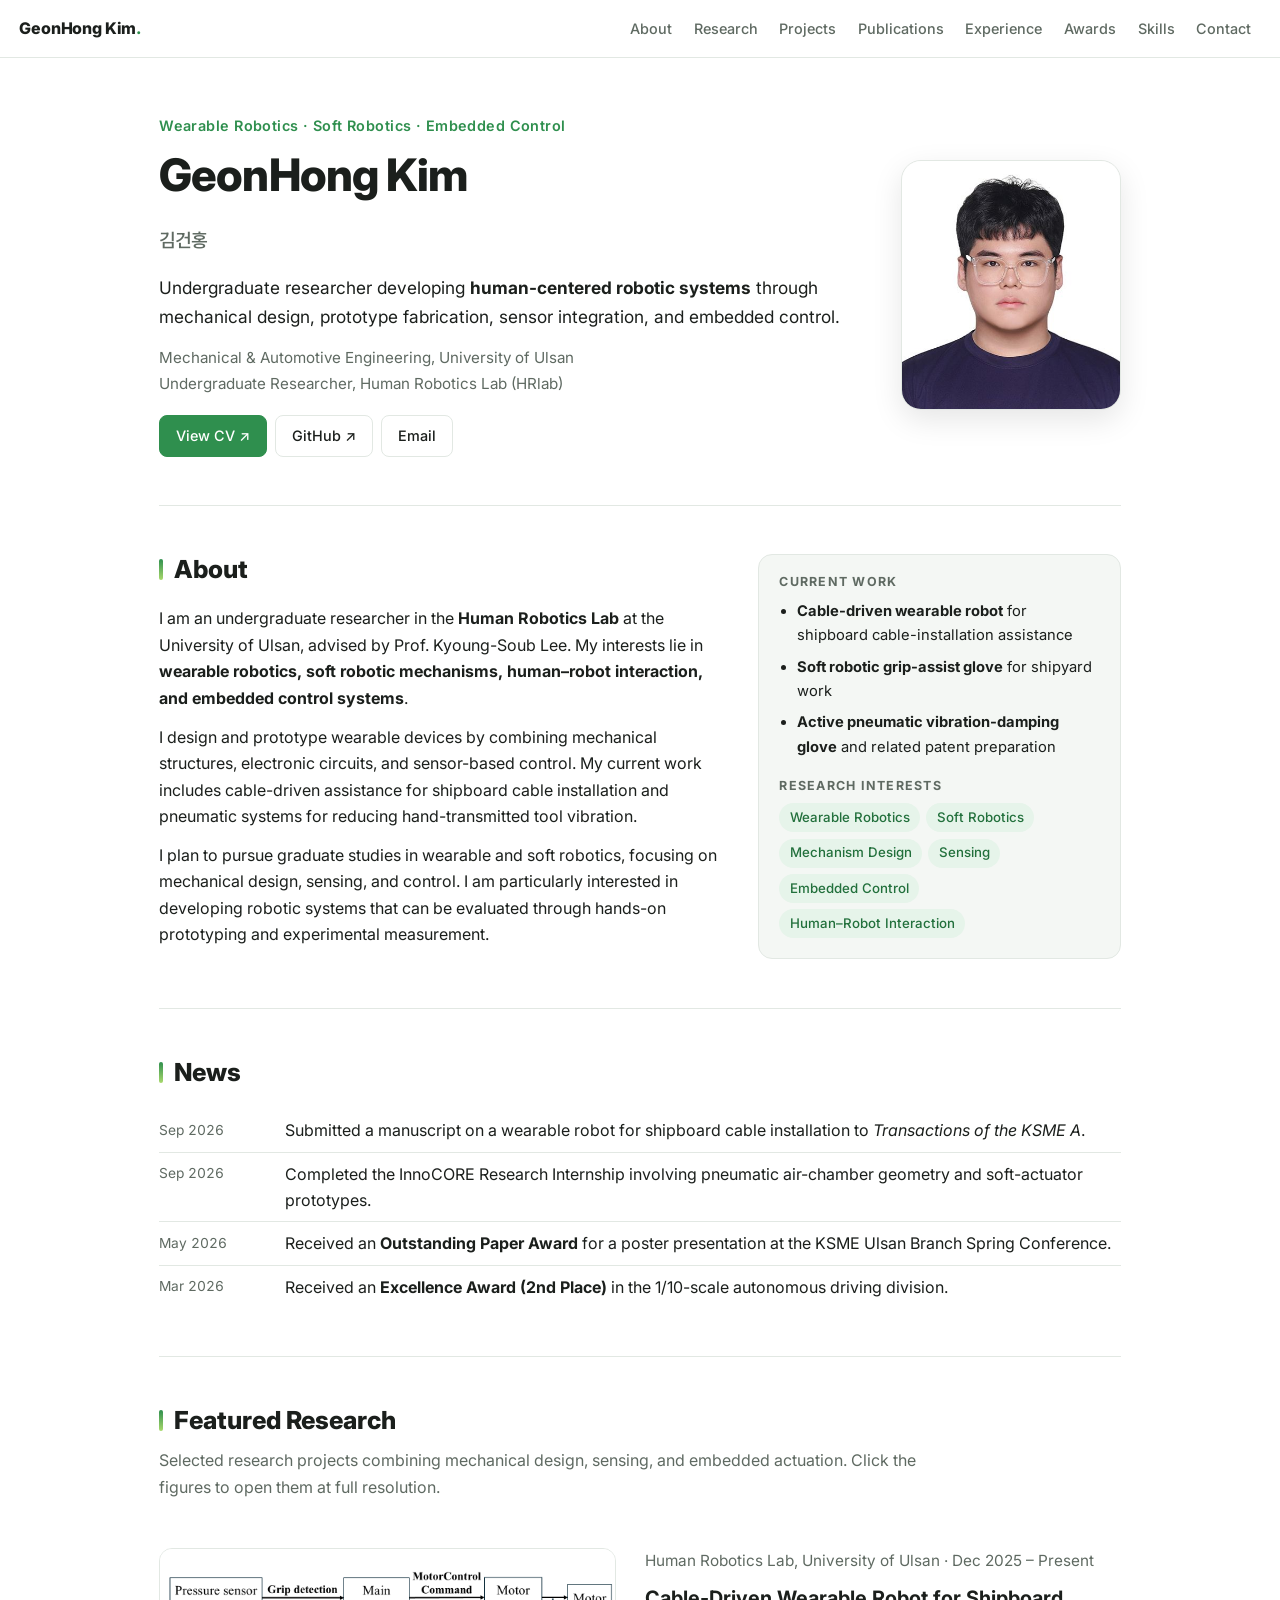
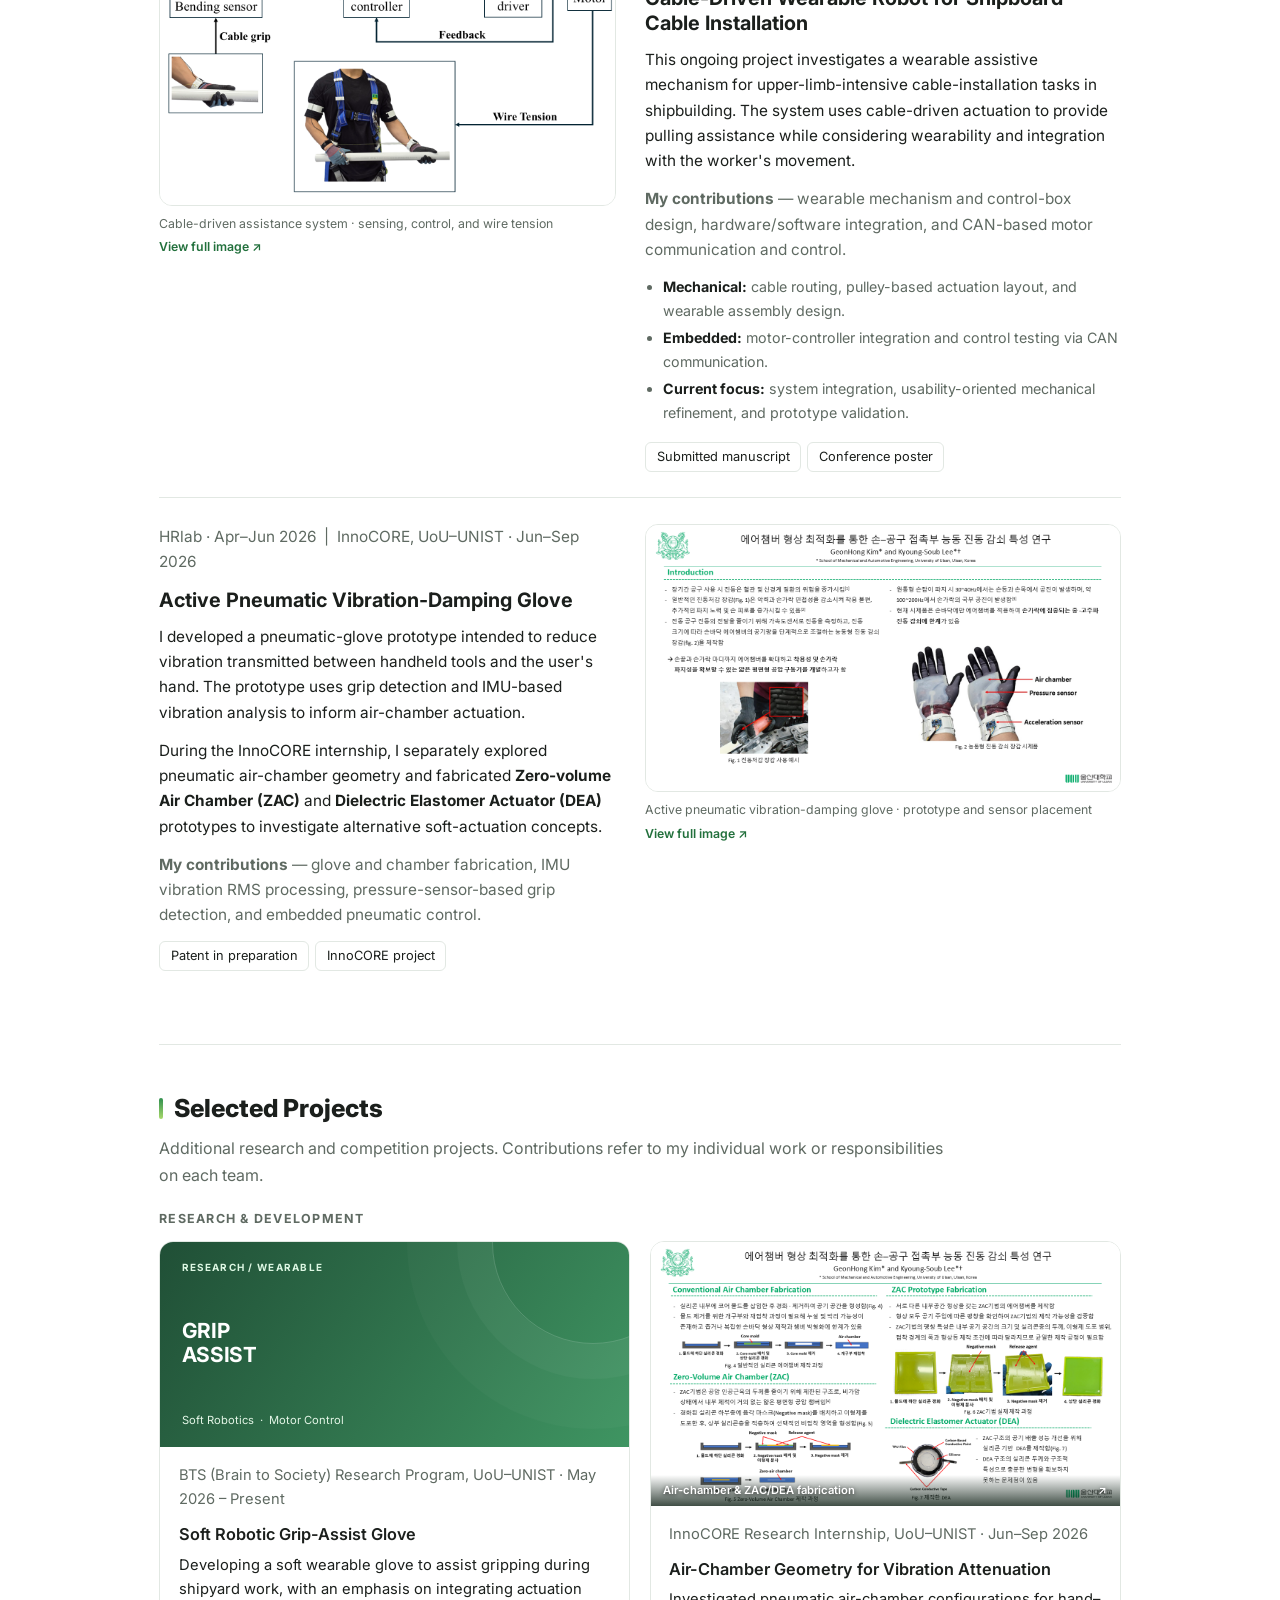
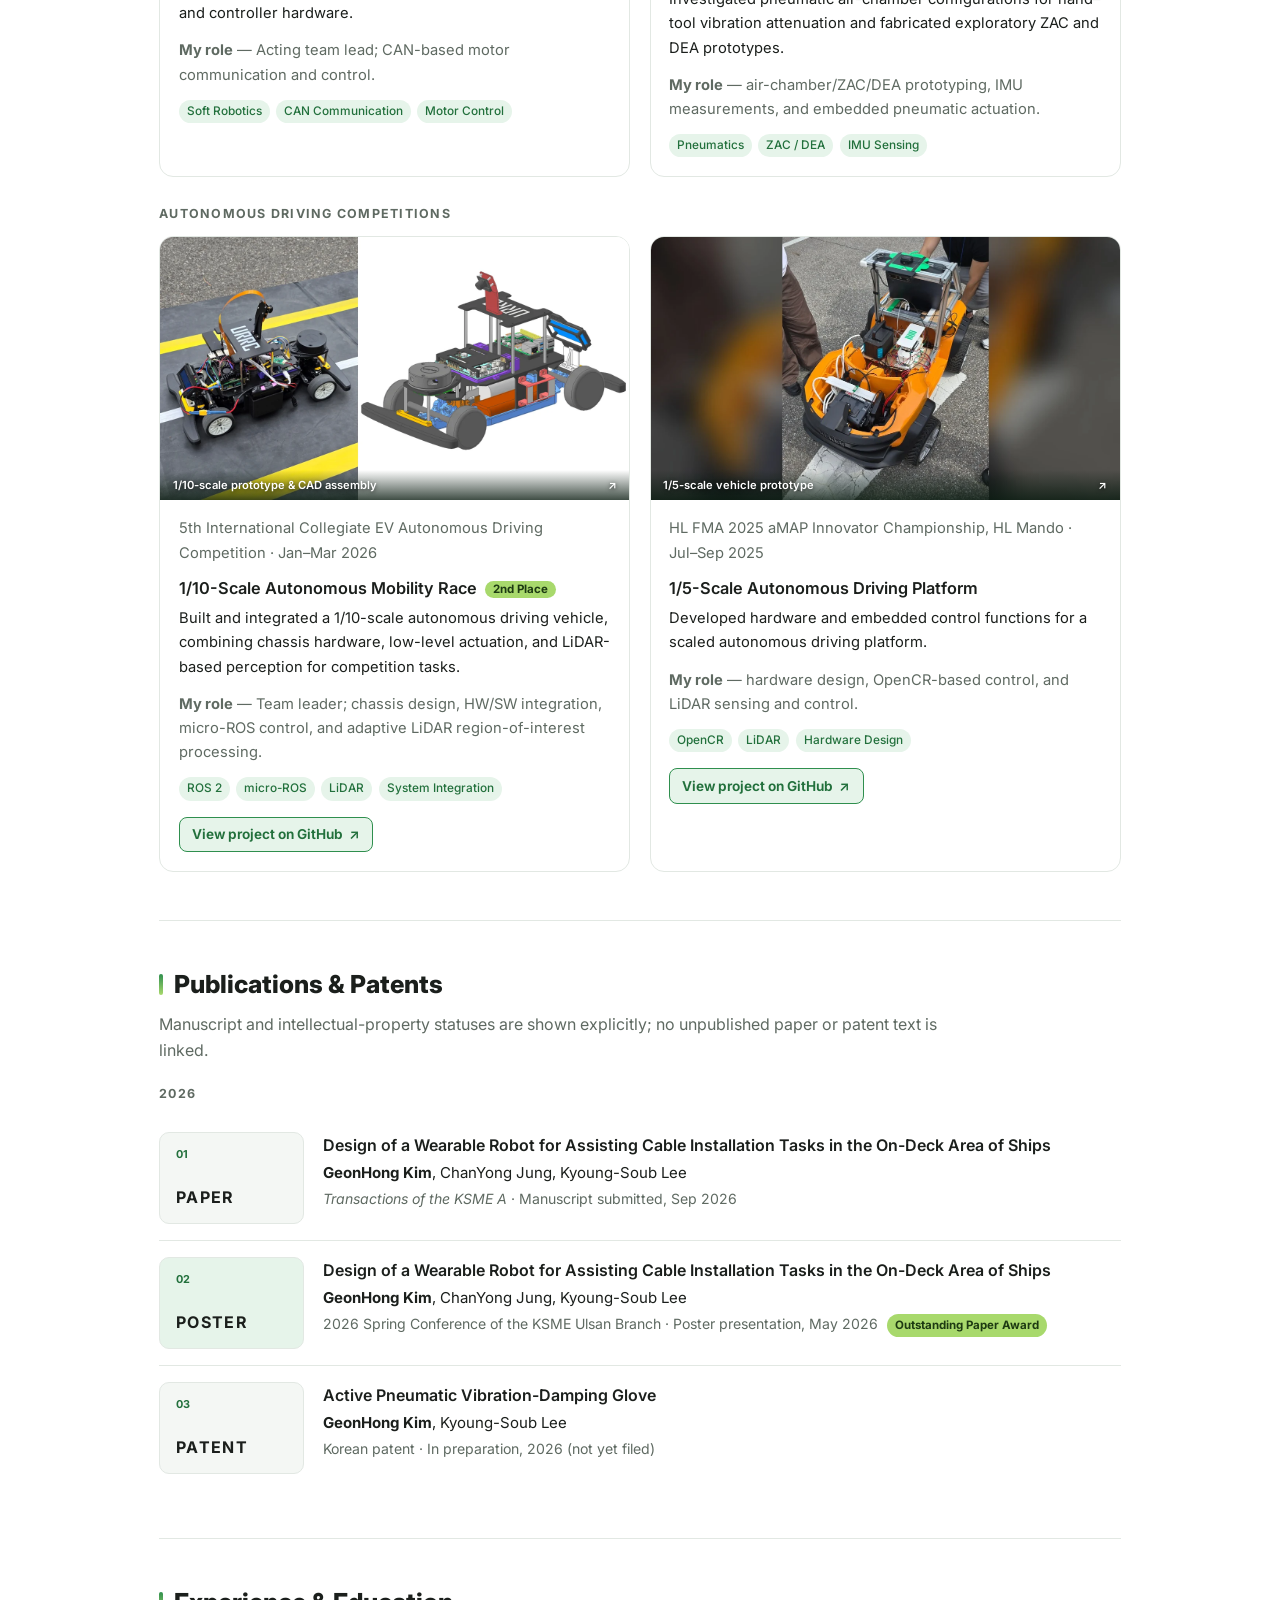
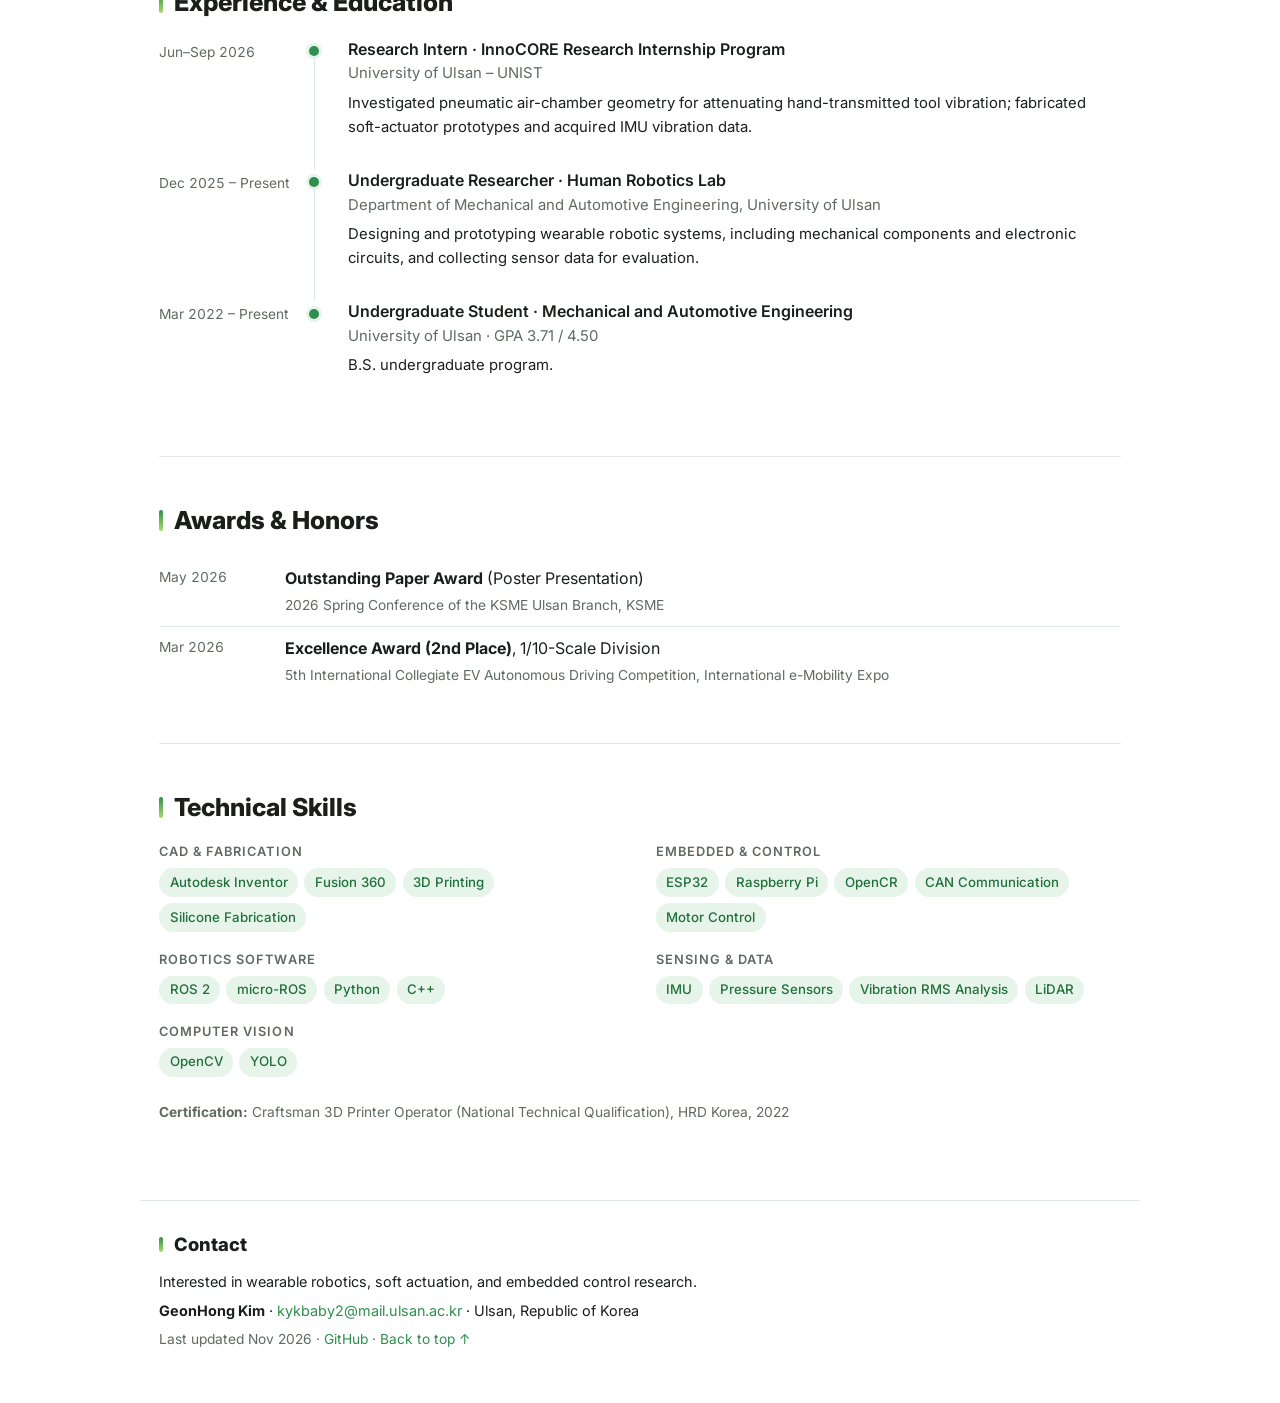
==== index.html @ 42e21122 "Add files via upload" ====
<!DOCTYPE html>
<html lang="en">
<head>
  <meta charset="UTF-8">
  <meta name="viewport" content="width=device-width, initial-scale=1.0">
  <meta name="description" content="GeonHong Kim is an undergraduate researcher at the University of Ulsan working on wearable robotics, soft robotics, mechanical design, sensing, and embedded control.">
  <meta name="theme-color" content="#2f8f4e">
  <meta property="og:type" content="website">
  <meta property="og:title" content="GeonHong Kim | Undergraduate Researcher">
  <meta property="og:description" content="Wearable robotics, soft actuation, sensing, and embedded control — selected research and projects.">
  <title>GeonHong Kim | Wearable &amp; Soft Robotics</title>
  <link rel="preconnect" href="https://fonts.googleapis.com">
  <link rel="preconnect" href="https://fonts.gstatic.com" crossorigin>
  <link href="https://fonts.googleapis.com/css2?family=Inter:wght@400;500;600;700;800&family=Noto+Sans+KR:wght@400;500;700&display=swap" rel="stylesheet">
  <style>
/* ============================================================
   GeonHong Kim — personal site
   색상/폰트는 :root 변수만 바꾸면 전체에 반영됩니다.
   ============================================================ */
:root {
  --bg: #ffffff;
  --bg-soft: #f4f7f4;
  --text: #1b1f1c;
  --muted: #5f6a62;
  --line: #e2e8e3;
  --accent: #2f8f4e;        /* 포인트 녹색 */
  --accent-dark: #22703c;
  --accent-soft: #e6f4ea;
  --lime: #a8d96c;          /* 연두 포인트 (배지·강조선) */
  --ph-bg: #f6f8f6;         /* 이미지 placeholder 배경 */
  --ph-line: #cfd8d1;
  --max: 900px;
  --font: "Inter", "Noto Sans KR", -apple-system, BlinkMacSystemFont, "Segoe UI", sans-serif;
}
@media (prefers-color-scheme: dark) {
  :root {
    --bg: #0f1411; --bg-soft: #161c18; --text: #e7ece8; --muted: #9aa69e;
    --line: #27312a; --accent: #6fcf8e; --accent-dark: #8fdca6; --accent-soft: #16301f;
    --lime: #b7e07f; --ph-bg: #151b17; --ph-line: #2e3a31;
  }
}

* { box-sizing: border-box; }
html { scroll-behavior: smooth; scroll-padding-top: 72px; }
body { margin: 0; font-family: var(--font); color: var(--text); background: var(--bg); line-height: 1.65; font-size: 16px; -webkit-font-smoothing: antialiased; }
a { color: var(--accent); text-decoration: none; }
a:hover { text-decoration: underline; }
h1, h2, h3, h4 { line-height: 1.25; margin: 0; }
h2 { font-size: 1.55rem; font-weight: 800; margin-bottom: 1.3rem; position: relative; padding-left: .9rem; }
h2::before { content: ""; position: absolute; left: 0; top: .2em; bottom: .2em; width: 4px; border-radius: 2px; background: linear-gradient(var(--accent), var(--lime)); }
h3 { font-size: 1.1rem; font-weight: 700; }
h4 { font-size: 1rem; font-weight: 600; }
h3.group { margin: 1.8rem 0 .9rem; color: var(--muted); font-size: .78rem; letter-spacing: .1em; text-transform: uppercase; }
h3.group:first-of-type { margin-top: 0; }
p { margin: 0 0 .8rem; }
.meta { color: var(--muted); font-size: .86rem; }
.section-intro { color: var(--muted); margin-top: -.6rem; margin-bottom: 1.4rem; }
.skip { position: absolute; left: -999px; }
.skip:focus { left: 8px; top: 8px; background: var(--accent); color: #fff; padding: 6px 10px; z-index: 100; }

/* ---------- top bar ---------- */
.topbar {
  position: sticky; top: 0; z-index: 50; background: color-mix(in srgb, var(--bg) 90%, transparent);
  backdrop-filter: blur(10px); border-bottom: 1px solid var(--line);
  display: flex; align-items: center; justify-content: space-between; padding: .75rem 1.2rem; gap: 1rem;
}
.brand { font-weight: 800; color: var(--text); white-space: nowrap; letter-spacing: -.01em; }
.brand .dot { color: var(--accent); }
.topbar nav { display: flex; gap: .15rem; overflow-x: auto; scrollbar-width: none; }
.topbar nav::-webkit-scrollbar { display: none; }
.topbar nav a { color: var(--muted); font-size: .9rem; font-weight: 500; padding: .3rem .6rem; border-radius: 6px; white-space: nowrap; }
.topbar nav a:hover { background: var(--accent-soft); color: var(--accent-dark); text-decoration: none; }

/* ---------- layout ---------- */
main { max-width: var(--max); margin: 0 auto; padding: 0 1.2rem; }
section { padding: 3rem 0; border-bottom: 1px solid var(--line); }
section:last-of-type { border-bottom: 0; }

/* ---------- hero ---------- */
.hero { display: flex; gap: 2.5rem; align-items: center; padding-top: 3.5rem; }
.hero-text { flex: 1; }
.hero-photo { flex: 0 0 220px; }
.hero-photo img, .ph.photo { width: 220px; height: 220px; border-radius: 20px; object-fit: cover; }
.hero-photo img { box-shadow: 0 10px 30px rgba(0,0,0,.10); }
.tagline { color: var(--accent); font-weight: 600; font-size: .9rem; letter-spacing: .03em; margin-bottom: .6rem; }
.hero h1 { font-size: 2.6rem; font-weight: 800; letter-spacing: -.02em; margin-bottom: .9rem; }
.hero h1 .kr { display: inline-block; font-size: 1.15rem; font-weight: 500; color: var(--muted); margin-top: .2rem; }
.lead { font-size: 1.08rem; margin-bottom: .9rem; }
.affil { color: var(--muted); font-size: .95rem; margin-bottom: 1.2rem; }
.actions { display: flex; flex-wrap: wrap; gap: .5rem; }
.btn { display: inline-block; padding: .5rem 1rem; border: 1px solid var(--line); border-radius: 8px; font-size: .9rem; font-weight: 500; color: var(--text); background: var(--bg); }
.btn:hover { border-color: var(--accent); color: var(--accent-dark); text-decoration: none; }
.btn.primary { background: var(--accent); border-color: var(--accent); color: #fff; }
.btn.primary:hover { background: var(--accent-dark); color: #fff; }

/* ---------- about ---------- */
.two-col { display: grid; grid-template-columns: 1.6fr 1fr; gap: 2.2rem; align-items: start; }
.side-card { background: var(--bg-soft); border: 1px solid var(--line); border-radius: 14px; padding: 1.2rem 1.3rem; }
.side-card h3 { font-size: .78rem; letter-spacing: .1em; text-transform: uppercase; color: var(--muted); margin-bottom: .6rem; }
.side-card h3 + ul + h3 { margin-top: 1.2rem; }
.side-card ul:not(.tags) { margin: 0; padding-left: 1.1rem; font-size: .92rem; }
.side-card ul:not(.tags) li { margin-bottom: .45rem; }

/* ---------- tags / chips / badges ---------- */
.tags { list-style: none; padding: 0; margin: 0; display: flex; flex-wrap: wrap; gap: .4rem; }
.tags li { background: var(--accent-soft); color: var(--accent-dark); font-size: .83rem; font-weight: 500; padding: .22rem .65rem; border-radius: 999px; }
.tags.small li { font-size: .74rem; padding: .12rem .5rem; }
.links { display: flex; flex-wrap: wrap; gap: .4rem; }
.chip { font-size: .8rem; padding: .22rem .65rem; border: 1px solid var(--line); border-radius: 6px; color: var(--text); background: var(--bg); }
.chip:hover { border-color: var(--accent); color: var(--accent-dark); text-decoration: none; }
.badge { display: inline-block; background: var(--lime); color: #1d3a12; font-size: .72rem; font-weight: 700; padding: .1rem .5rem; border-radius: 999px; vertical-align: middle; margin-left: .3rem; }
@media (prefers-color-scheme: dark) { .badge { color: #0f1a0a; } }

/* ---------- news / lists ---------- */
.news, .list { list-style: none; padding: 0; margin: 0; }
.news li, .list li { display: grid; grid-template-columns: 110px 1fr; gap: 1rem; padding: .5rem 0; border-bottom: 1px solid var(--line); }
.news li:last-child, .list li:last-child { border-bottom: 0; }
.news time, .list time { color: var(--muted); font-size: .86rem; font-variant-numeric: tabular-nums; padding-top: .1rem; }

/* ---------- featured research ---------- */
.feature { display: grid; grid-template-columns: 1.05fr 1fr; gap: 2rem; align-items: center; padding: 1.6rem 0; }
.feature + .feature { border-top: 1px solid var(--line); }
.feature.reverse .feature-media { order: 2; }
.feature h3 { font-size: 1.25rem; margin: .3rem 0 .7rem; }
.feature p { font-size: .96rem; }
.role { font-size: .9rem; color: var(--muted); }

/* ---------- project cards ---------- */
.grid { display: grid; grid-template-columns: repeat(2, 1fr); gap: 1.2rem; }
.card { border: 1px solid var(--line); border-radius: 14px; overflow: hidden; background: var(--bg); display: flex; flex-direction: column; transition: box-shadow .2s, transform .2s; }
.card:hover { box-shadow: 0 8px 28px rgba(0,0,0,.08); transform: translateY(-2px); }
.card-body { padding: 1rem 1.15rem 1.15rem; }
.card h4 { font-size: 1.02rem; margin: .3rem 0 .5rem; }
.card p { font-size: .92rem; }

/* ---------- publications ---------- */
.pub { display: flex; gap: 1.2rem; padding: 1rem 0; border-bottom: 1px solid var(--line); }
.pub:last-child { border-bottom: 0; }
.pub-body { flex: 1; }
.pub-title { font-weight: 600; margin-bottom: .15rem; }
.pub-authors { font-size: .94rem; margin-bottom: .1rem; }
.pub-venue { color: var(--muted); font-size: .88rem; margin-bottom: .5rem; }

/* ---------- timeline ---------- */
.timeline { list-style: none; margin: 0; padding: 0; }
.timeline li { display: grid; grid-template-columns: 170px 1fr; gap: 1.2rem; position: relative; padding: 0 0 1.6rem 0; }
.timeline li::before { content: ""; position: absolute; left: 150px; top: .45rem; width: 10px; height: 10px; border-radius: 50%; background: var(--accent); box-shadow: 0 0 0 3px var(--accent-soft); }
.timeline li::after { content: ""; position: absolute; left: 154.5px; top: 1.2rem; bottom: 0; width: 1px; background: var(--line); }
.timeline li:last-child::after { display: none; }
.timeline time { color: var(--muted); font-size: .86rem; font-variant-numeric: tabular-nums; padding-top: .1rem; padding-right: 1.8rem; }
.timeline h4 { margin-bottom: .15rem; }
.timeline p { font-size: .93rem; margin-bottom: .3rem; }

/* ---------- skills ---------- */
.skills { display: grid; grid-template-columns: repeat(2, 1fr); gap: 1.2rem 2rem; }
.skills h4 { font-size: .8rem; letter-spacing: .08em; text-transform: uppercase; color: var(--muted); margin-bottom: .5rem; }
.cert { margin-top: 1.5rem; }

/* ---------- gallery ---------- */
.gallery { display: grid; grid-template-columns: repeat(4, 1fr); gap: 1rem; }
.gallery figure { margin: 0; }
.gallery .ph, .gallery img { aspect-ratio: 1; width: 100%; border-radius: 10px; object-fit: cover; }
.gallery figcaption { font-size: .8rem; color: var(--muted); margin-top: .35rem; }

/* ---------- image placeholders (얇은 실선 박스) ----------
   이미지를 넣으면 <div class="ph ..."> 를 <img> 로 교체하세요. */
.ph { display: flex; align-items: center; justify-content: center; text-align: center; background: var(--ph-bg); border: 1px solid var(--ph-line); border-radius: 12px; color: var(--muted); font-size: .8rem; line-height: 1.5; }
.ph code { font-size: .72rem; color: var(--muted); }
.ph.wide { aspect-ratio: 4 / 3; width: 100%; }
.ph.card-img { aspect-ratio: 16 / 9; width: 100%; border-radius: 0; border-width: 0 0 1px 0; }
.card > img { aspect-ratio: 16 / 9; width: 100%; object-fit: cover; display: block; }
.feature-media img { width: 100%; aspect-ratio: 4 / 3; object-fit: cover; border-radius: 12px; display: block; }
.ph.thumb, .pub > img { flex: 0 0 150px; height: 100px; object-fit: cover; border-radius: 10px; }

/* ---------- text TODO (채운 뒤 class="todo" 지우기) ---------- */
.todo { color: #9a6b00; font-size: .85rem; }
@media (prefers-color-scheme: dark) { .todo { color: #d9b25a; } }

/* ---------- footer ---------- */
footer { max-width: var(--max); margin: 0 auto; padding: 2rem 1.2rem 3rem; border-top: 1px solid var(--line); font-size: .9rem; }
footer p { margin: 0 0 .3rem; }

/* ---------- responsive ---------- */
@media (max-width: 760px) {
  .hero { flex-direction: column-reverse; align-items: flex-start; gap: 1.4rem; padding-top: 2.2rem; }
  .hero-photo { flex-basis: auto; }
  .hero-photo img, .ph.photo { width: 150px; height: 150px; }
  .hero h1 { font-size: 2rem; }
  .two-col, .grid, .skills, .feature { grid-template-columns: 1fr; }
  .feature.reverse .feature-media { order: 0; }
  .gallery { grid-template-columns: repeat(2, 1fr); }
  .pub { flex-direction: column; }
  .ph.thumb, .pub > img { flex-basis: auto; width: 100%; height: 150px; }
  .news li, .list li { grid-template-columns: 1fr; gap: .1rem; }
  .timeline li { grid-template-columns: 1fr; gap: .2rem; padding-left: 1.4rem; }
  .timeline li::before { left: 0; top: .4rem; }
  .timeline li::after { left: 4.5px; top: 1.1rem; }
  .timeline time { padding-right: 0; }
}

/* ==================================================================
   2026-11 content revision: asset-free technical visuals and polish
   Original colors, type scale, and responsive layout are preserved.
   ================================================================== */
:root { --max: 1000px; }
.hero { gap: 3rem; }
.hero-photo { flex: 0 0 220px; }
.profile-monogram { width: 220px; height: 220px; border-radius: 24px; background: linear-gradient(145deg, var(--accent-dark), #163f29); display: flex; flex-direction: column; align-items: center; justify-content: center; box-shadow: 0 14px 38px rgba(22,63,41,.13); color: #fff; position: relative; overflow: hidden; }
.profile-monogram::before { content:""; position:absolute; width:160px; height:160px; border:1px solid rgba(255,255,255,.18); transform:rotate(28deg); right:-90px; top:-60px; }
.profile-monogram::after { content:""; position:absolute; width:160px; height:160px; border:1px solid rgba(255,255,255,.13); transform:rotate(28deg); left:-100px; bottom:-95px; }
.profile-initials { font-size: 4rem; line-height:1; font-weight:800; letter-spacing:-.06em; }
.profile-subtitle { font-weight:600; font-size:.65rem; line-height:1.6; letter-spacing:.22em; margin-top:1rem; text-align:center; color:#d8f2dc; }
.hero h1 { font-size: 2.8rem; }
.lead { max-width: 690px; }
.two-col { grid-template-columns: 1.55fr 1fr; }
#featured .feature { align-items: start; grid-template-columns: 1fr 1.04fr; gap: 1.8rem; }
.feature h3 { font-size: 1.24rem; }
.detail-list { color: var(--muted); padding-left: 1.1rem; margin: .15rem 0 1.1rem; font-size: .89rem; }
.detail-list li { margin: .25rem 0; }
.detail-list strong { color: var(--text); }
.research-visual { min-height: 310px; aspect-ratio: 4 / 3; border:1px solid var(--line); background: radial-gradient(circle at 90% 5%,rgba(168,217,108,.18),transparent 45%), linear-gradient(145deg,var(--bg-soft),var(--bg)); border-radius: 14px; padding:1.2rem; display:flex; flex-direction:column; justify-content:space-between; overflow:hidden; }
.visual-pneumatic { background: radial-gradient(circle at 80% 5%,rgba(47,143,78,.20),transparent 47%), linear-gradient(145deg,var(--bg-soft),var(--bg)); }
.visual-top { display:flex; gap:.6rem; align-items:center; justify-content:space-between; flex-wrap:wrap; }
.visual-index { font-size:.65rem; letter-spacing:.11em; color:var(--accent-dark); font-weight:800; }
.visual-mark { border:1px solid var(--line); background:var(--bg); border-radius:999px; font-size:.64rem; color:var(--muted); padding:.18rem .6rem; }
.visual-name { font-size: clamp(1.4rem, 2.7vw, 2.1rem); font-weight:800; line-height:1.18; letter-spacing:-.04em; color:var(--text); margin:1rem 0 .5rem; }
.visual-name span { color:var(--accent); }
.system-flow { display:flex; align-items:stretch; justify-content:space-between; gap:.3rem; }
.flow-node { min-width:0; flex:1; padding:.7rem .48rem; border:1px solid var(--line); border-radius:9px; background:color-mix(in srgb,var(--bg) 92%,transparent); }
.flow-node small { font-size:.57rem; font-weight:700; letter-spacing:.04em; color:var(--accent-dark); display:block; margin-bottom:.35rem; }
.flow-node strong { font-weight:600; font-size:.7rem; line-height:1.5; display:block; }
.flow-arrow { display:flex; align-items:center; color:var(--accent); font-weight:800; }
.visual-foot { font-size:.68rem; color:var(--muted); border-top:1px solid var(--line); padding-top:.55rem; margin-top:.9rem; }
.card-art { min-height:164px; aspect-ratio:16/7; padding:1.1rem 1.35rem; color:#fff; display:flex; flex-direction:column; align-items:flex-start; justify-content:space-between; background:linear-gradient(125deg,#204f36,#3f9562); overflow:hidden; position:relative; }
.card-art::after { content:""; position:absolute; width:200px; height:200px; border:1px solid rgba(255,255,255,.17); border-radius:50%; top:-100px; right:-65px; box-shadow:0 0 0 35px rgba(255,255,255,.035),0 0 0 85px rgba(255,255,255,.025); pointer-events:none; }
.card-art strong { font-size:1.3rem; letter-spacing:-.02em; line-height:1.17; position:relative; z-index:1; }
.art-kicker { font-size:.62rem; font-weight:700; letter-spacing:.13em; color:#ddf7e3; }
.art-foot { font-size:.7rem; color:#e4f6e7; }
.art-chamber { background:linear-gradient(115deg,#2b6659,#468f79); }
.art-vehicle { background:linear-gradient(115deg,#26495b,#497d81); }
.art-driving { background:linear-gradient(115deg,#394e64,#698b92); }
.pub-marker { width:145px; height:92px; flex:0 0 145px; border-radius:10px; border:1px solid var(--line); background:var(--bg-soft); display:flex; flex-direction:column; justify-content:space-between; padding: .8rem 1rem; }
.pub-marker span { color:var(--accent-dark); font-size:.68rem; font-weight:700; }
.pub-marker strong { color:var(--text); font-size:1rem; letter-spacing:.08em; }
.marker-poster { background:var(--accent-soft); }
.marker-patent { background:var(--bg-soft); }
footer h2 { font-size:1.15rem; margin-bottom:.9rem; }
footer { margin-top:1rem; }
.section-intro { max-width:790px; }
.pub { align-items:flex-start; }
@media (max-width:760px) {
  :root { --max: 900px; }
  .hero { flex-direction:column-reverse; align-items:flex-start; gap:1.4rem; }
  .hero-photo { flex:initial; }
  .profile-monogram { width:150px; height:150px; border-radius:18px; }
  .profile-initials { font-size:2.8rem; }
  .profile-subtitle { font-size:.52rem; margin-top:.7rem; }
  .hero h1 { font-size:2.1rem; }
  .two-col, #featured .feature { grid-template-columns:1fr; }
  .feature.reverse .feature-media { order:0; }
  .research-visual { min-height:270px; aspect-ratio:auto; }
  .visual-name { font-size:1.8rem; }
  .card-art { aspect-ratio:16/7; }
  .pub { flex-direction:row; }
  .pub-marker { width:90px; flex-basis:90px; height:84px; padding:.7rem .6rem; }
  .pub-marker strong { font-size:.68rem; }
  .pub-title { font-size:.93rem; }
  .pub-authors, .pub-venue { font-size:.82rem; }
}
@media (max-width:400px) {
  .system-flow { gap:.15rem; }
  .flow-node { padding:.5rem .28rem; }
  .flow-node small { font-size:.48rem; }
  .flow-node strong { font-size:.61rem; }
  .visual-name { font-size:1.48rem; }
}
@media (prefers-reduced-motion: reduce) {
  *, *::before, *::after { scroll-behavior:auto !important; transition:none !important; }
}


/* ============================================================
   Project images (Nov 2026)
   Each image opens the original full-size file when clicked.
   ============================================================ */
.hero-photo img {
  display: block;
  width: 220px;
  height: 250px;
  border-radius: 20px;
  object-fit: cover;
  object-position: center 25%;
  background: #f4f4f4;
  border: 1px solid var(--line);
}
.research-figure { margin: 0; }
.media-link { display:block; position:relative; text-decoration: none; }
.research-figure .media-link {
  border: 1px solid var(--line);
  overflow: hidden;
  border-radius: 13px;
  background: #fff;
}
.feature-media .research-figure img {
  width: 100%;
  height: auto;
  aspect-ratio: 16 / 9;
  object-fit: contain;
  border-radius: 0;
  display: block;
  transition: transform .2s ease;
}
.research-figure .media-link:hover img { transform: scale(1.025); }
.research-figure figcaption {
  display:flex;
  flex-wrap:wrap;
  justify-content:space-between;
  gap:.3rem .7rem;
  margin-top: .55rem;
  font-size: .77rem;
  line-height: 1.5;
  color: var(--muted);
}
.view-full { color:var(--accent-dark); font-weight:600; white-space:nowrap; }
.card-media { height:auto; width:100%; aspect-ratio:16 / 9; overflow:hidden; background:#edf2ee; }
.card-media img {
  display:block;
  width:100%;
  height:100%;
  object-fit:contain;
  background: #fff;
  transition: transform .24s ease;
}
.card-media:hover img { transform:scale(1.025); }
.card-media-caption {
  position:absolute;
  left:0;right:0;bottom:0;
  padding: .5rem .8rem;
  display:flex;justify-content:space-between;align-items:center;gap:.7rem;
  color:#fff;
  background:linear-gradient(transparent,rgba(10,28,17,.78));
  font-size:.7rem;
  font-weight:600;
  line-height:1.3;
  text-shadow: 0 1px 4px rgba(0,0,0,.7);
}
.media-link:focus-visible { outline: 3px solid var(--accent); outline-offset:2px; }
@media(max-width:760px) {
  .hero-photo img { width: 150px; height:180px; }
}
@media(prefers-reduced-motion:reduce) {
  .research-figure .media-link:hover img,.card-media:hover img { transform:none; }
}


/* Standalone image preview */
.image-preview-dialog { max-width: min(97vw, 1550px); max-height: 96vh; padding: 0; border: 1px solid #d9e3db; border-radius: 16px; background: #fff; color: #17251d; box-shadow: 0 24px 80px rgba(0,0,0,.3); }
.image-preview-dialog::backdrop { background: rgba(13,24,17,.82); }
.image-preview-toolbar { padding: 12px 16px; display: flex; align-items: center; justify-content: space-between; gap: 12px; border-bottom: 1px solid #e2e8e3; }
.image-preview-caption { margin: 0; font-size: .87rem; font-weight: 600; overflow-wrap: anywhere; }
.image-preview-close { padding: 7px 12px; background: #f2f6f2; color: #145b32; border-radius: 8px; border: 1px solid #cedcd0; font: inherit; cursor: pointer; }
.image-preview-dialog img { display: block; width: auto; height: auto; max-width: 95vw; max-height: calc(96vh - 62px); object-fit: contain; margin: auto; }
@media(max-width:600px) { .image-preview-dialog { max-width: 98vw; } }

/* Project documentation links */
.project-repo-link {
  display: inline-flex;
  align-items: center;
  gap: .35rem;
  margin-top: 1rem;
  padding: .48rem .78rem;
  border: 1px solid var(--accent, #2f8f4e);
  border-radius: 8px;
  color: var(--accent-dark, #22703c);
  background: var(--accent-soft, #e6f4ea);
  font-size: .85rem;
  font-weight: 650;
  line-height: 1.35;
  text-decoration: none;
  transition: background .18s ease, transform .18s ease;
}
.project-repo-link:hover,
.project-repo-link:focus-visible {
  color: #fff;
  background: var(--accent, #2f8f4e);
  text-decoration: none;
  transform: translateY(-1px);
}
.project-repo-link:focus-visible { outline: 2px solid var(--accent-dark, #22703c); outline-offset: 2px; }

</style>
</head>
<body>
<a class="skip" href="#about">Skip to main content</a>
<header class="topbar">
  <a class="brand" href="#top" aria-label="GeonHong Kim, back to top">GeonHong Kim<span class="dot">.</span></a>
  <nav aria-label="Main navigation">
    <a href="#about">About</a>
    <a href="#featured">Research</a>
    <a href="#projects">Projects</a>
    <a href="#publications">Publications</a>
    <a href="#experience">Experience</a>
    <a href="#awards">Awards</a>
    <a href="#skills">Skills</a>
    <a href="#contact">Contact</a>
  </nav>
</header>

<main id="top">
  <!-- INTRO: Edit this text when your academic status or interests change. -->
  <section class="hero" aria-labelledby="hero-title">
    <div class="hero-text">
      <p class="tagline">Wearable Robotics · Soft Robotics · Embedded Control</p>
      <h1 id="hero-title">GeonHong Kim<br><span class="kr">김건홍</span></h1>
      <p class="lead">Undergraduate researcher developing <strong>human-centered robotic systems</strong> through mechanical design, prototype fabrication, sensor integration, and embedded control.</p>
      <p class="affil">Mechanical &amp; Automotive Engineering, University of Ulsan<br>
        Undergraduate Researcher, Human Robotics Lab (HRlab)</p>
      <div class="actions">
        <a class="btn primary" href="assets/GeonHong_Kim_CV.pdf" target="_blank" rel="noopener">View CV <span aria-hidden="true">↗</span></a>
        <a class="btn" href="https://github.com/GeonHoong" target="_blank" rel="noopener noreferrer">GitHub <span aria-hidden="true">↗</span></a>
        <a class="btn" href="mailto:kykbaby2@mail.ulsan.ac.kr">Email</a>
      </div>
    </div>
    <div class="hero-photo">
      <img src="[data-uri]" alt="Portrait of GeonHong Kim" width="413" height="531" decoding="async">
    </div>
  </section>

  <section id="about">
    <div class="two-col">
      <div>
        <h2>About</h2>
        <p>I am an undergraduate researcher in the <strong>Human Robotics Lab</strong> at the University of Ulsan, advised by Prof. Kyoung-Soub Lee. My interests lie in <strong>wearable robotics, soft robotic mechanisms, human–robot interaction, and embedded control systems</strong>.</p>
        <p>I design and prototype wearable devices by combining mechanical structures, electronic circuits, and sensor-based control. My current work includes cable-driven assistance for shipboard cable installation and pneumatic systems for reducing hand-transmitted tool vibration.</p>
        <p>I plan to pursue graduate studies in wearable and soft robotics, focusing on mechanical design, sensing, and control. I am particularly interested in developing robotic systems that can be evaluated through hands-on prototyping and experimental measurement.</p>
      </div>
      <aside class="side-card" aria-label="Current research and interests">
        <h3>Current Work</h3>
        <ul>
          <li><strong>Cable-driven wearable robot</strong> for shipboard cable-installation assistance</li>
          <li><strong>Soft robotic grip-assist glove</strong> for shipyard work</li>
          <li><strong>Active pneumatic vibration-damping glove</strong> and related patent preparation</li>
        </ul>
        <h3>Research Interests</h3>
        <ul class="tags"><li>Wearable Robotics</li><li>Soft Robotics</li><li>Mechanism Design</li><li>Sensing</li><li>Embedded Control</li><li>Human–Robot Interaction</li></ul>
      </aside>
    </div>
  </section>

  <section id="news">
    <h2>News</h2>
    <ul class="news">
      <li><time datetime="2026-09">Sep 2026</time><div>Submitted a manuscript on a wearable robot for shipboard cable installation to <em>Transactions of the KSME A</em>.</div></li>
      <li><time datetime="2026-09">Sep 2026</time><div>Completed the InnoCORE Research Internship involving pneumatic air-chamber geometry and soft-actuator prototypes.</div></li>
      <li><time datetime="2026-05">May 2026</time><div>Received an <strong>Outstanding Paper Award</strong> for a poster presentation at the KSME Ulsan Branch Spring Conference.</div></li>
      <li><time datetime="2026-03">Mar 2026</time><div>Received an <strong>Excellence Award (2nd Place)</strong> in the 1/10-scale autonomous driving division.</div></li>
    </ul>
  </section>

  <section id="featured">
    <h2>Featured Research</h2>
    <p class="section-intro">Selected research projects combining mechanical design, sensing, and embedded actuation. Click the figures to open them at full resolution.</p>
    <article class="feature" id="research-cable">
      <div class="feature-media">
        <figure class="research-figure">
          <a class="media-link" href="#image-preview" target="_blank" rel="noopener" aria-label="Open full-size image: Cable-installation wearable robot: sensor-based motor-control flow and prototype">
            <img src="[data-uri]" alt="Cable-installation wearable robot: sensor-based motor-control flow and prototype" width="1280" height="720" loading="lazy" decoding="async">
          </a>
          <figcaption>Cable-driven assistance system · sensing, control, and wire tension <span class="view-full">View full image ↗</span></figcaption>
        </figure>
      </div>
      <div class="feature-body">
        <p class="meta">Human Robotics Lab, University of Ulsan · Dec 2025 – Present</p>
        <h3>Cable-Driven Wearable Robot for Shipboard Cable Installation</h3>
        <p>This ongoing project investigates a wearable assistive mechanism for upper-limb-intensive cable-installation tasks in shipbuilding. The system uses cable-driven actuation to provide pulling assistance while considering wearability and integration with the worker's movement.</p>
        <p class="role"><strong>My contributions</strong> — wearable mechanism and control-box design, hardware/software integration, and CAN-based motor communication and control.</p>
        <ul class="detail-list">
          <li><strong>Mechanical:</strong> cable routing, pulley-based actuation layout, and wearable assembly design.</li>
          <li><strong>Embedded:</strong> motor-controller integration and control testing via CAN communication.</li>
          <li><strong>Current focus:</strong> system integration, usability-oriented mechanical refinement, and prototype validation.</li>
        </ul>
        <div class="links"><a class="chip" href="#paper-cable">Submitted manuscript</a><a class="chip" href="#poster-cable">Conference poster</a></div>
      </div>
    </article>

    <article class="feature reverse" id="research-glove">
      <div class="feature-media">
        <figure class="research-figure">
          <a class="media-link" href="#image-preview" target="_blank" rel="noopener" aria-label="Open full-size image: Research slide showing the active pneumatic vibration-damping glove prototype and its sensor placement">
            <img src="[data-uri]" alt="Research slide showing the active pneumatic vibration-damping glove prototype and its sensor placement" width="1280" height="720" loading="lazy" decoding="async">
          </a>
          <figcaption>Active pneumatic vibration-damping glove · prototype and sensor placement <span class="view-full">View full image ↗</span></figcaption>
        </figure>
      </div>
      <div class="feature-body">
        <p class="meta">HRlab · Apr–Jun 2026 &nbsp;|&nbsp; InnoCORE, UoU–UNIST · Jun–Sep 2026</p>
        <h3>Active Pneumatic Vibration-Damping Glove</h3>
        <p>I developed a pneumatic-glove prototype intended to reduce vibration transmitted between handheld tools and the user's hand. The prototype uses grip detection and IMU-based vibration analysis to inform air-chamber actuation.</p>
        <p>During the InnoCORE internship, I separately explored pneumatic air-chamber geometry and fabricated <strong>Zero-volume Air Chamber (ZAC)</strong> and <strong>Dielectric Elastomer Actuator (DEA)</strong> prototypes to investigate alternative soft-actuation concepts.</p>
        <p class="role"><strong>My contributions</strong> — glove and chamber fabrication, IMU vibration RMS processing, pressure-sensor-based grip detection, and embedded pneumatic control.</p>
        <div class="links"><a class="chip" href="#patent-glove">Patent in preparation</a><a class="chip" href="#project-chamber">InnoCORE project</a></div>
      </div>
    </article>
  </section>

  <section id="projects">
    <h2>Selected Projects</h2>
    <p class="section-intro">Additional research and competition projects. Contributions refer to my individual work or responsibilities on each team.</p>
    <h3 class="group">Research &amp; Development</h3>
    <div class="grid">
      <article class="card" id="project-grip">
        <div class="card-art art-grip" aria-hidden="true"><span class="art-kicker">RESEARCH / WEARABLE</span><strong>GRIP<br>ASSIST</strong><span class="art-foot">Soft Robotics &nbsp;·&nbsp; Motor Control</span></div>
        <div class="card-body">
          <p class="meta">BTS (Brain to Society) Research Program, UoU–UNIST · May 2026 – Present</p>
          <h4>Soft Robotic Grip-Assist Glove</h4>
          <p>Developing a soft wearable glove to assist gripping during shipyard work, with an emphasis on integrating actuation and controller hardware.</p>
          <p class="role"><strong>My role</strong> — Acting team lead; CAN-based motor communication and control.</p>
          <ul class="tags small"><li>Soft Robotics</li><li>CAN Communication</li><li>Motor Control</li></ul>
        </div>
      </article>
      <article class="card" id="project-chamber">
        <a class="card-media media-link" href="#image-preview" target="_blank" rel="noopener" aria-label="Open full-size image: InnoCORE research slide showing ZAC and DEA air-chamber fabrication processes"><img src="[data-uri]" alt="InnoCORE research slide showing ZAC and DEA air-chamber fabrication processes" loading="lazy" decoding="async"><span class="card-media-caption">Air-chamber &amp; ZAC/DEA fabrication <span aria-hidden="true">↗</span></span></a>
        <div class="card-body">
          <p class="meta">InnoCORE Research Internship, UoU–UNIST · Jun–Sep 2026</p>
          <h4>Air-Chamber Geometry for Vibration Attenuation</h4>
          <p>Investigated pneumatic air-chamber configurations for hand–tool vibration attenuation and fabricated exploratory ZAC and DEA prototypes.</p>
          <p class="role"><strong>My role</strong> — air-chamber/ZAC/DEA prototyping, IMU measurements, and embedded pneumatic actuation.</p>
          <ul class="tags small"><li>Pneumatics</li><li>ZAC / DEA</li><li>IMU Sensing</li></ul>
        </div>
      </article>
    </div>

    <h3 class="group">Autonomous Driving Competitions</h3>
    <div class="grid">
      <article class="card">
        <a class="card-media media-link" href="#image-preview" target="_blank" rel="noopener" aria-label="Open full-size image: 1/10-scale autonomous driving robot prototype and CAD model"><img src="[data-uri]" alt="1/10-scale autonomous driving robot prototype and CAD model" loading="lazy" decoding="async"><span class="card-media-caption">1/10-scale prototype &amp; CAD assembly <span aria-hidden="true">↗</span></span></a>
        <div class="card-body">
          <p class="meta">5th International Collegiate EV Autonomous Driving Competition · Jan–Mar 2026</p>
          <h4>1/10-Scale Autonomous Mobility Race <span class="badge">2nd Place</span></h4>
          <p>Built and integrated a 1/10-scale autonomous driving vehicle, combining chassis hardware, low-level actuation, and LiDAR-based perception for competition tasks.</p>
          <p class="role"><strong>My role</strong> — Team leader; chassis design, HW/SW integration, micro-ROS control, and adaptive LiDAR region-of-interest processing.</p>
          <ul class="tags small"><li>ROS 2</li><li>micro-ROS</li><li>LiDAR</li><li>System Integration</li></ul>
<a class="project-repo-link" href="https://github.com/GeonHoong/1_10-autonomous-race" target="_blank" rel="noopener noreferrer" aria-label="View 1/10-Scale Autonomous Mobility Race project details on GitHub">View project on GitHub <span aria-hidden="true">↗</span></a>
        </div>
      </article>
      <article class="card">
        <a class="card-media media-link" href="#image-preview" data-full-image="[data-uri]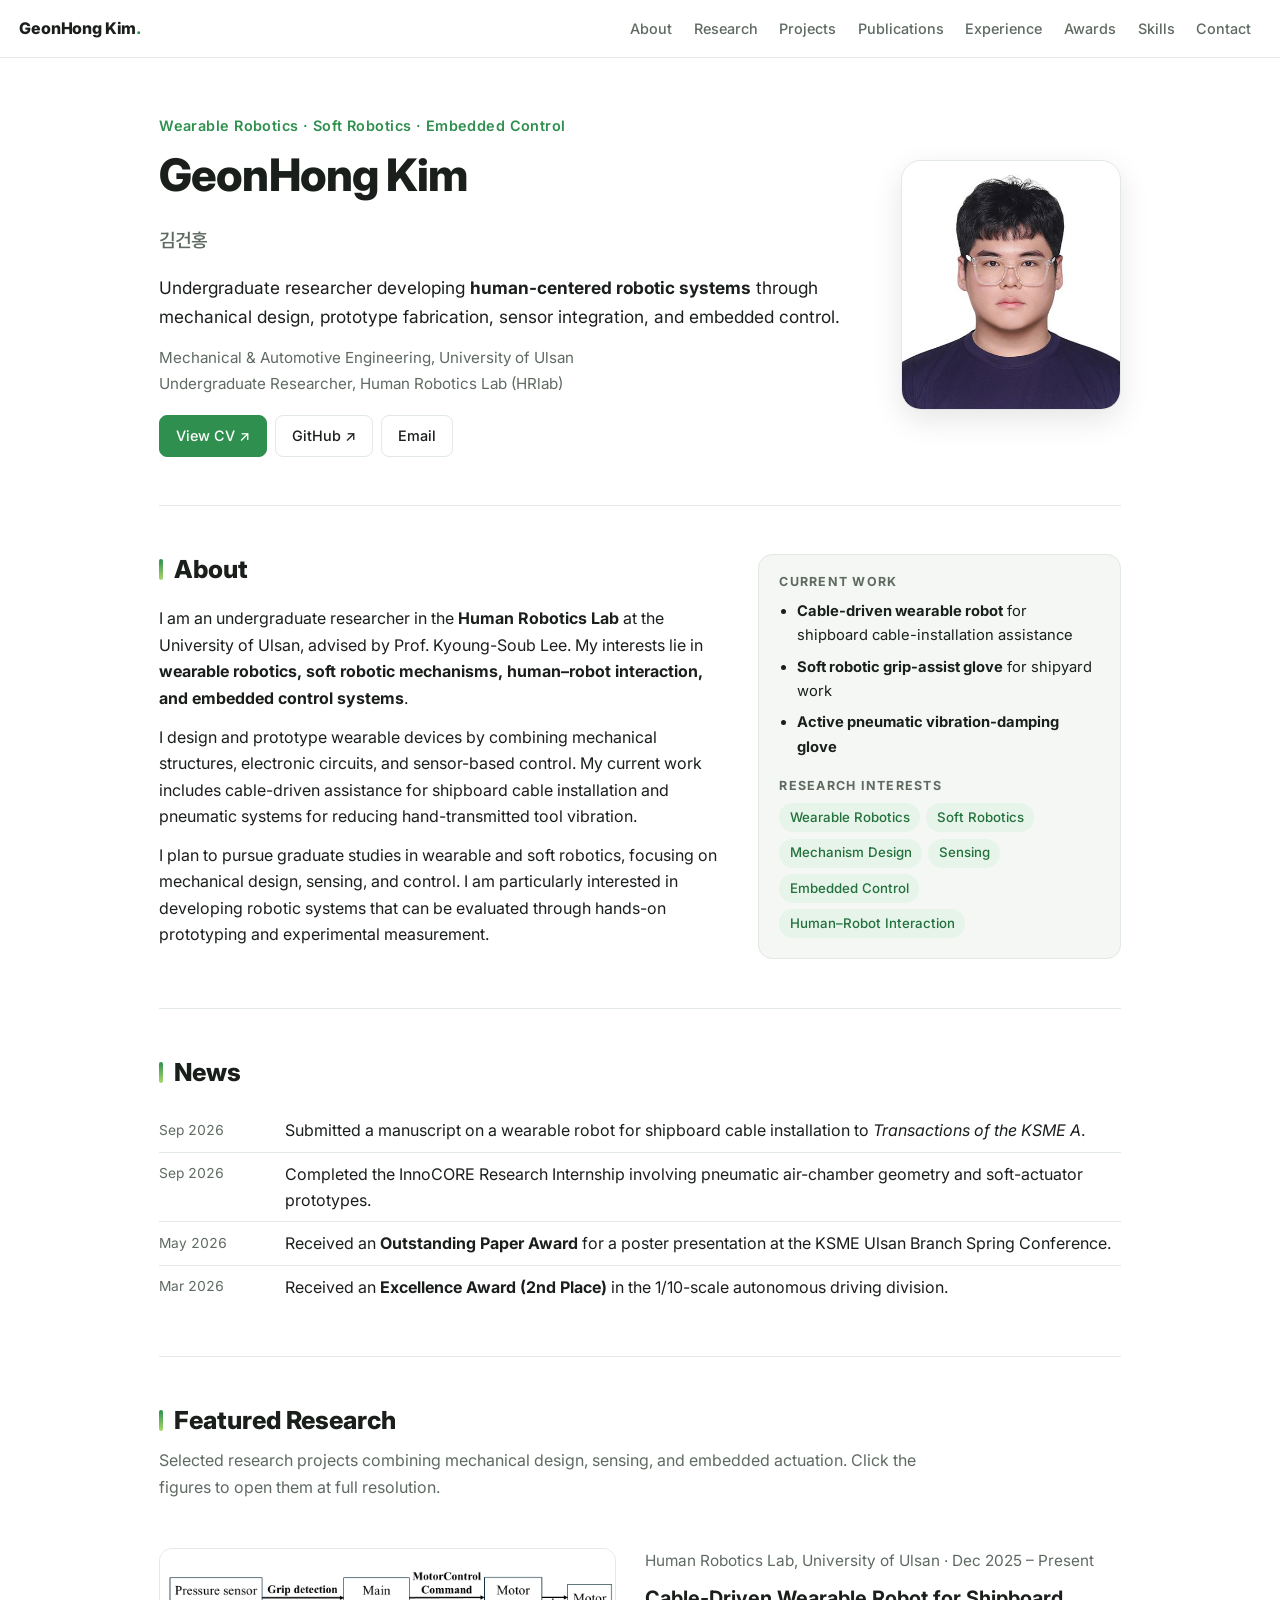
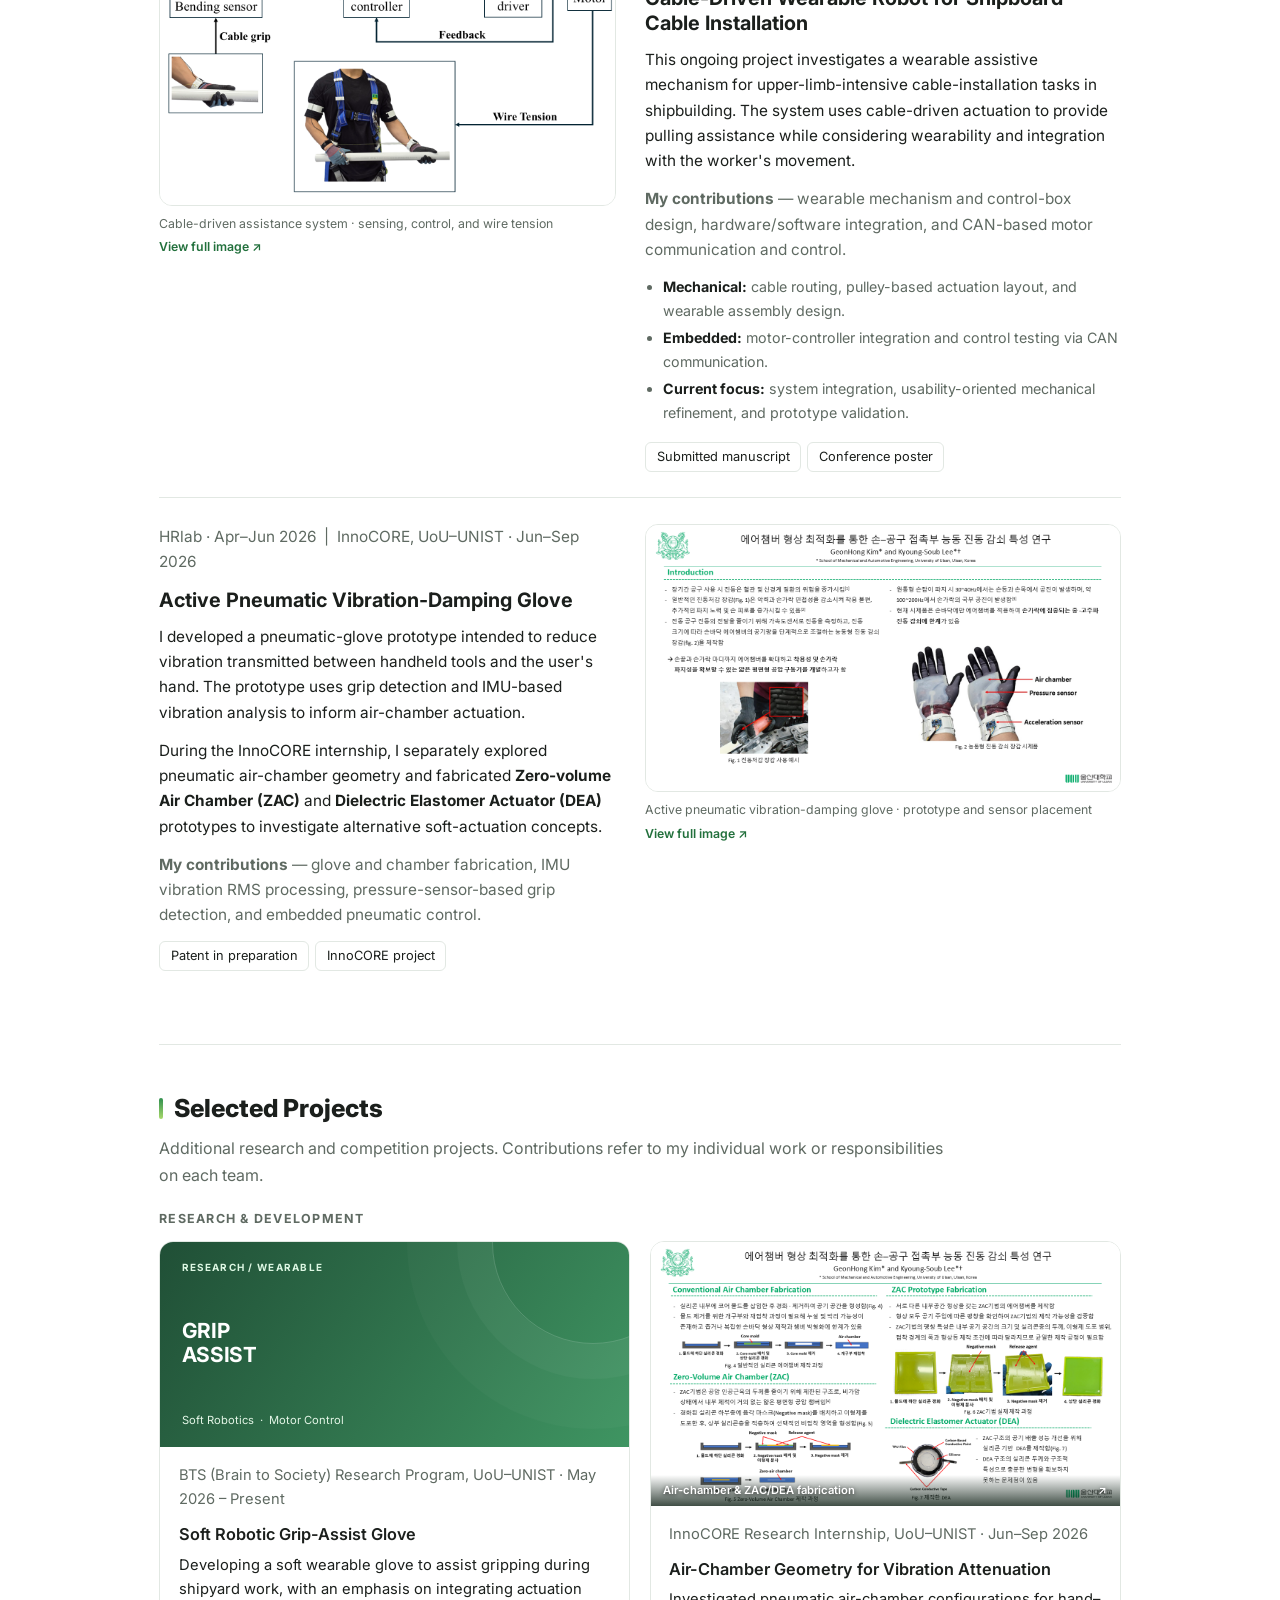
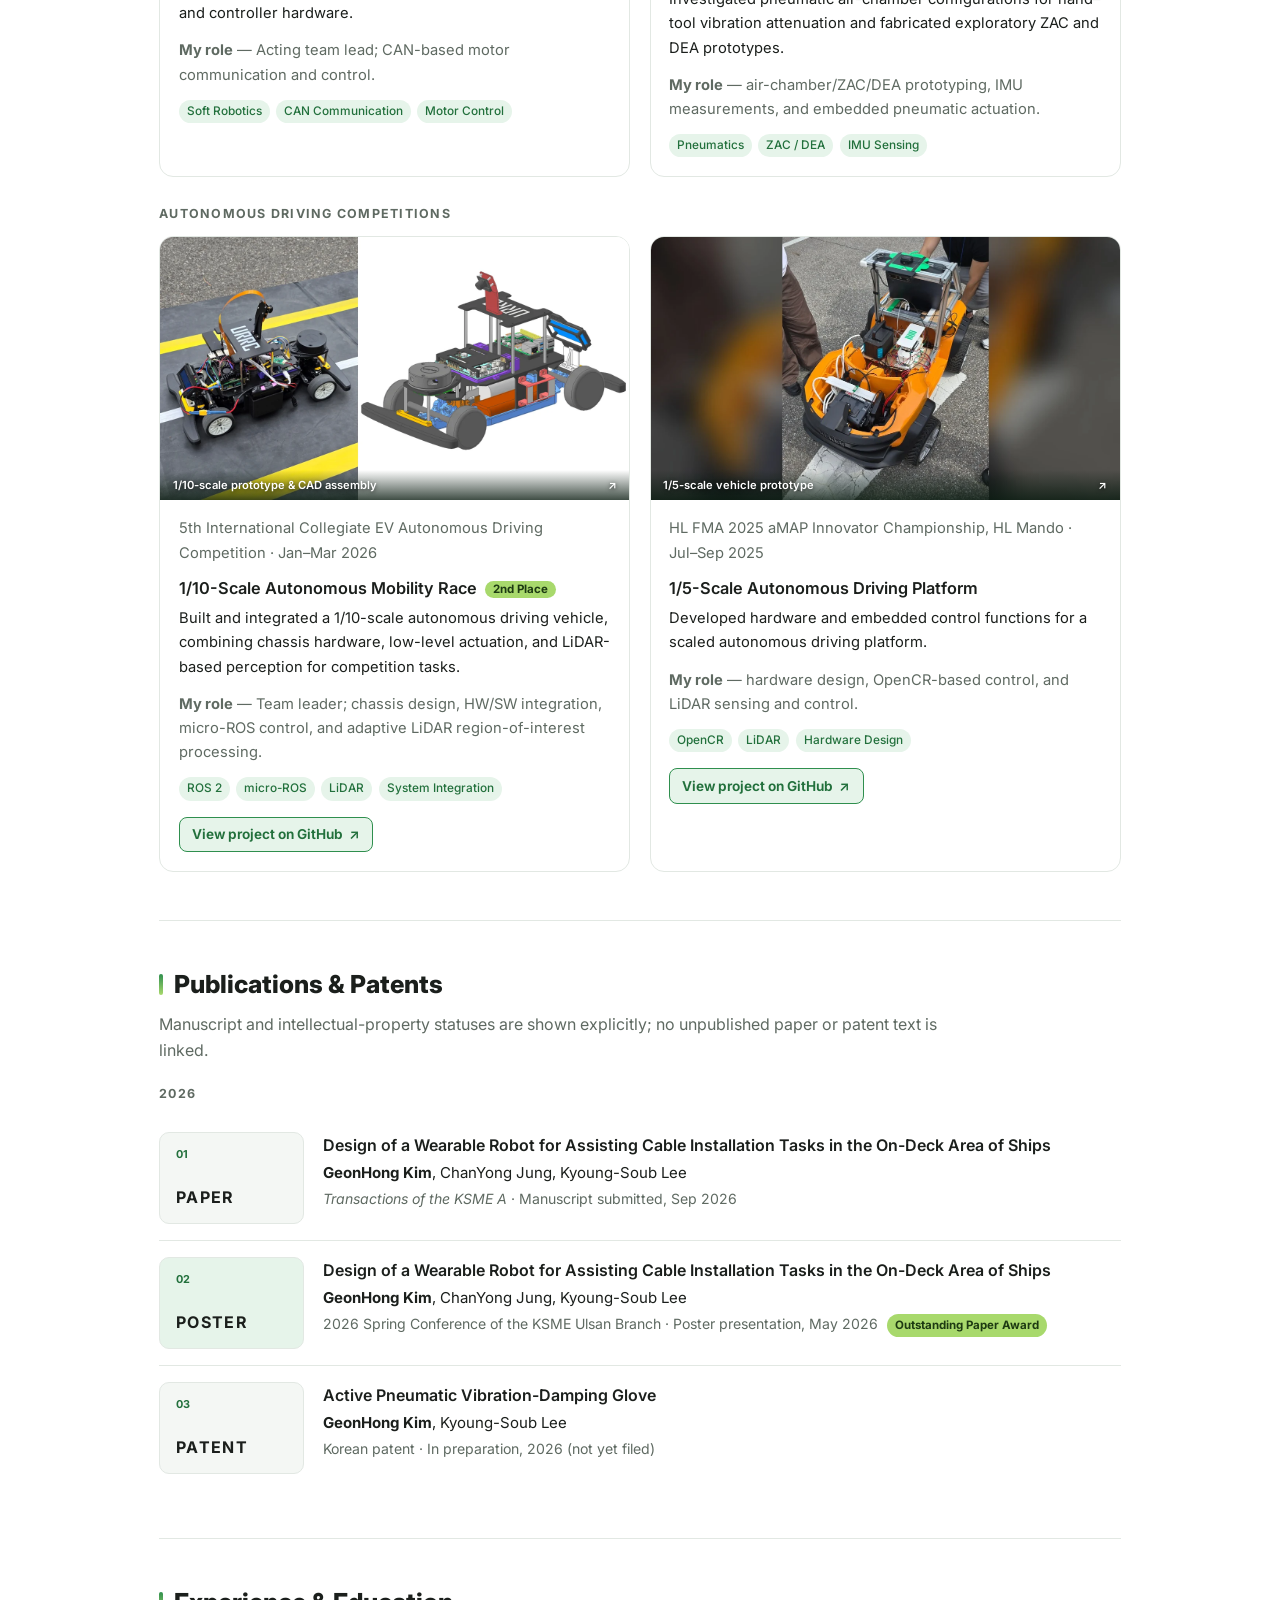
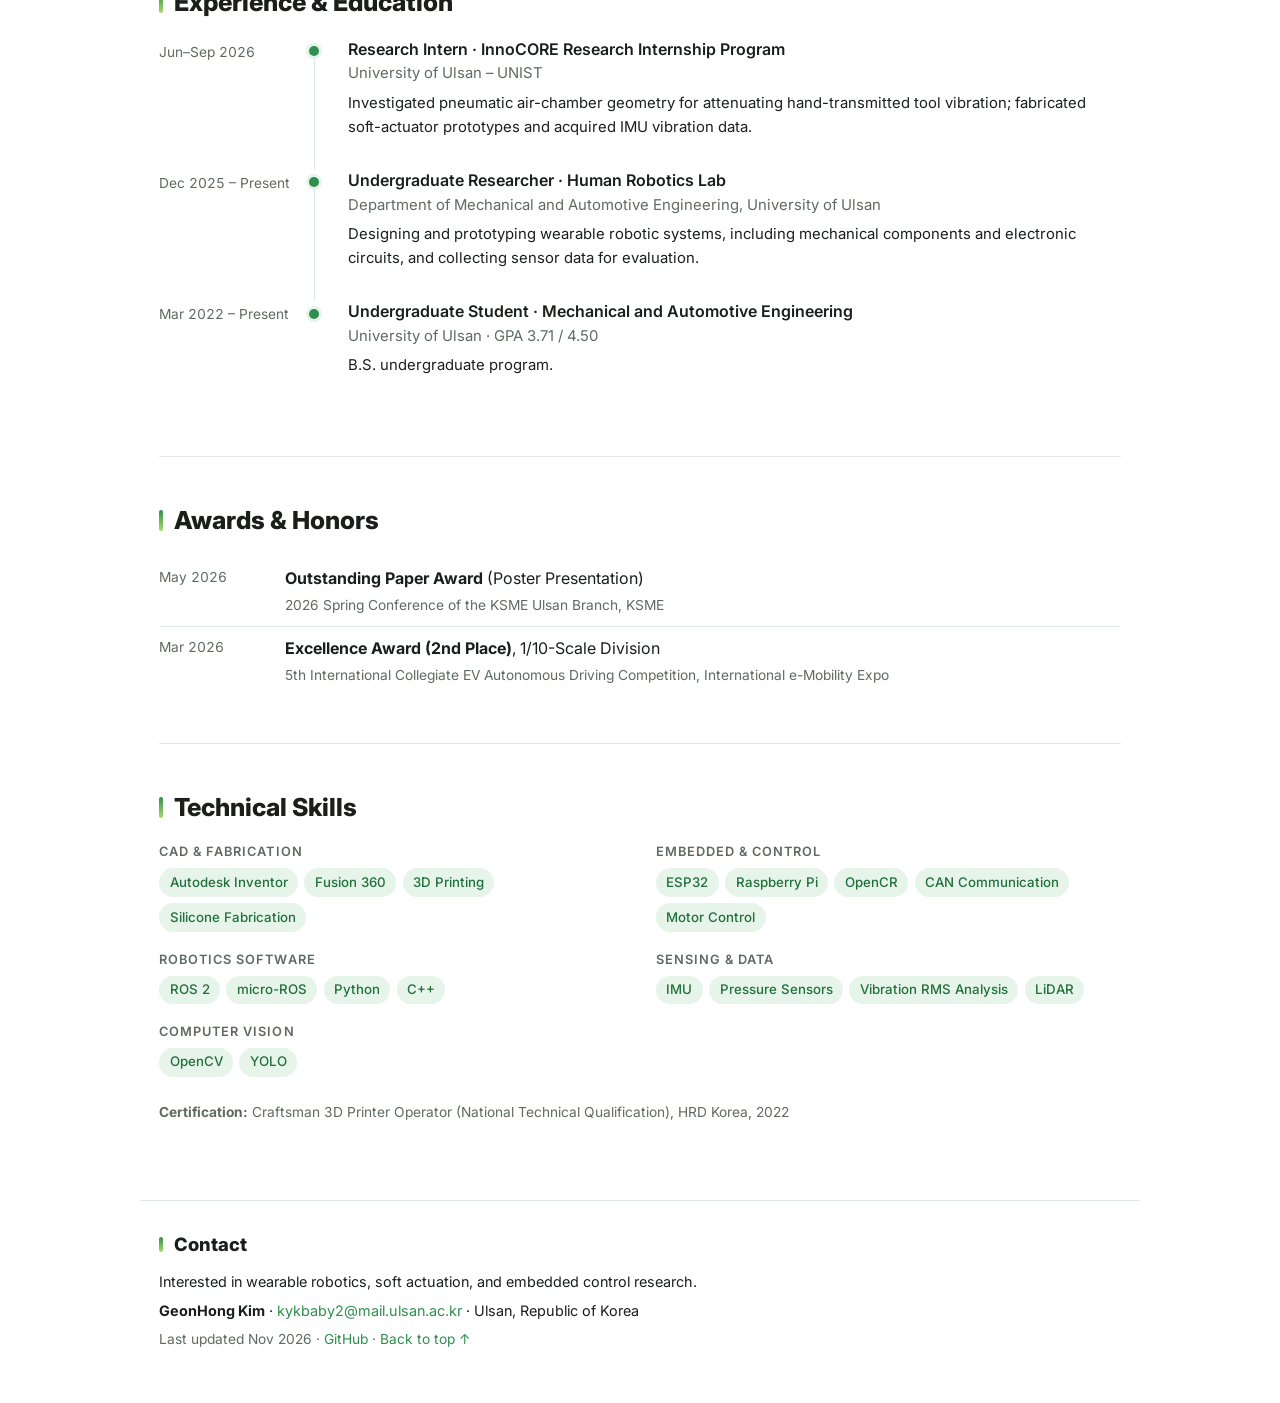
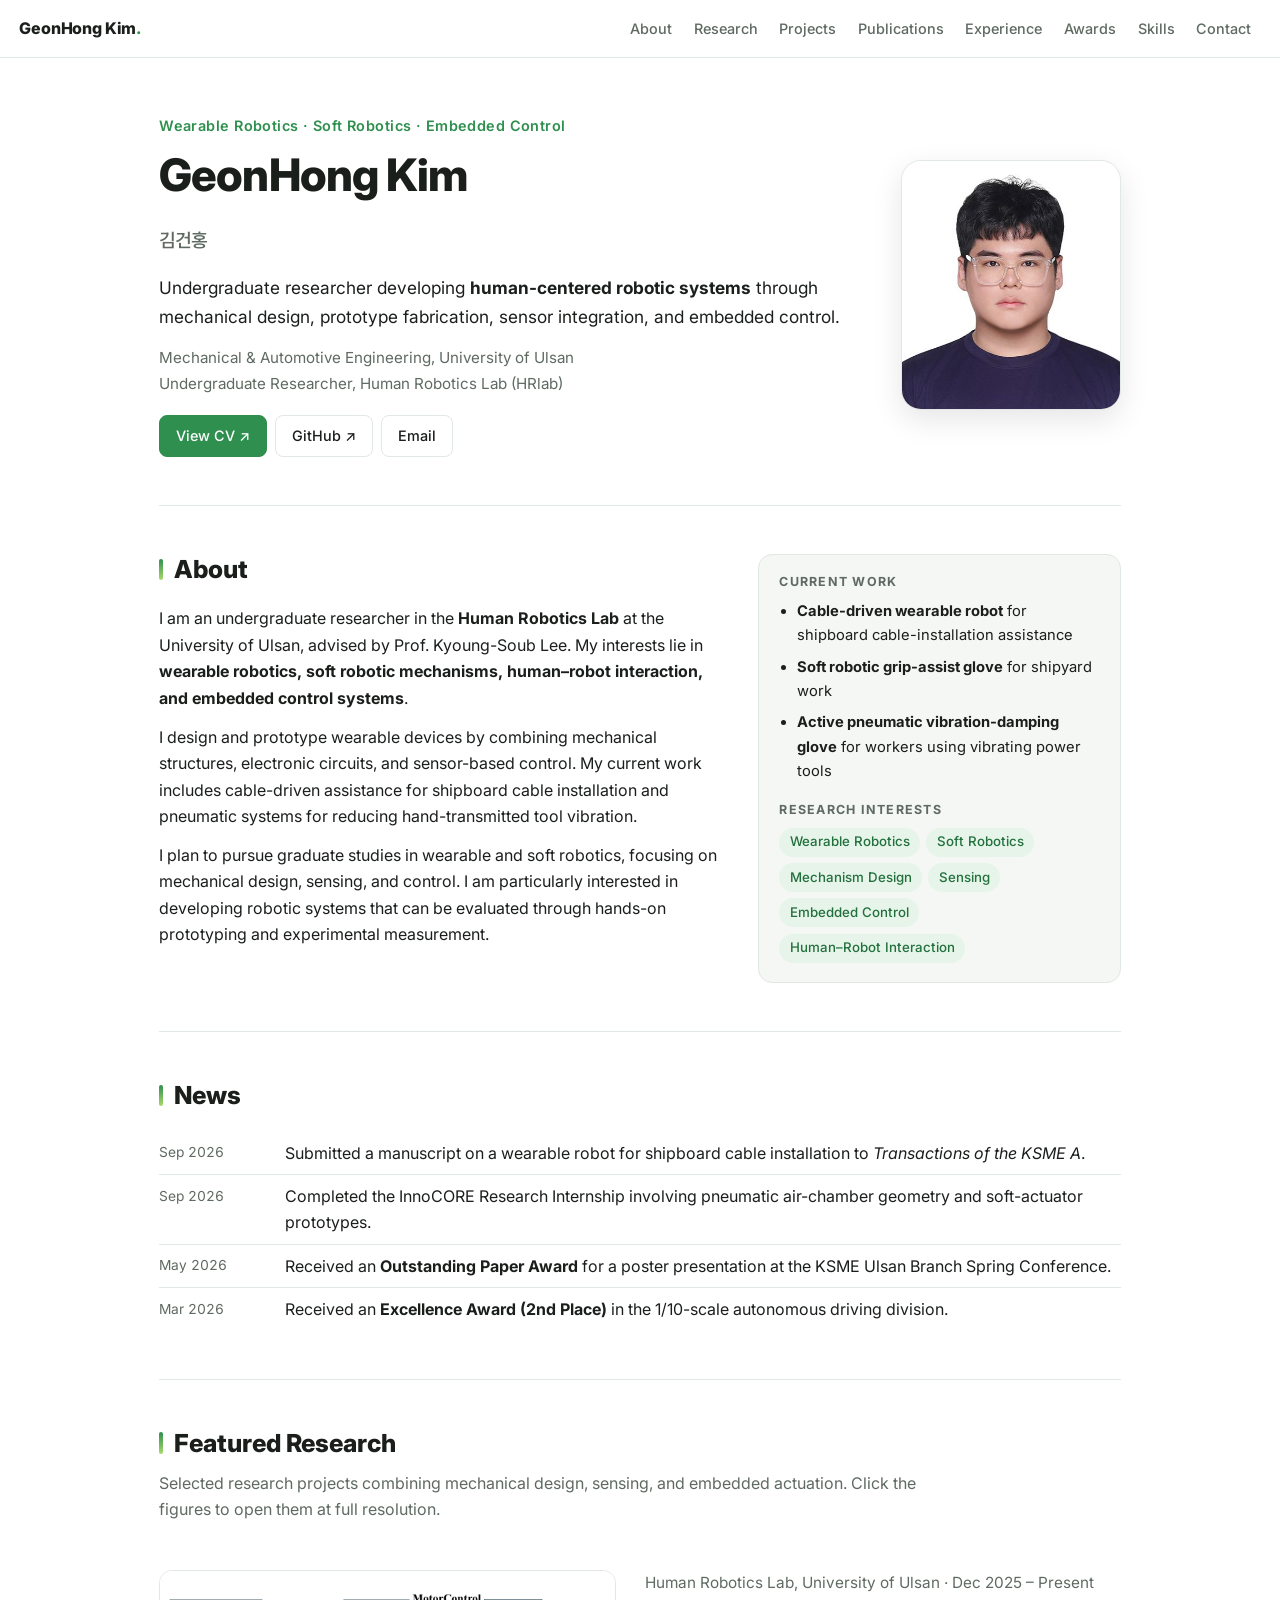
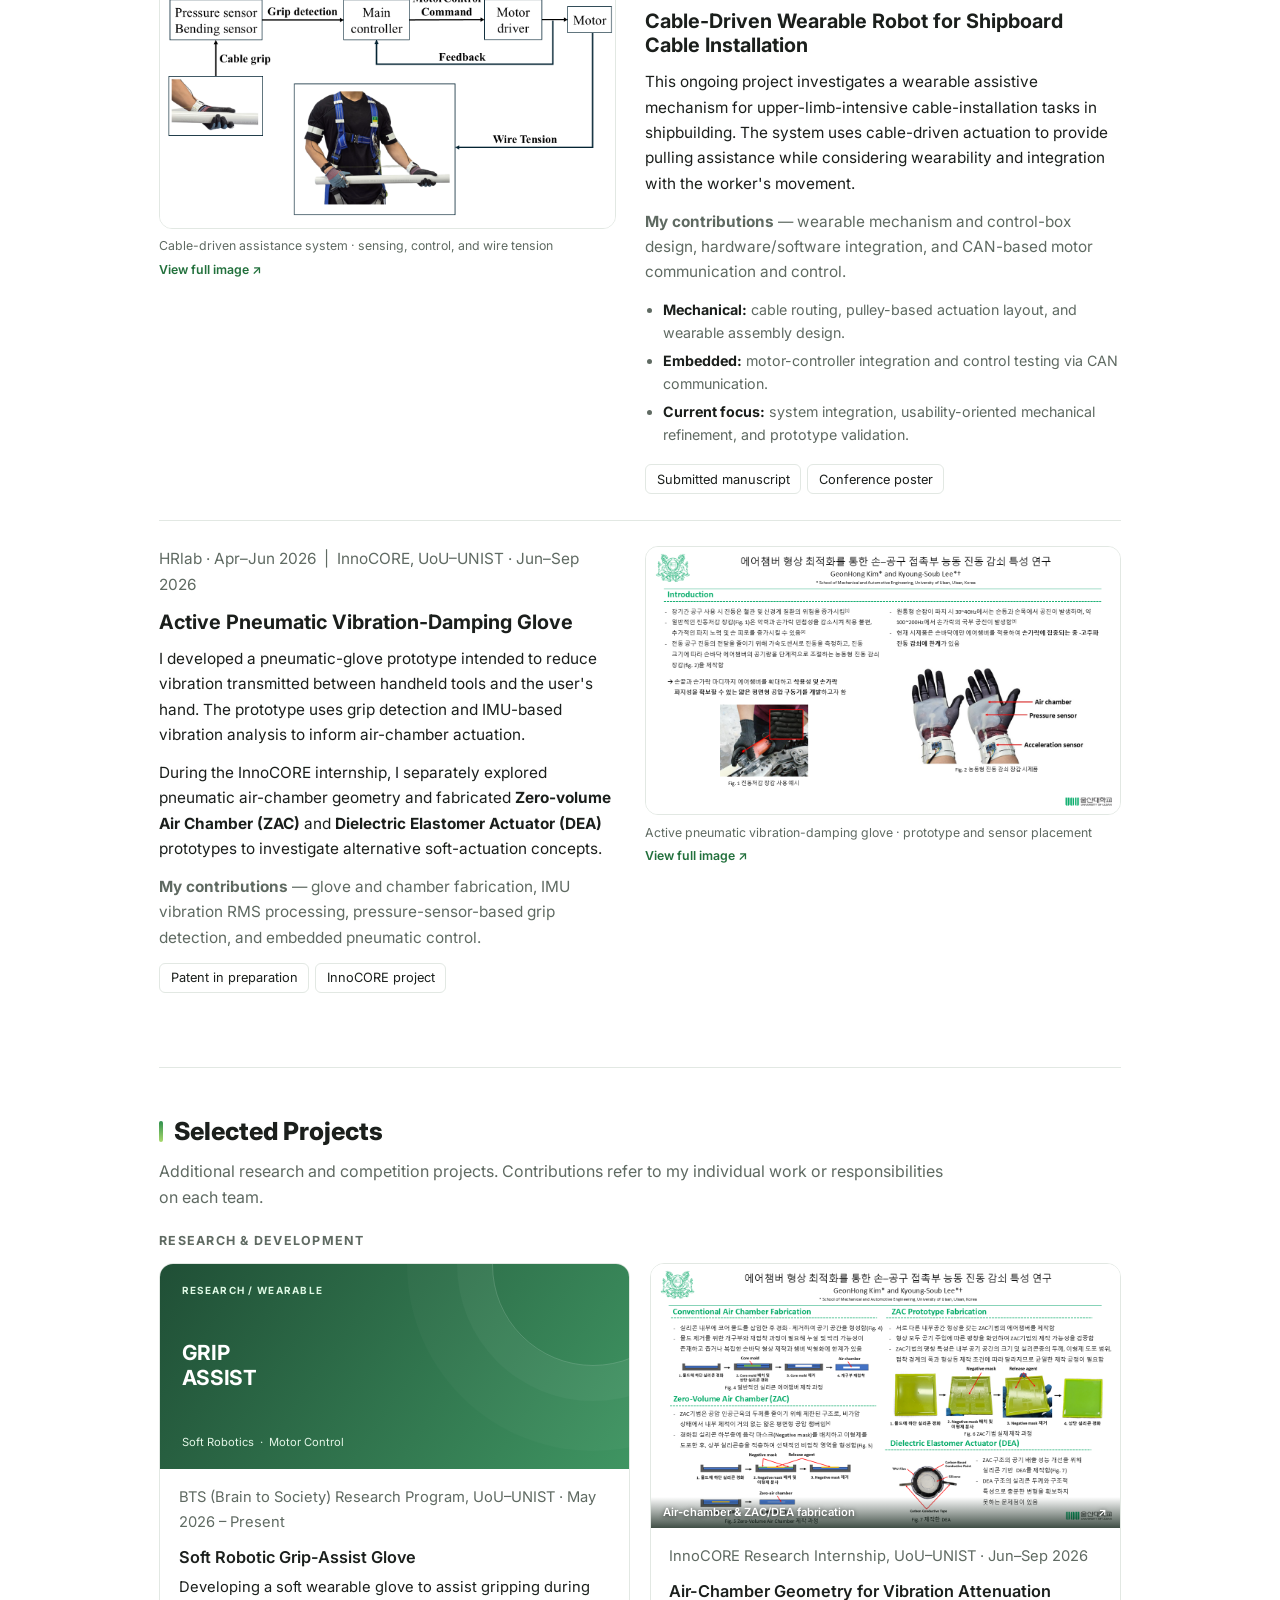
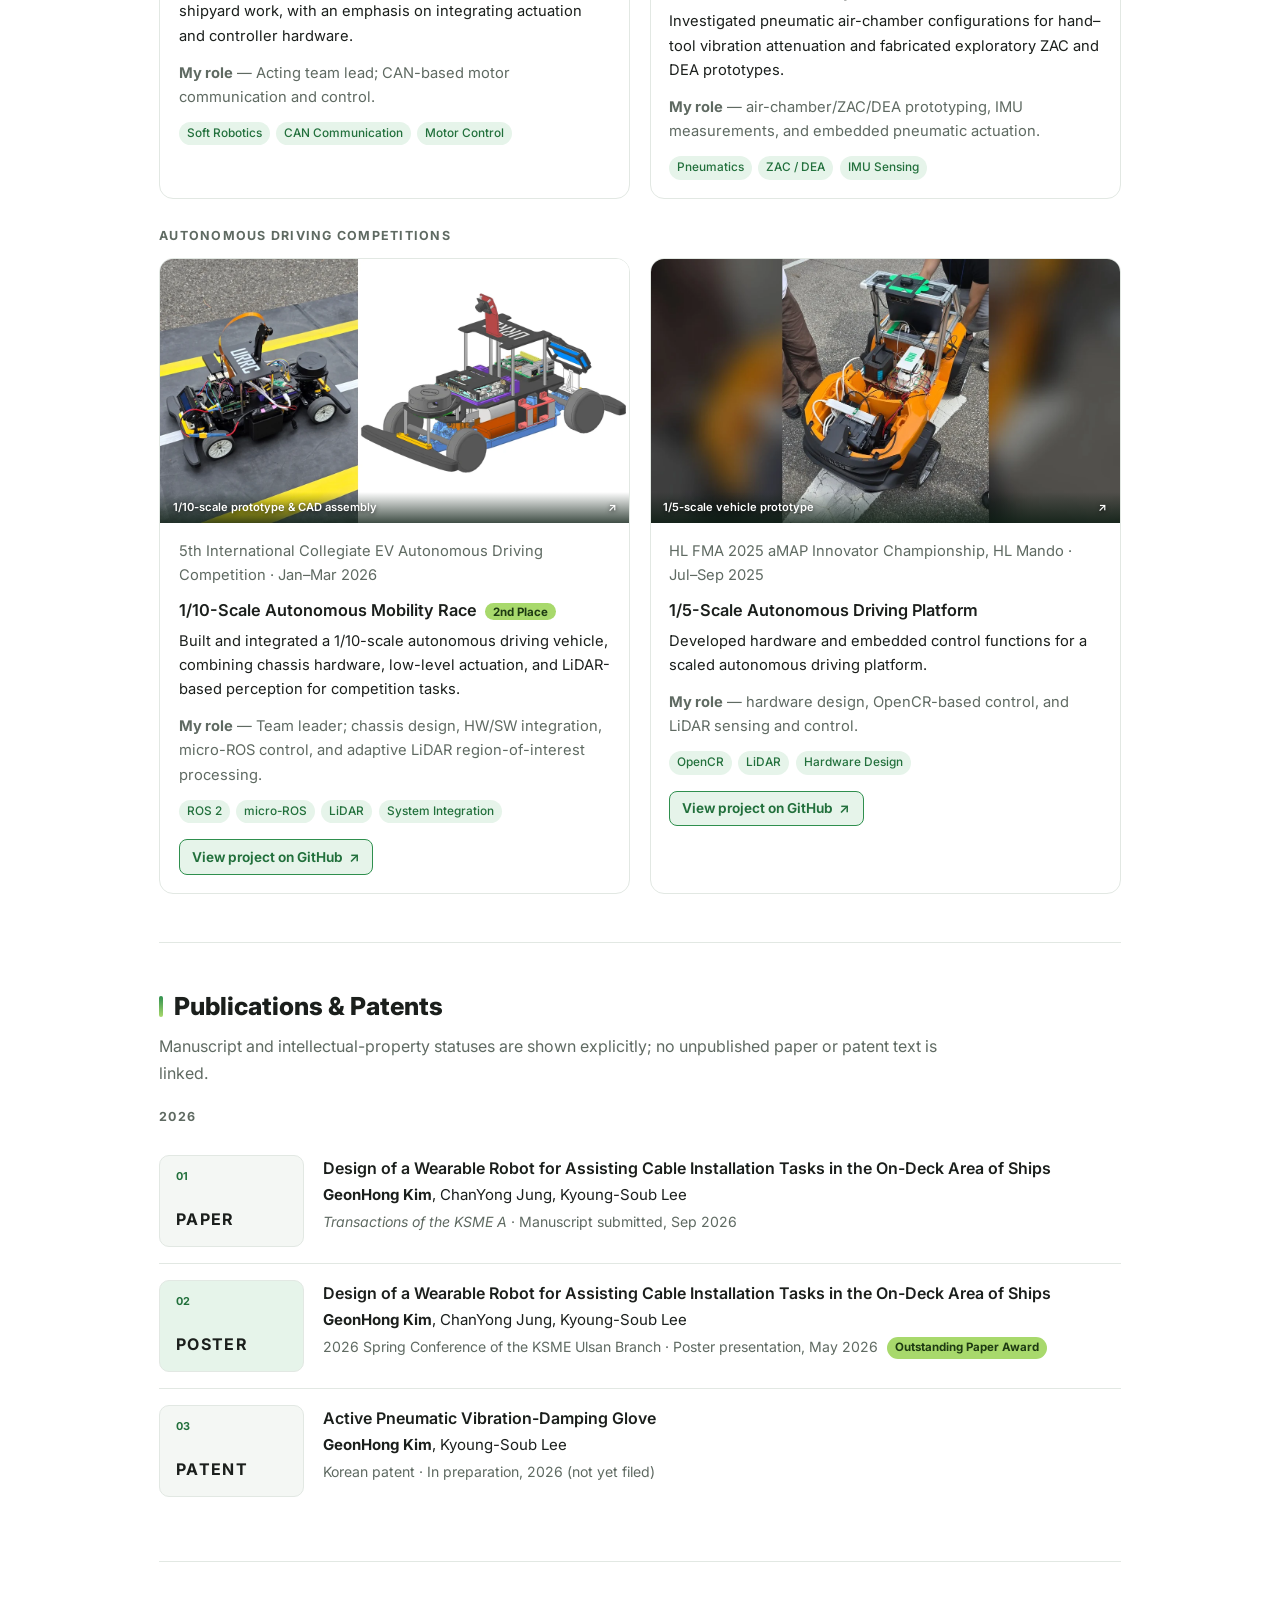
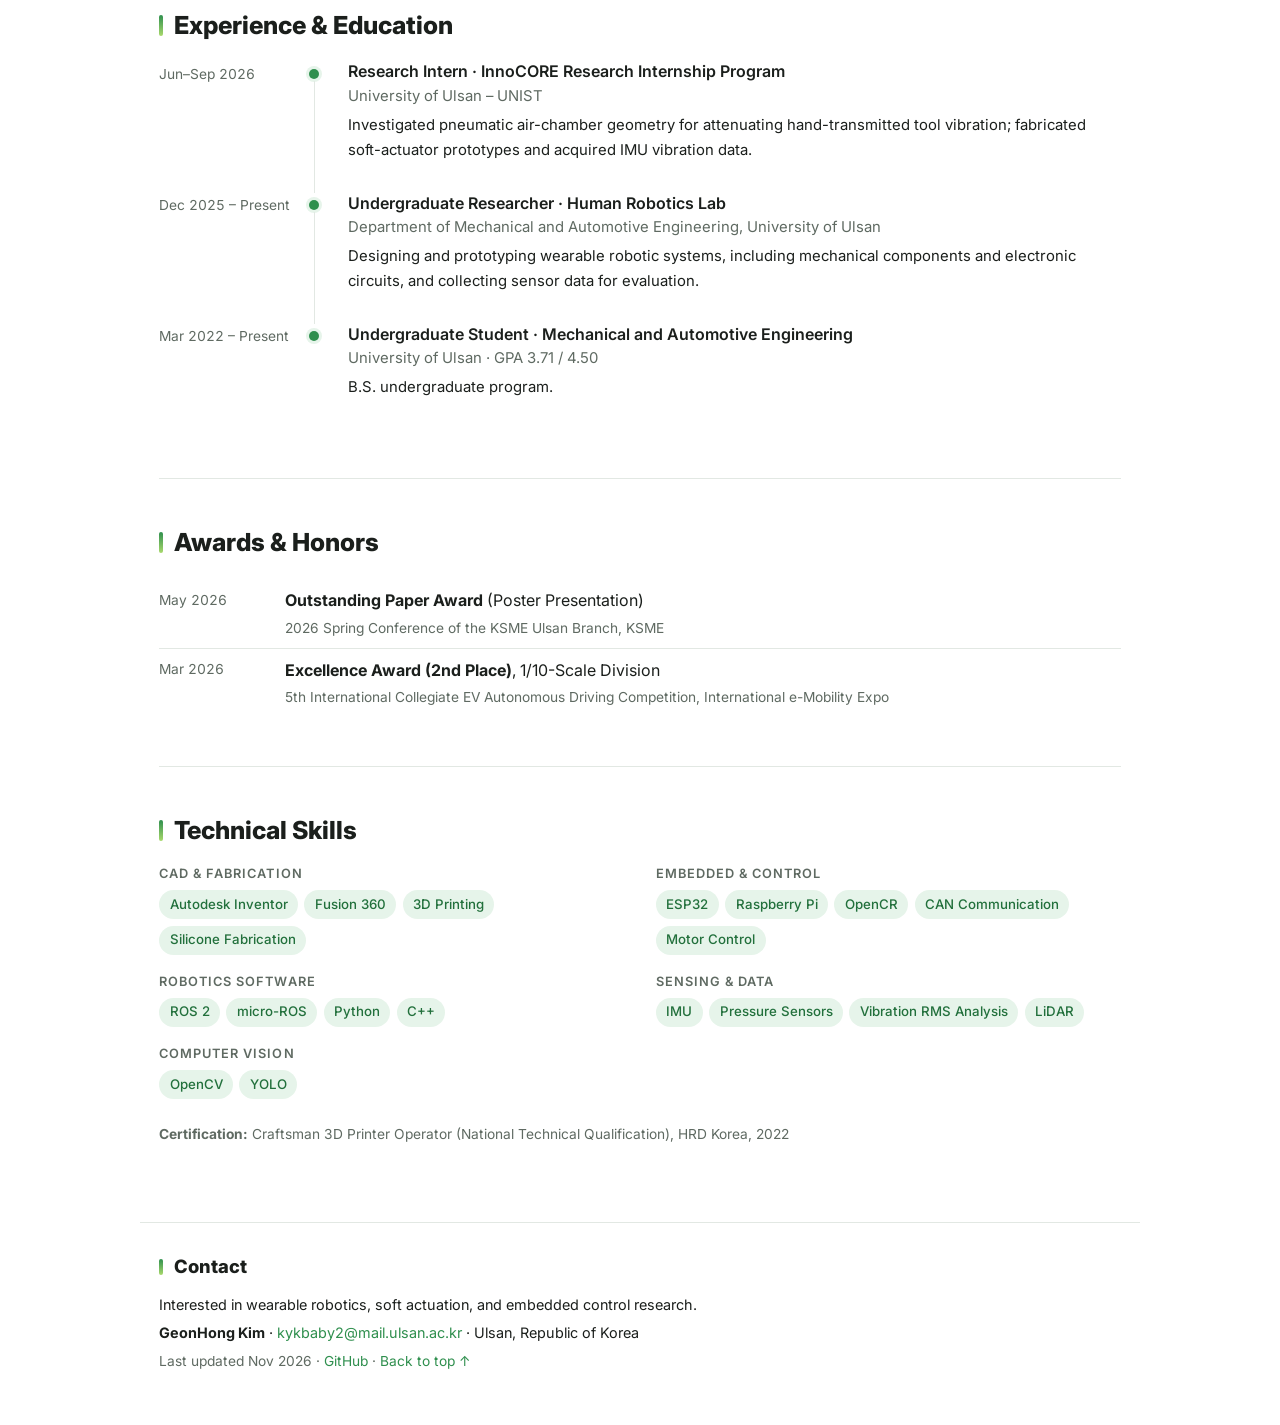
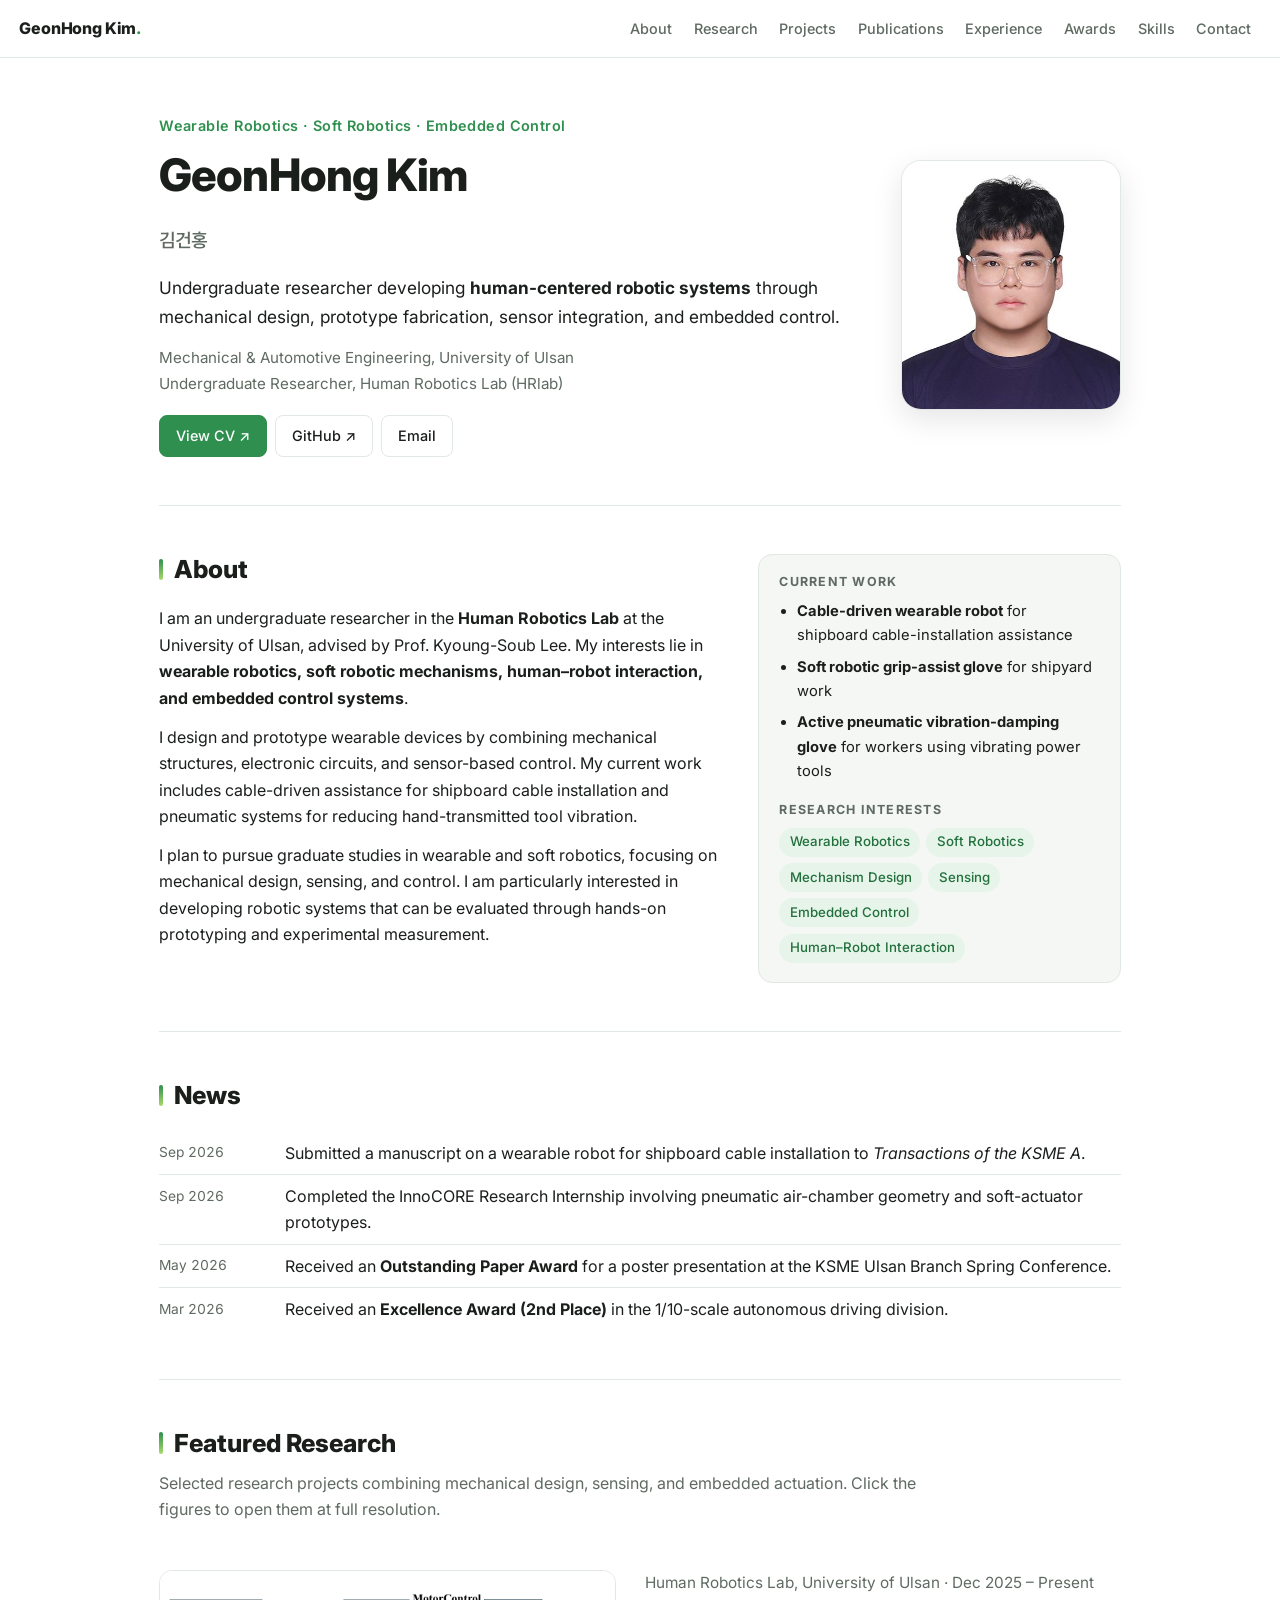
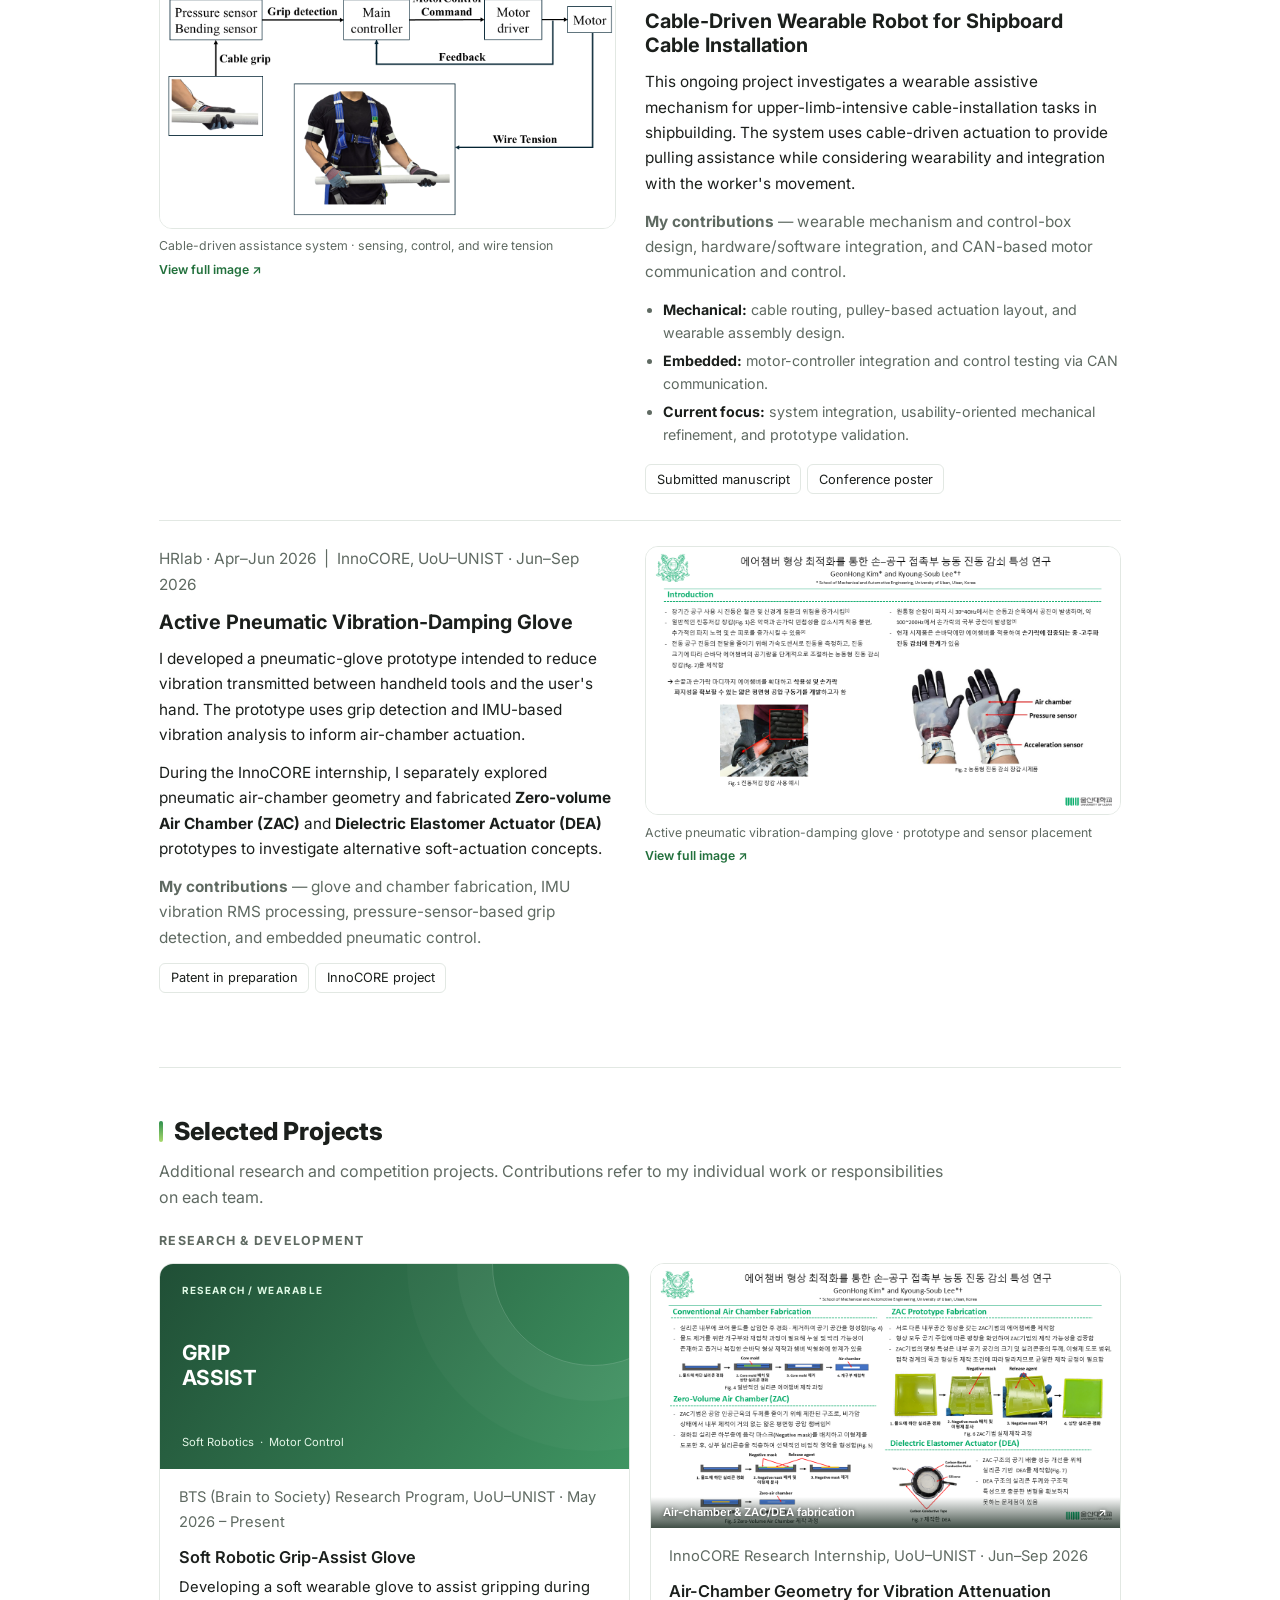
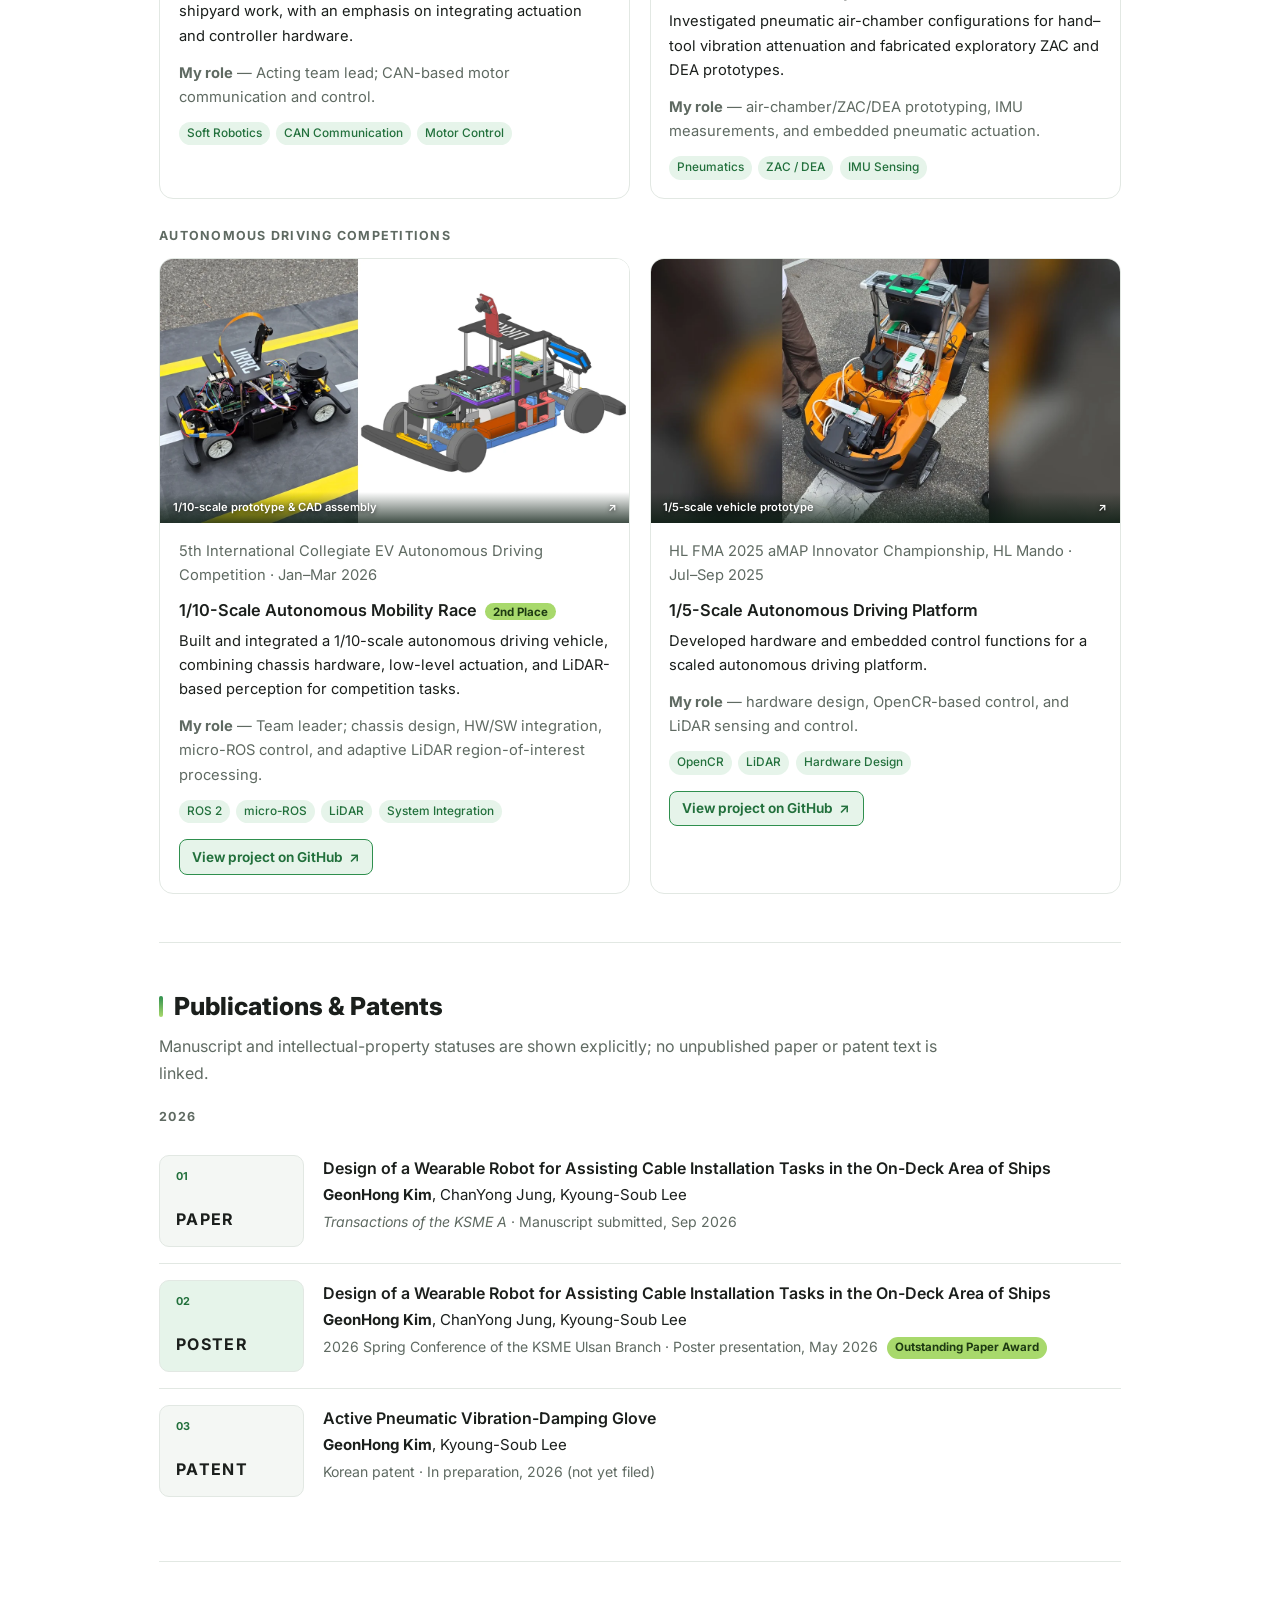
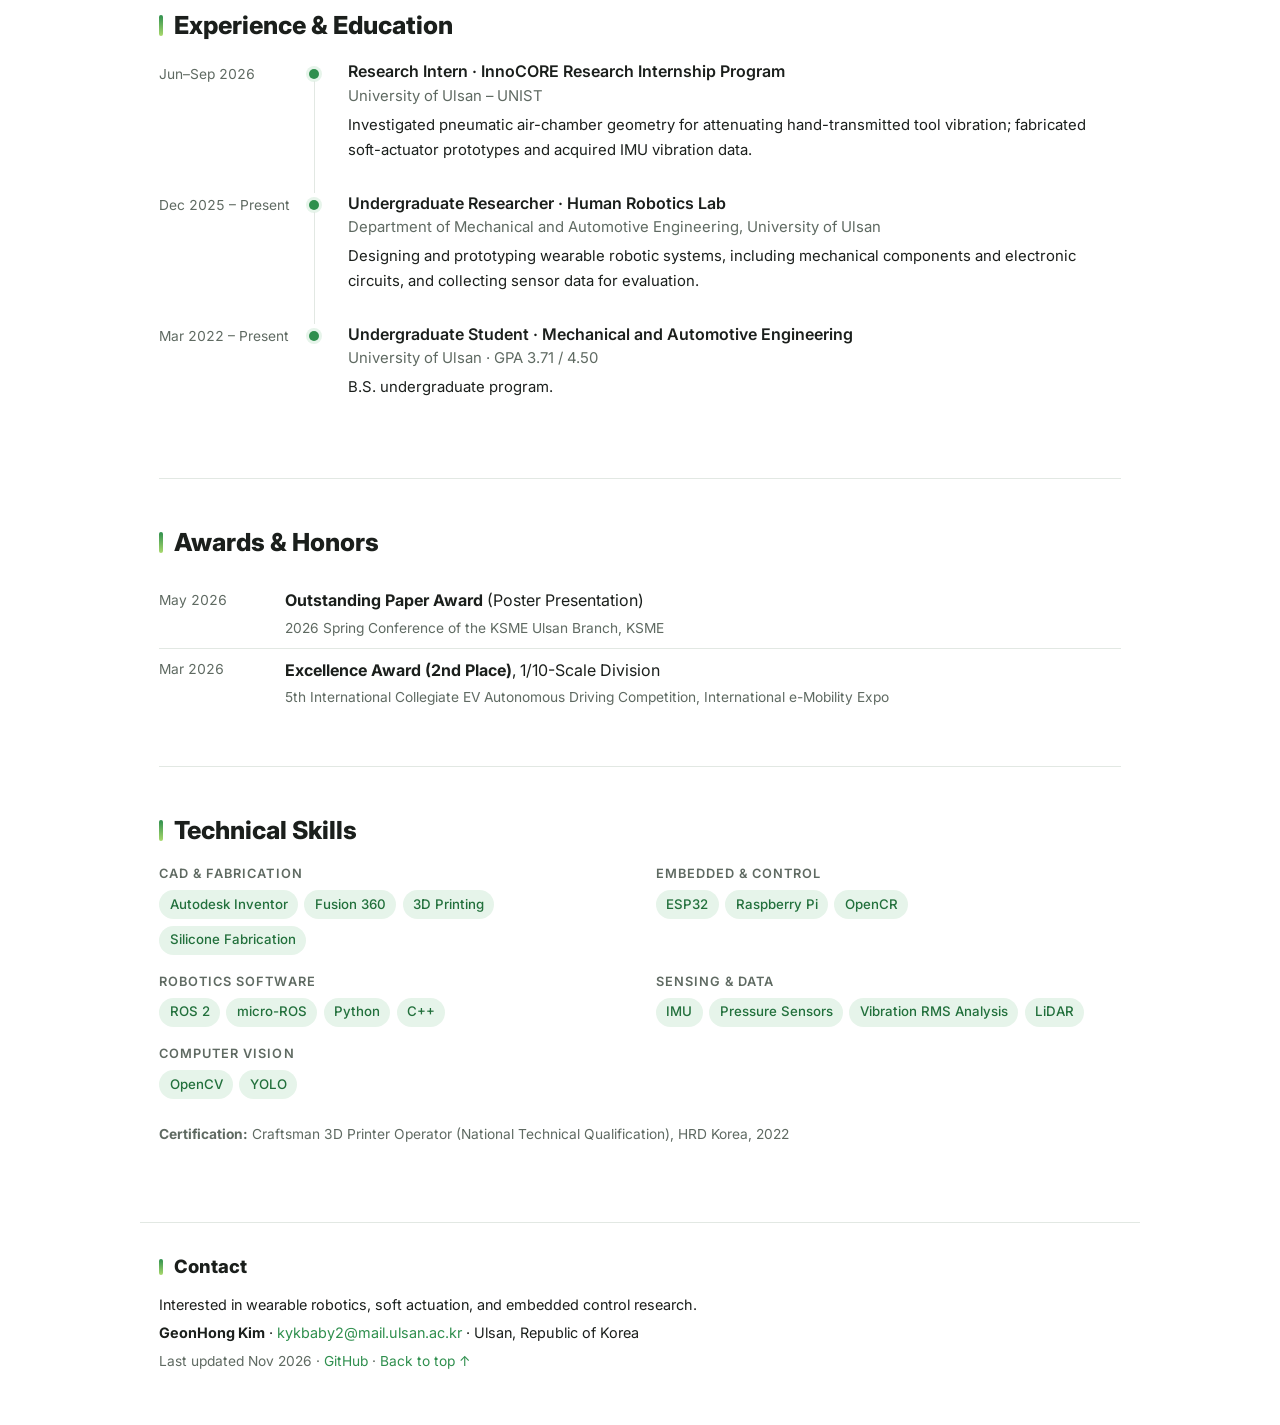
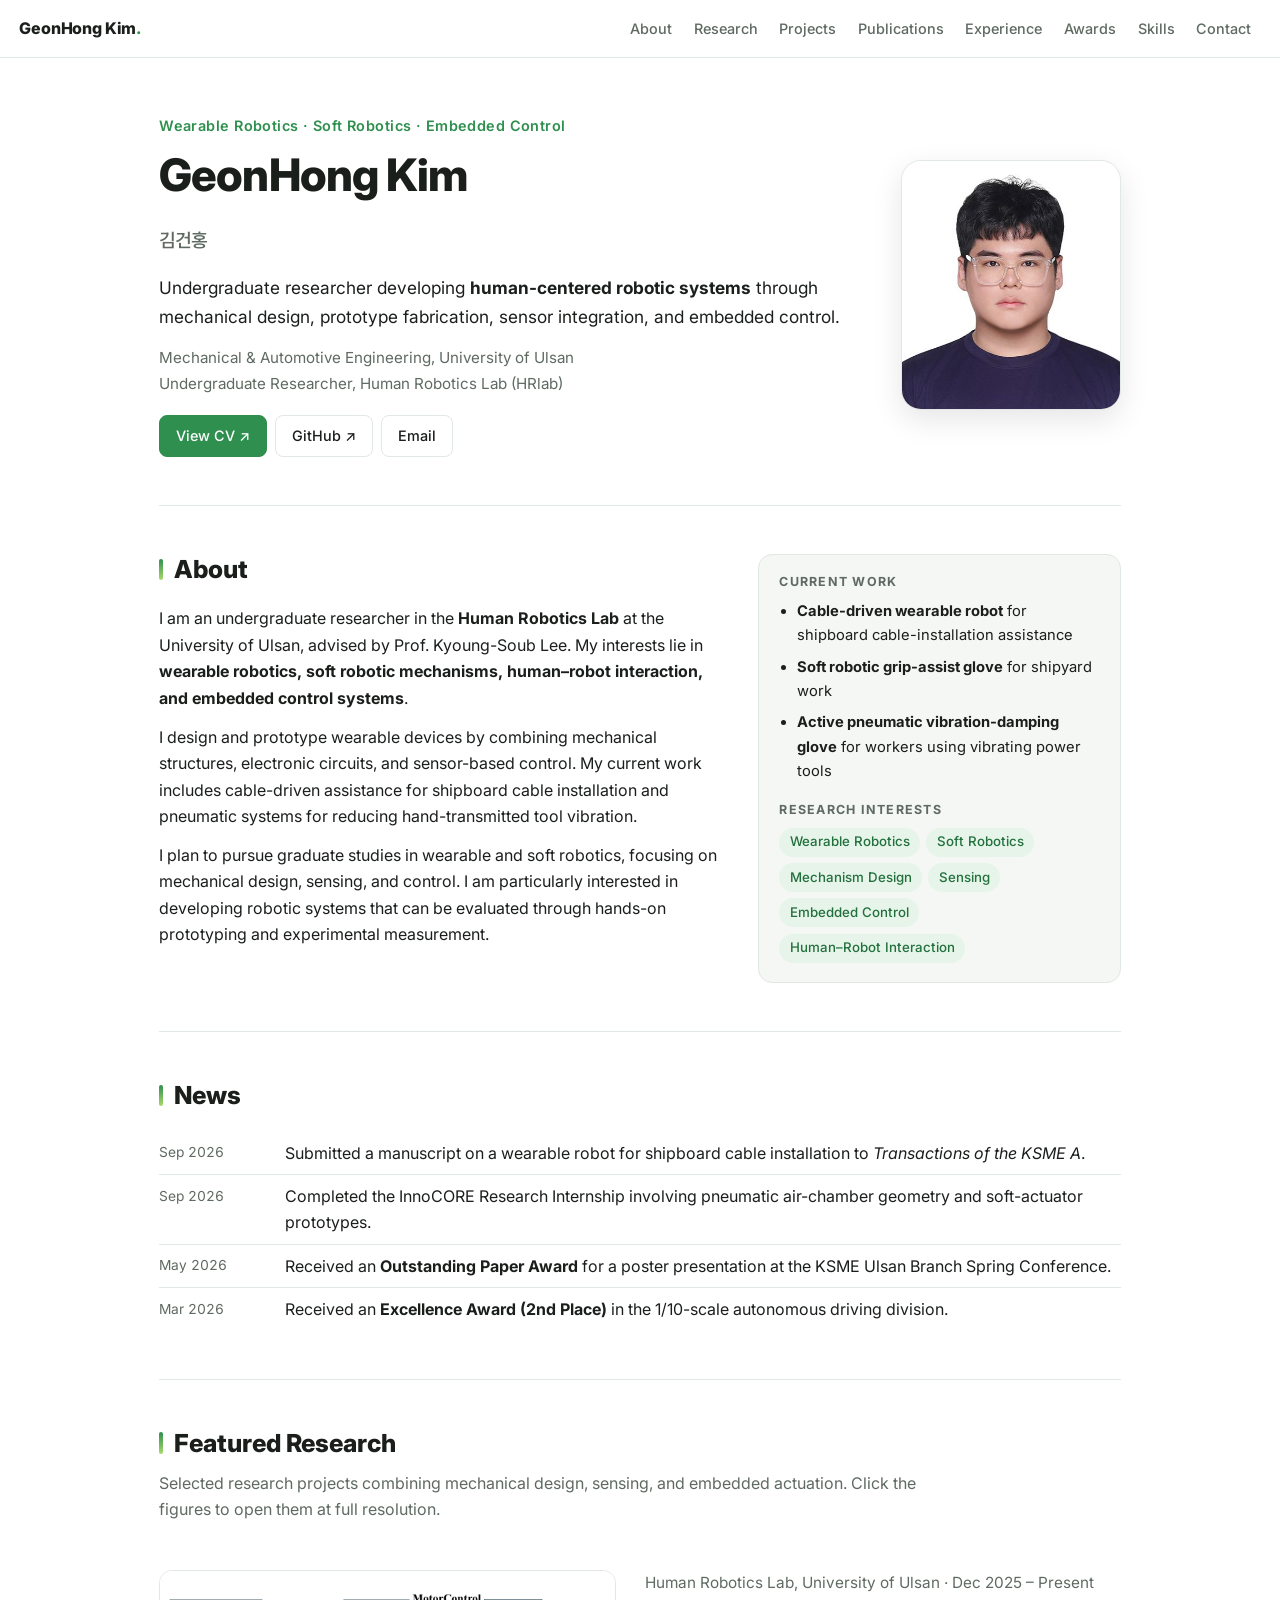
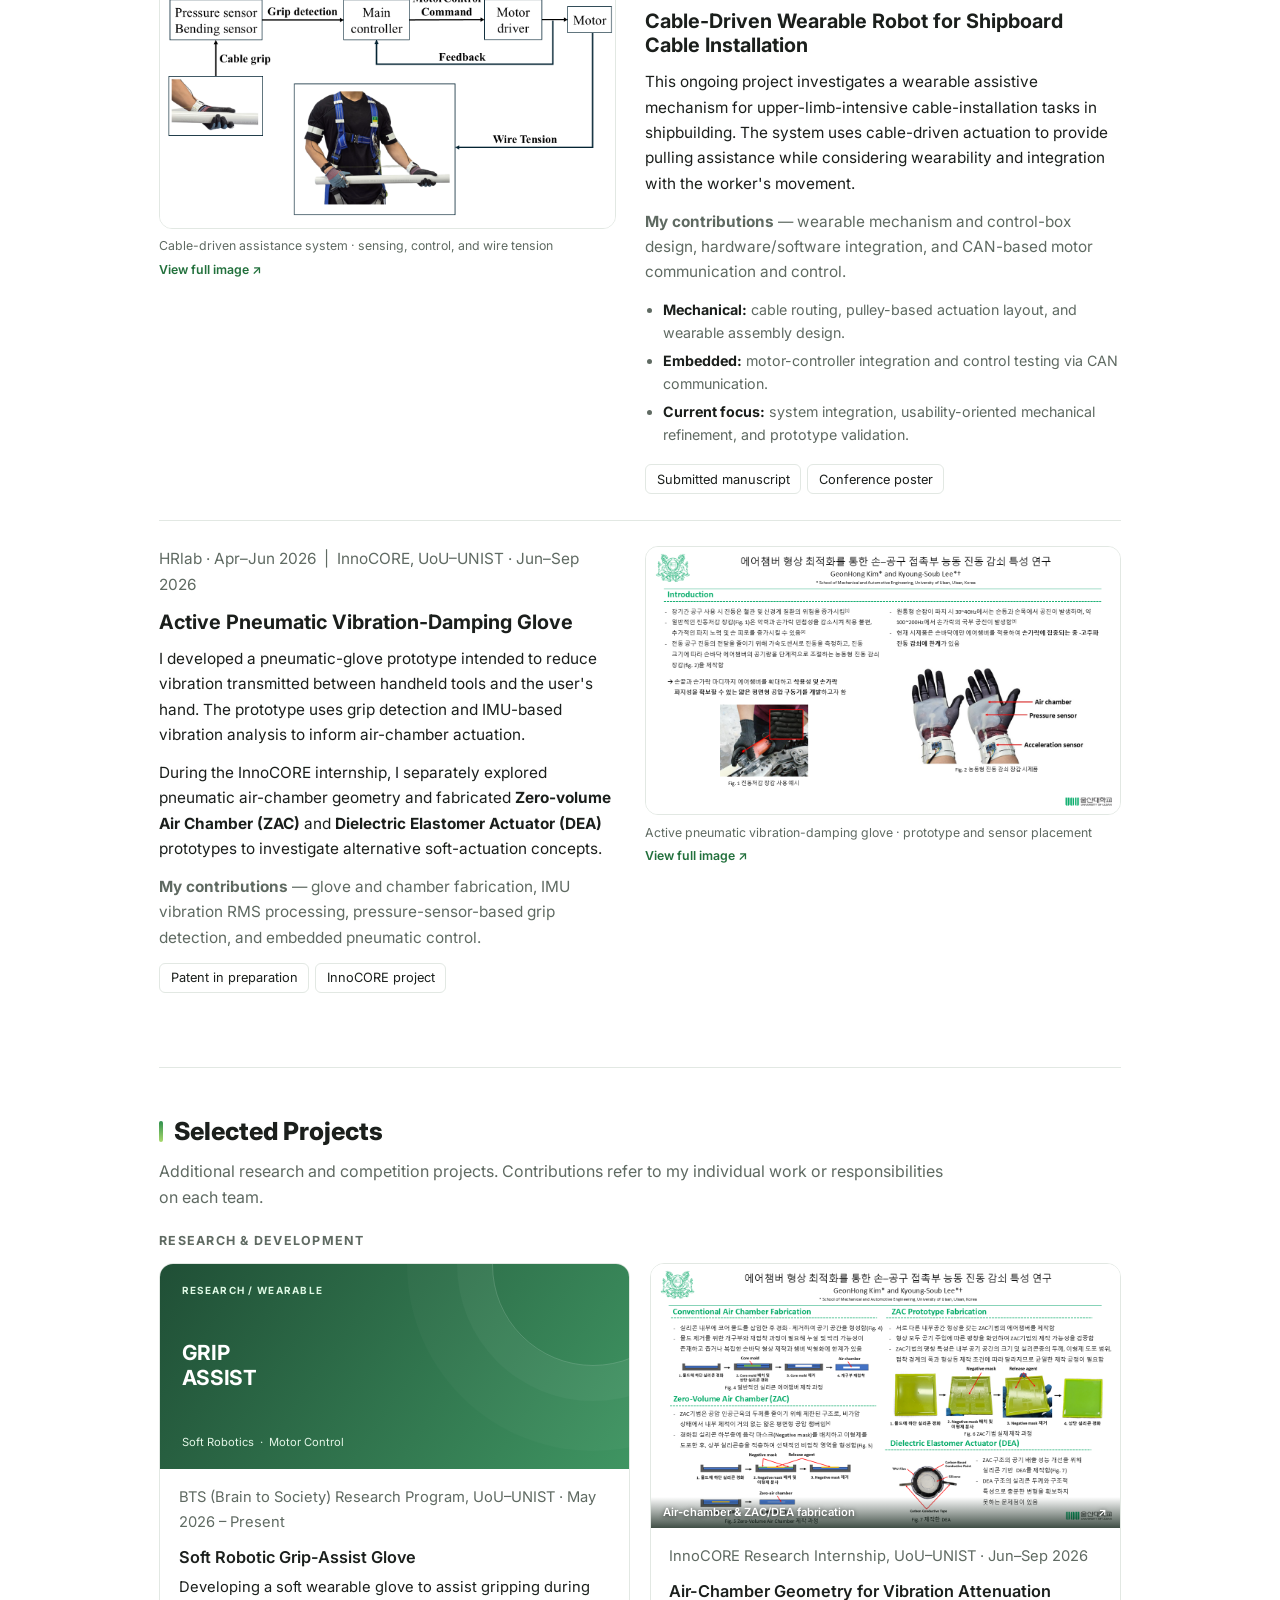
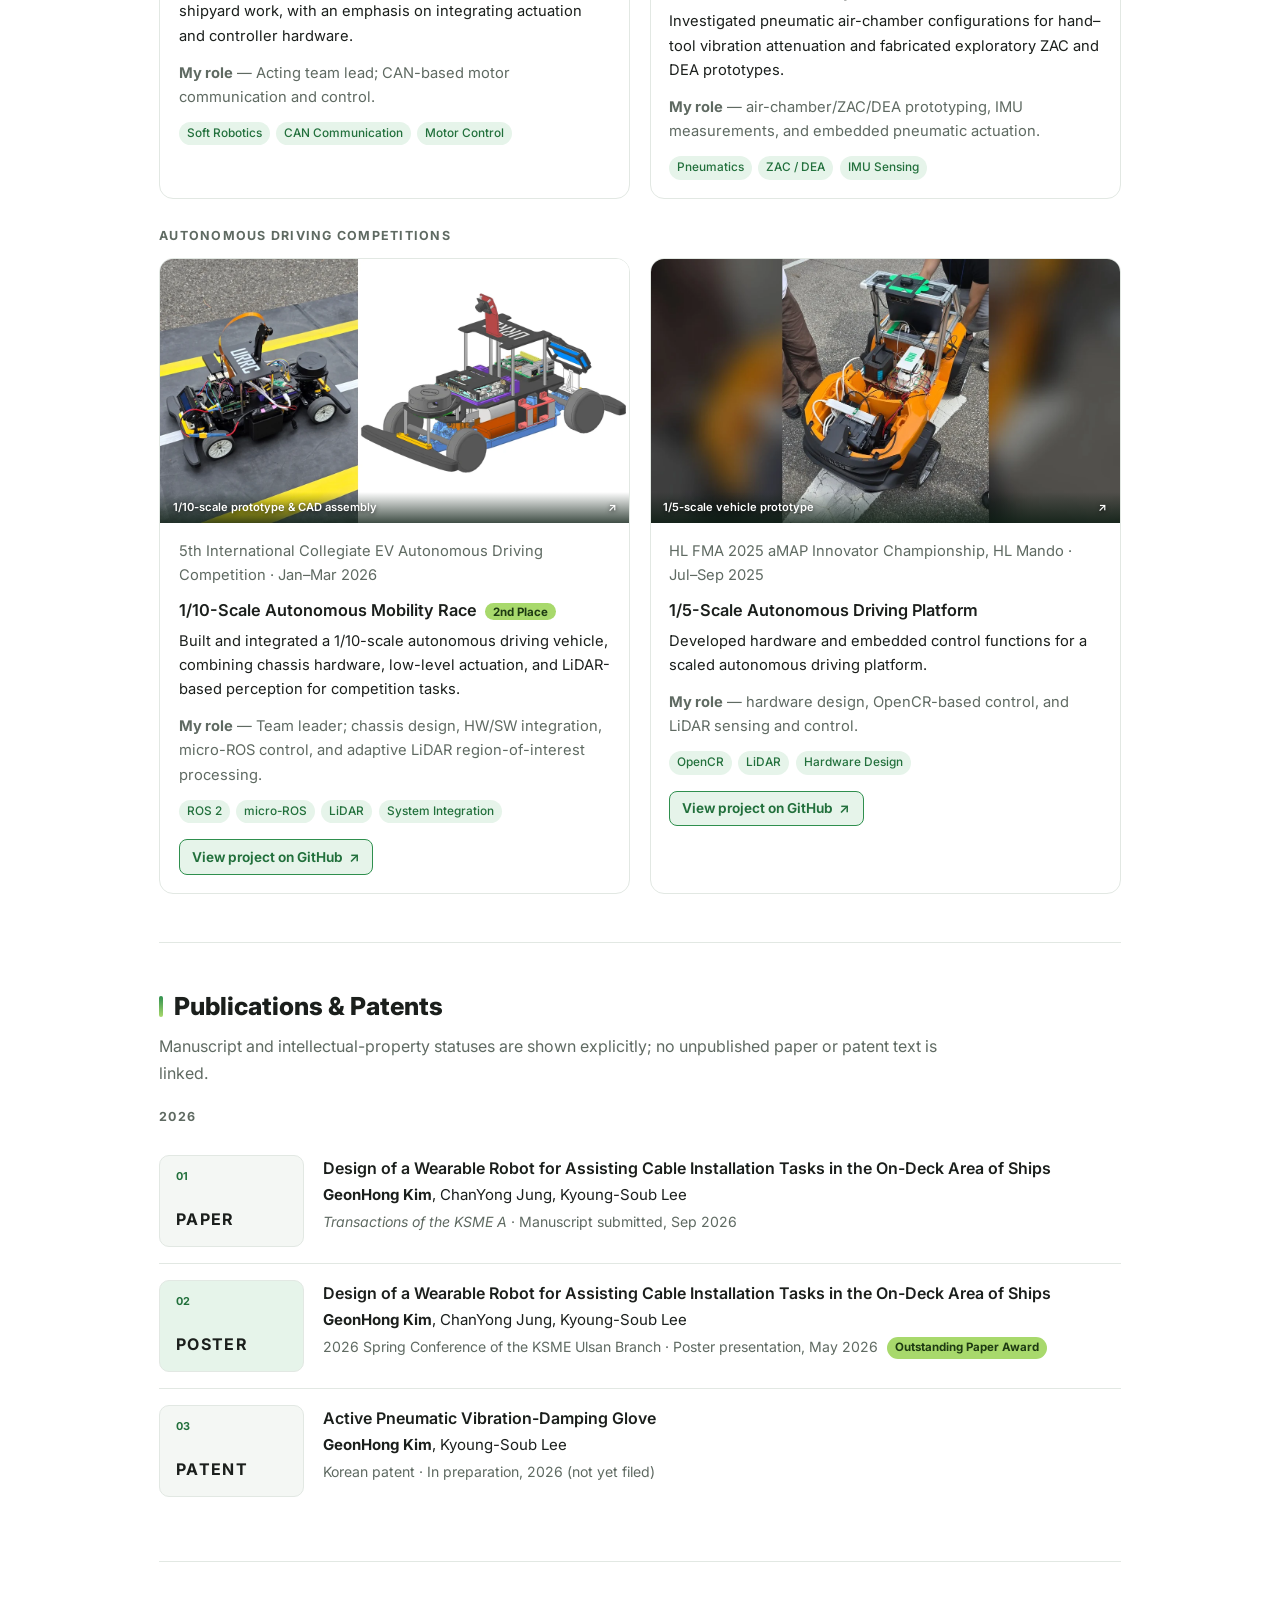
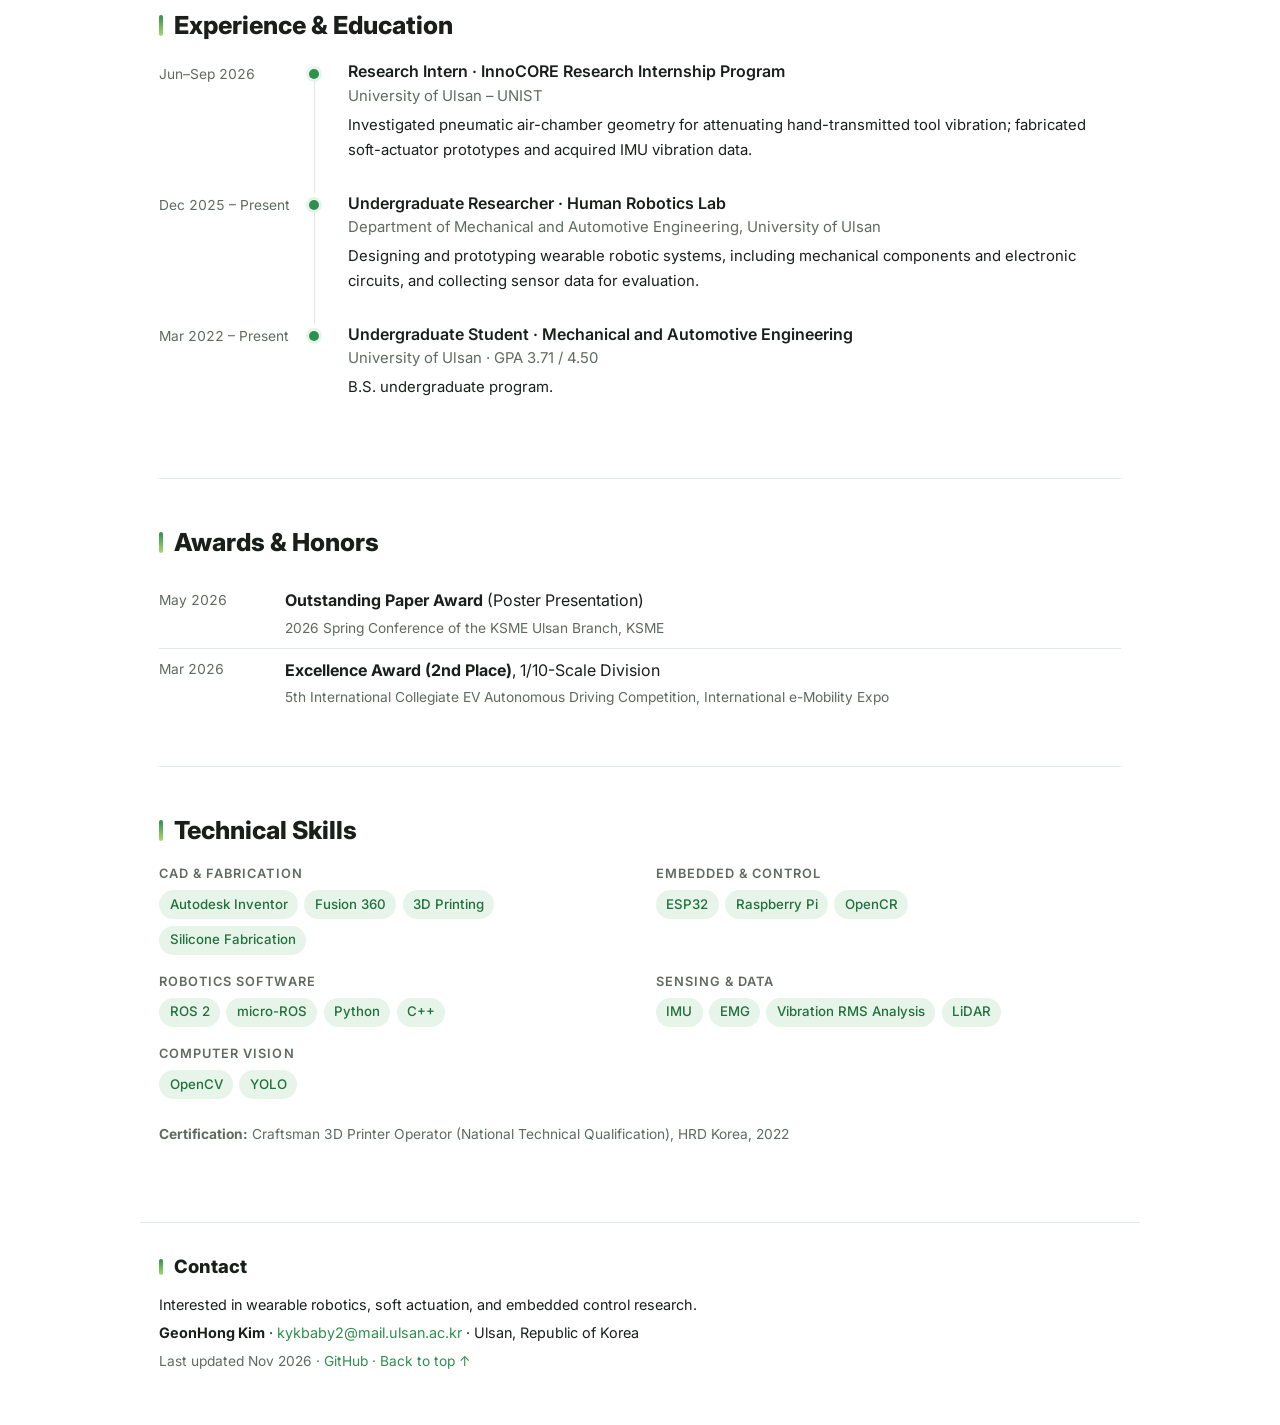
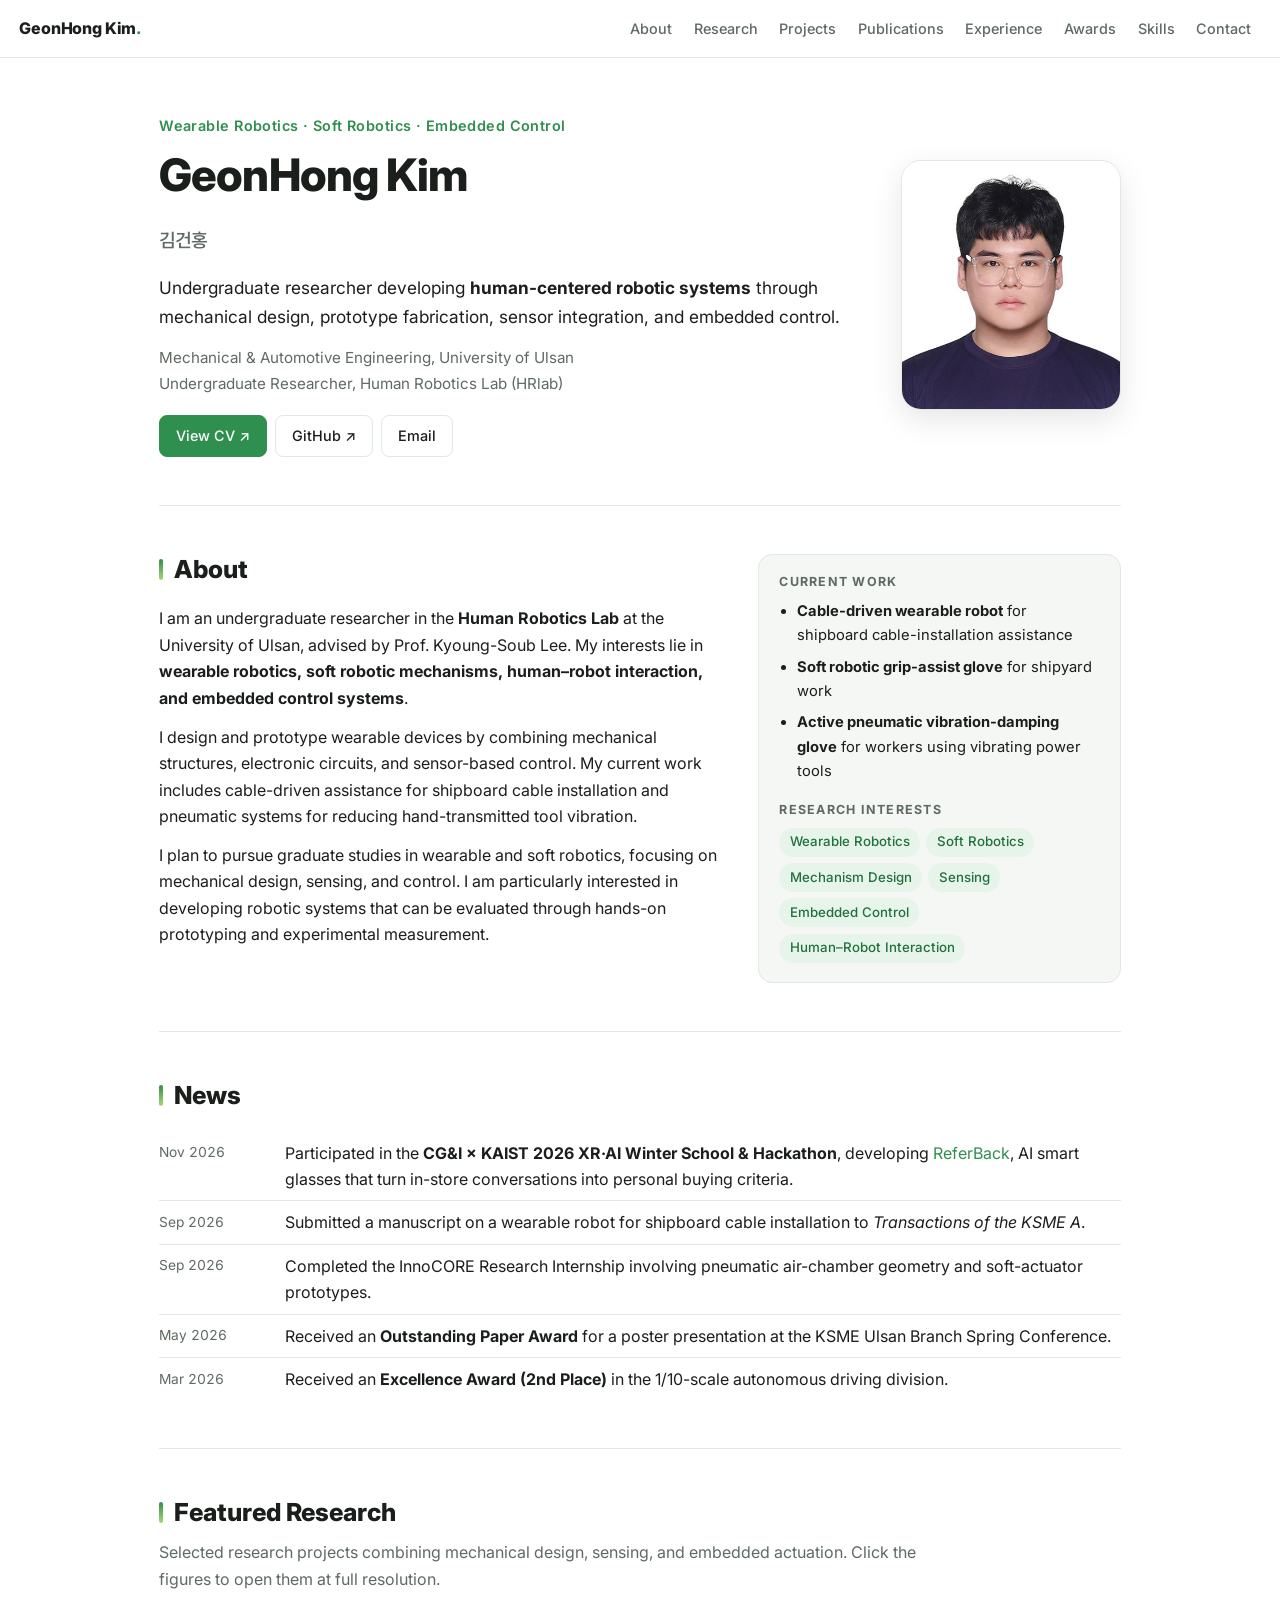
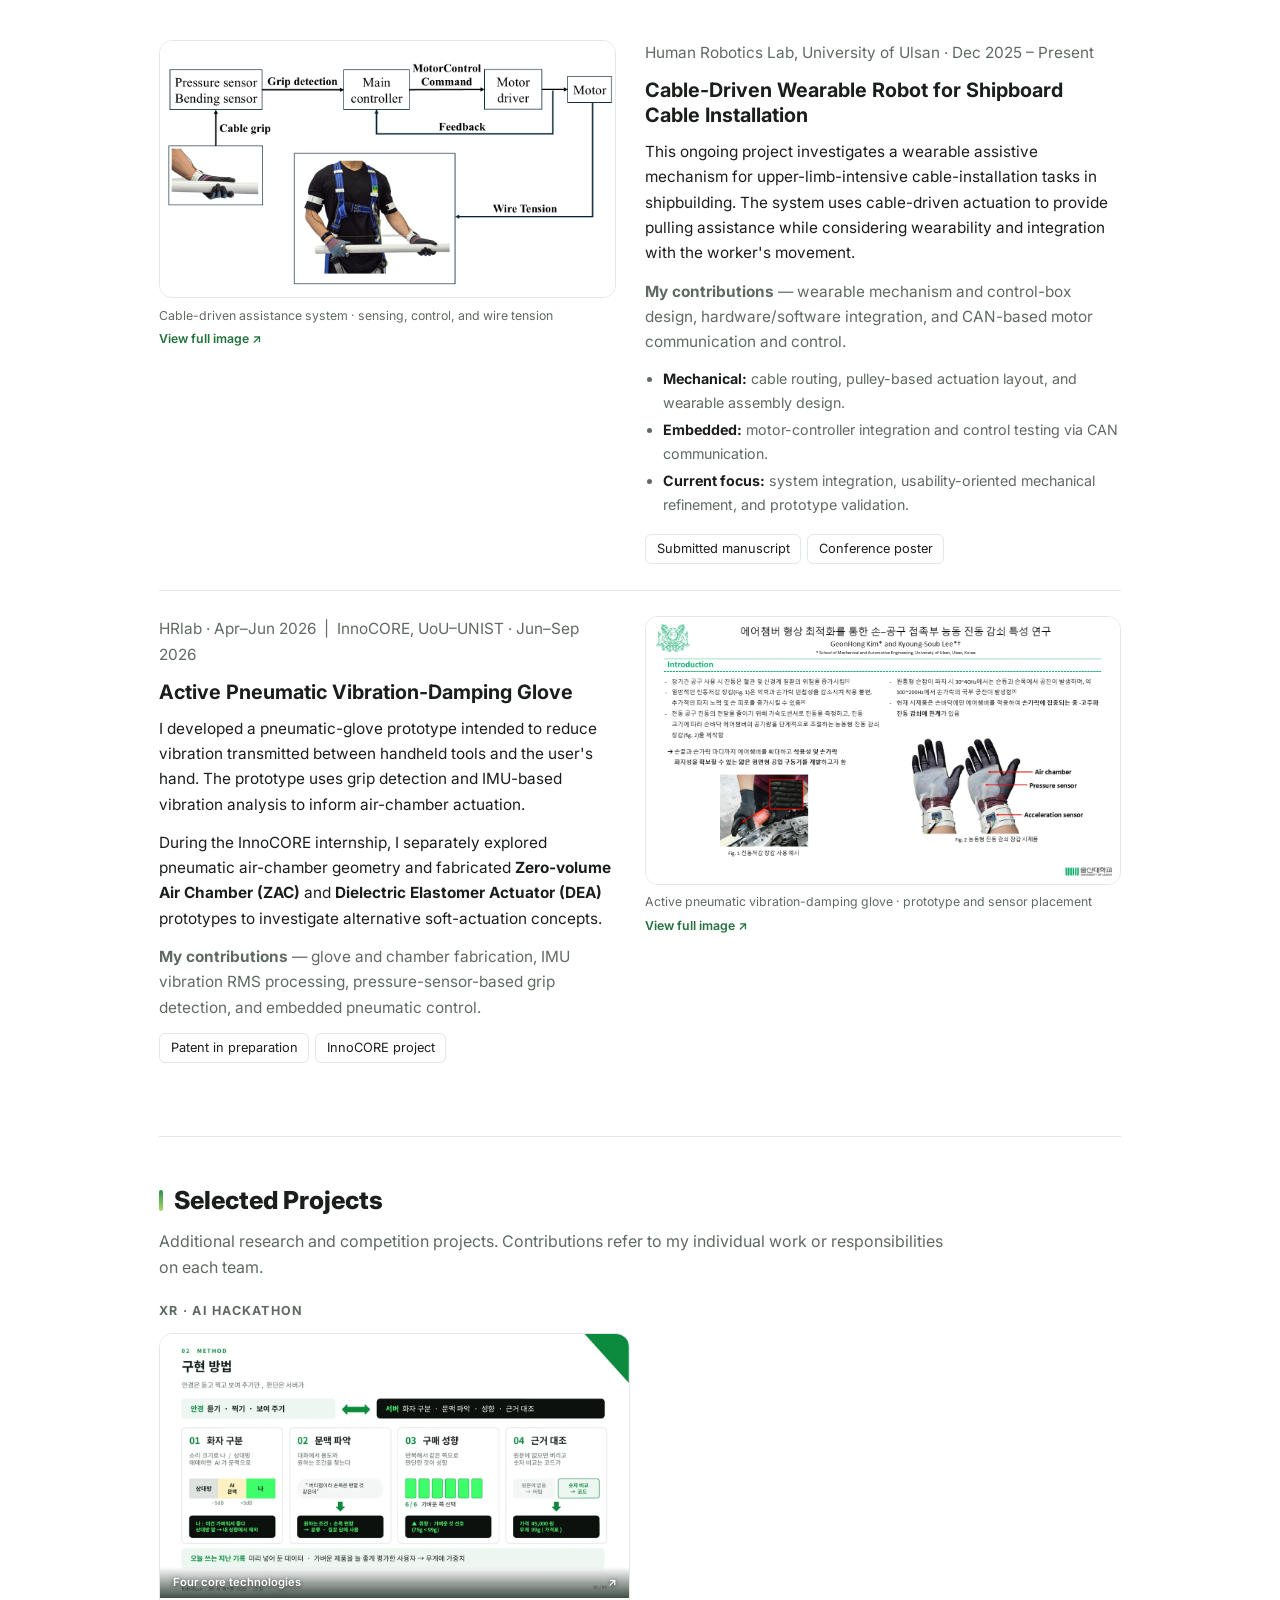
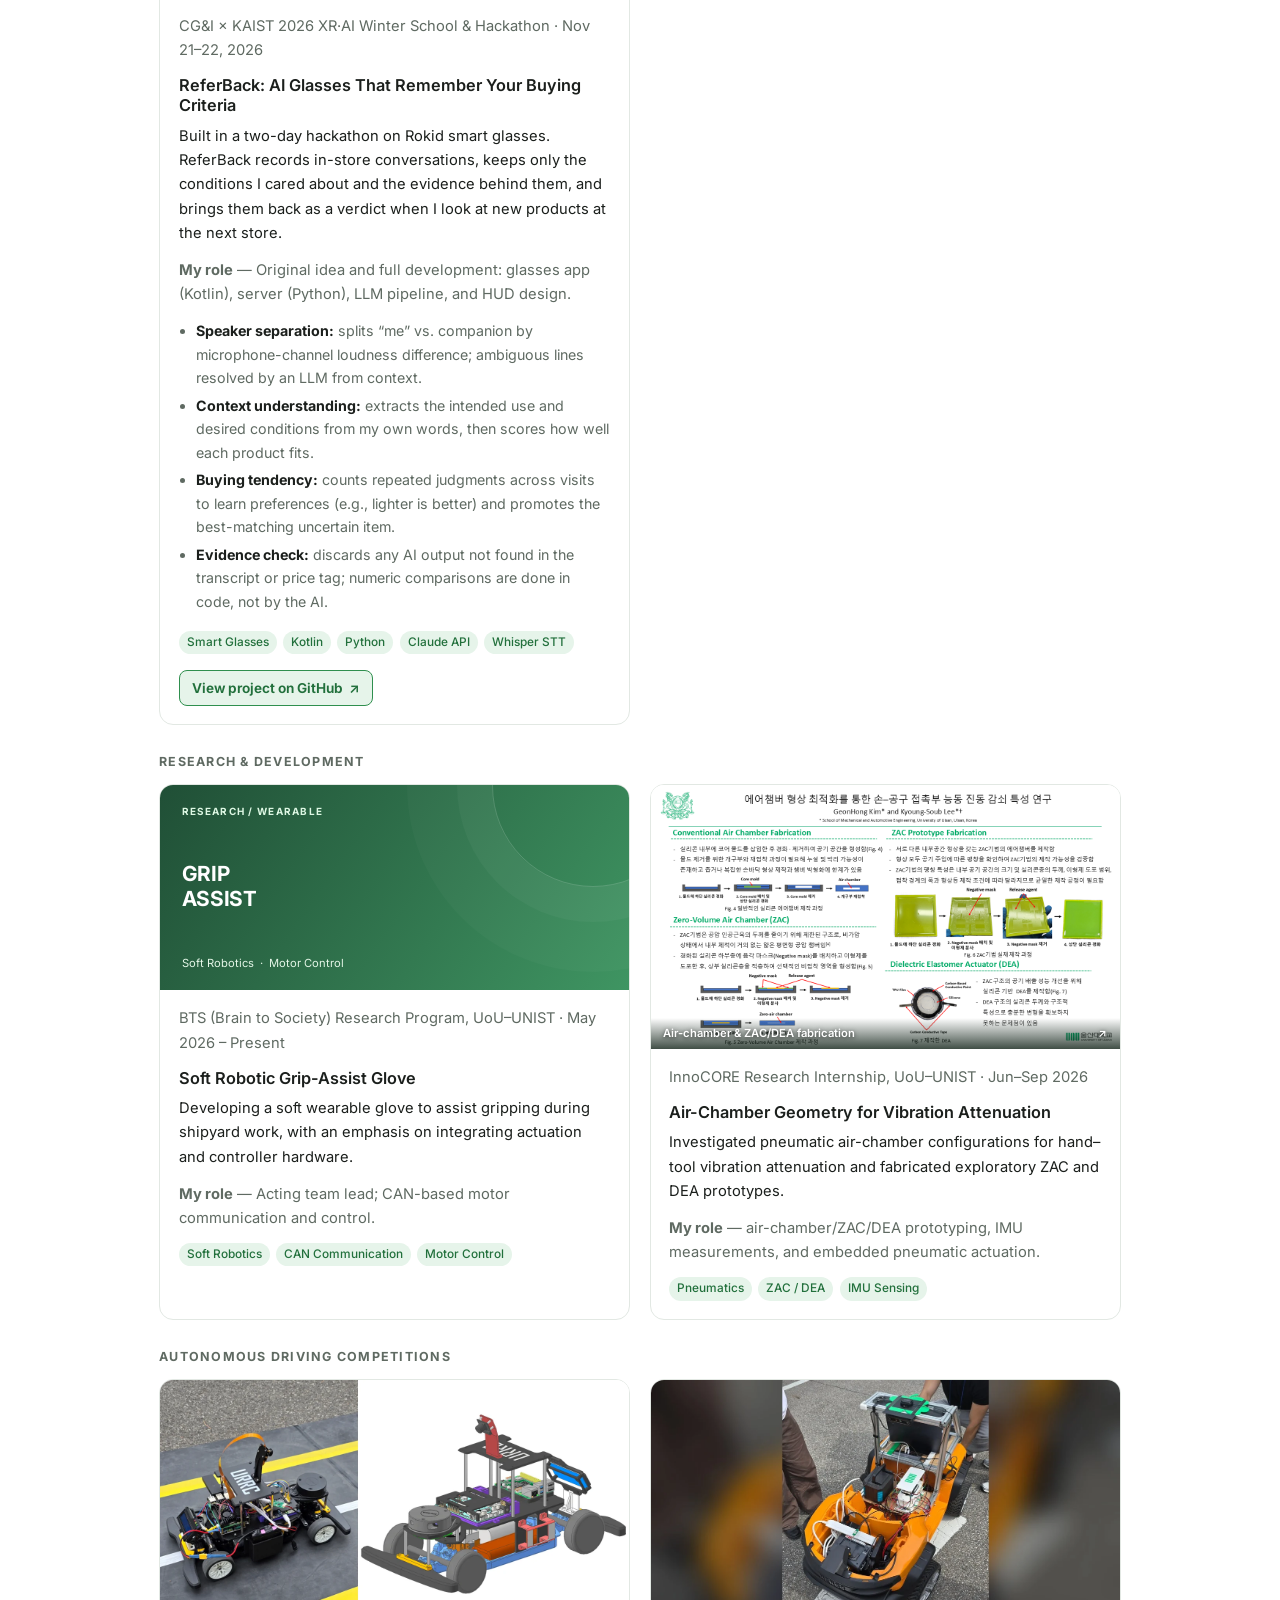
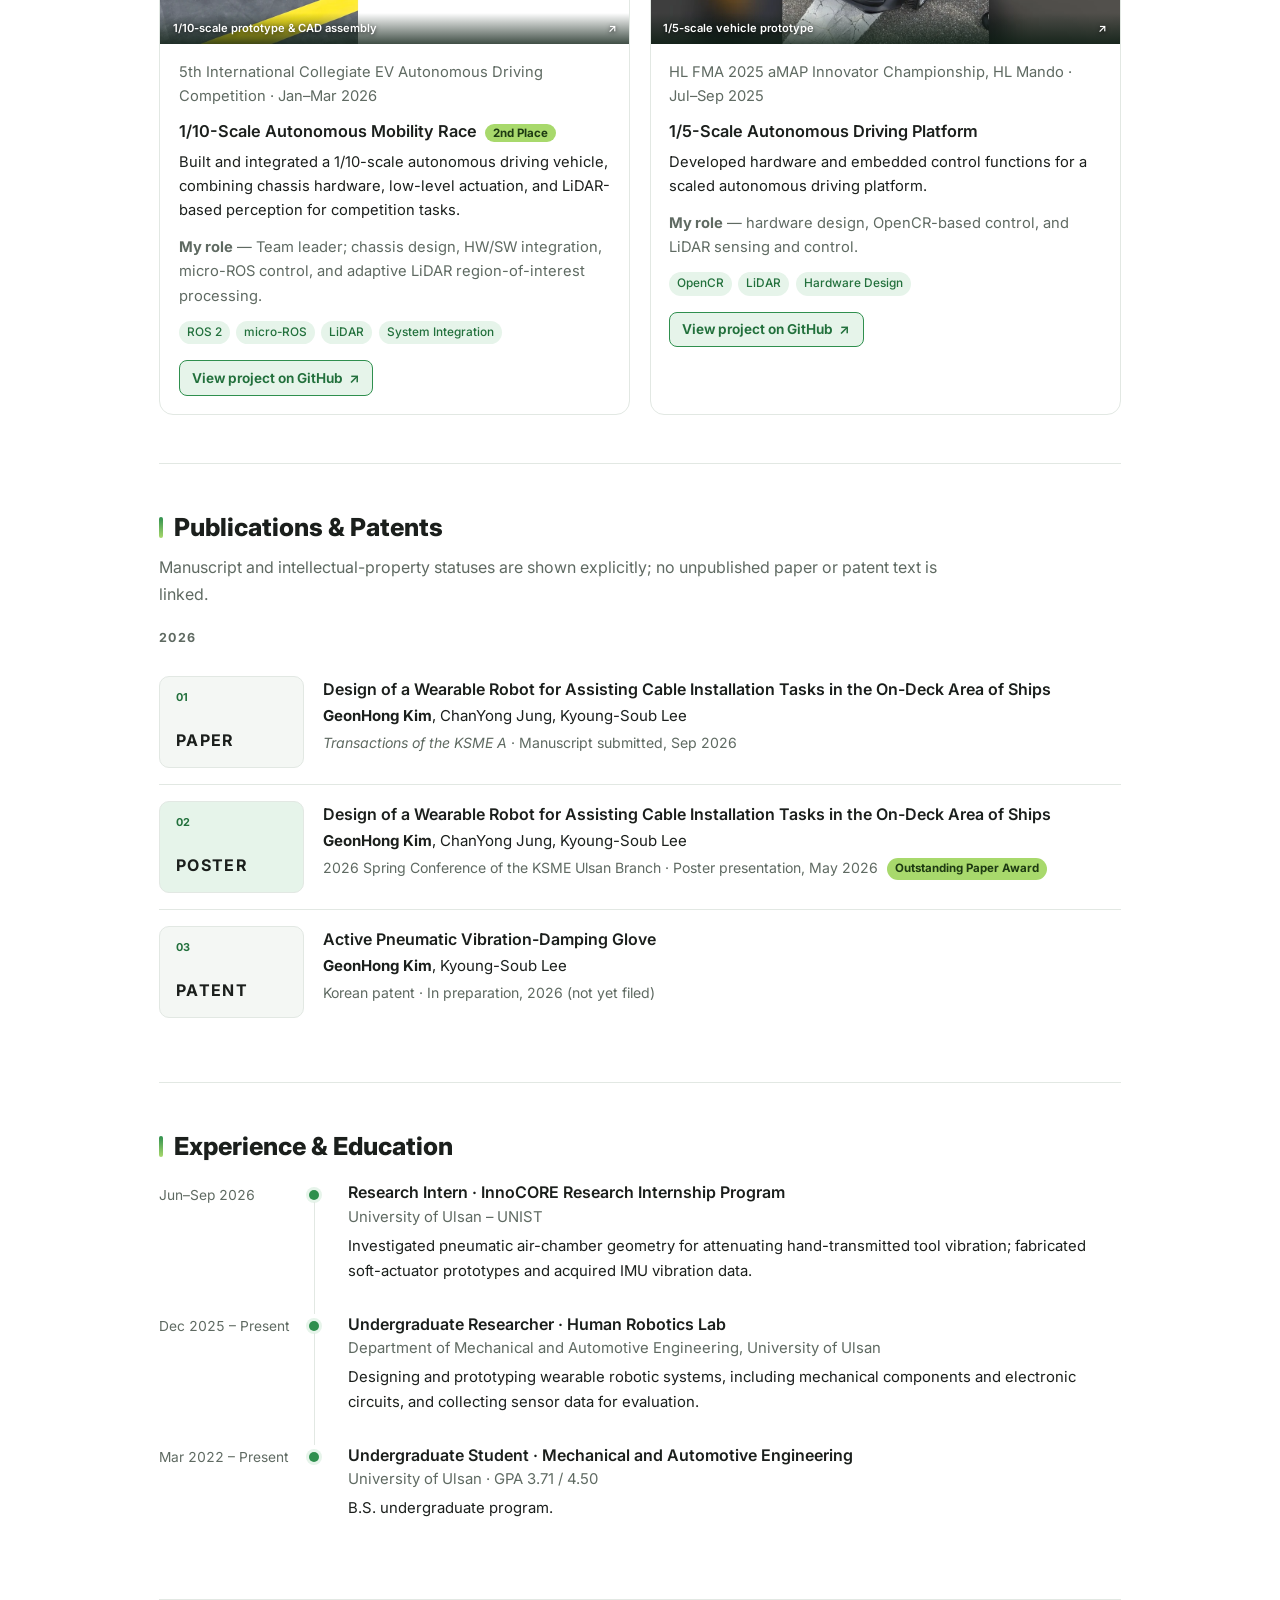
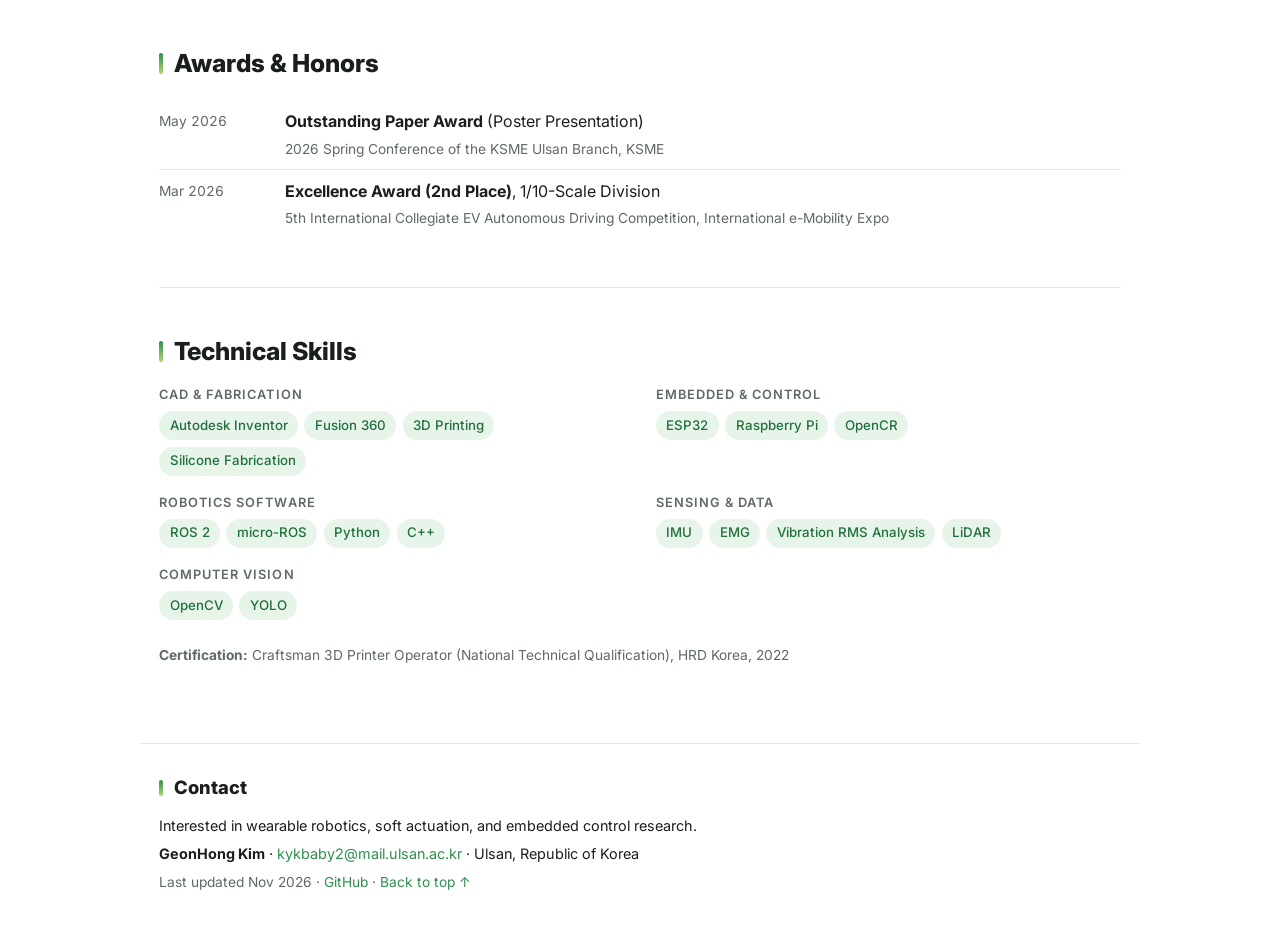
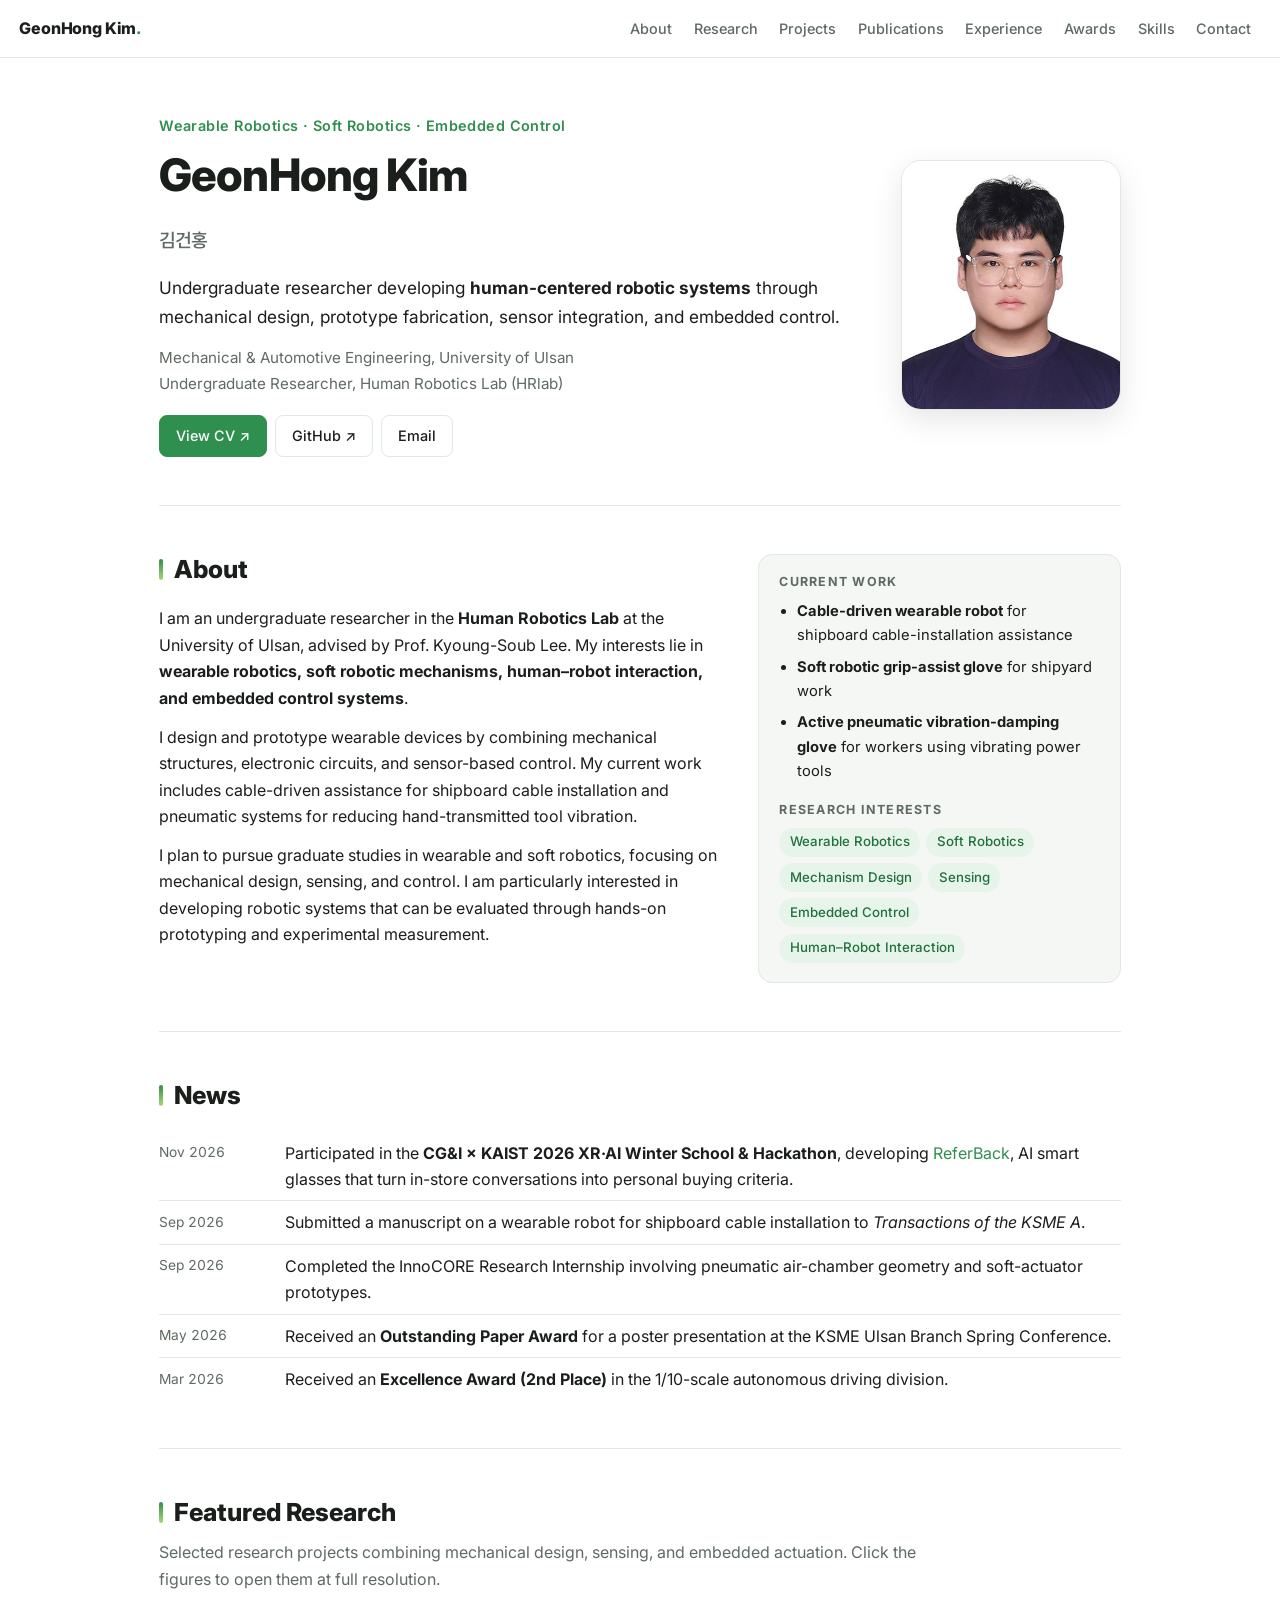
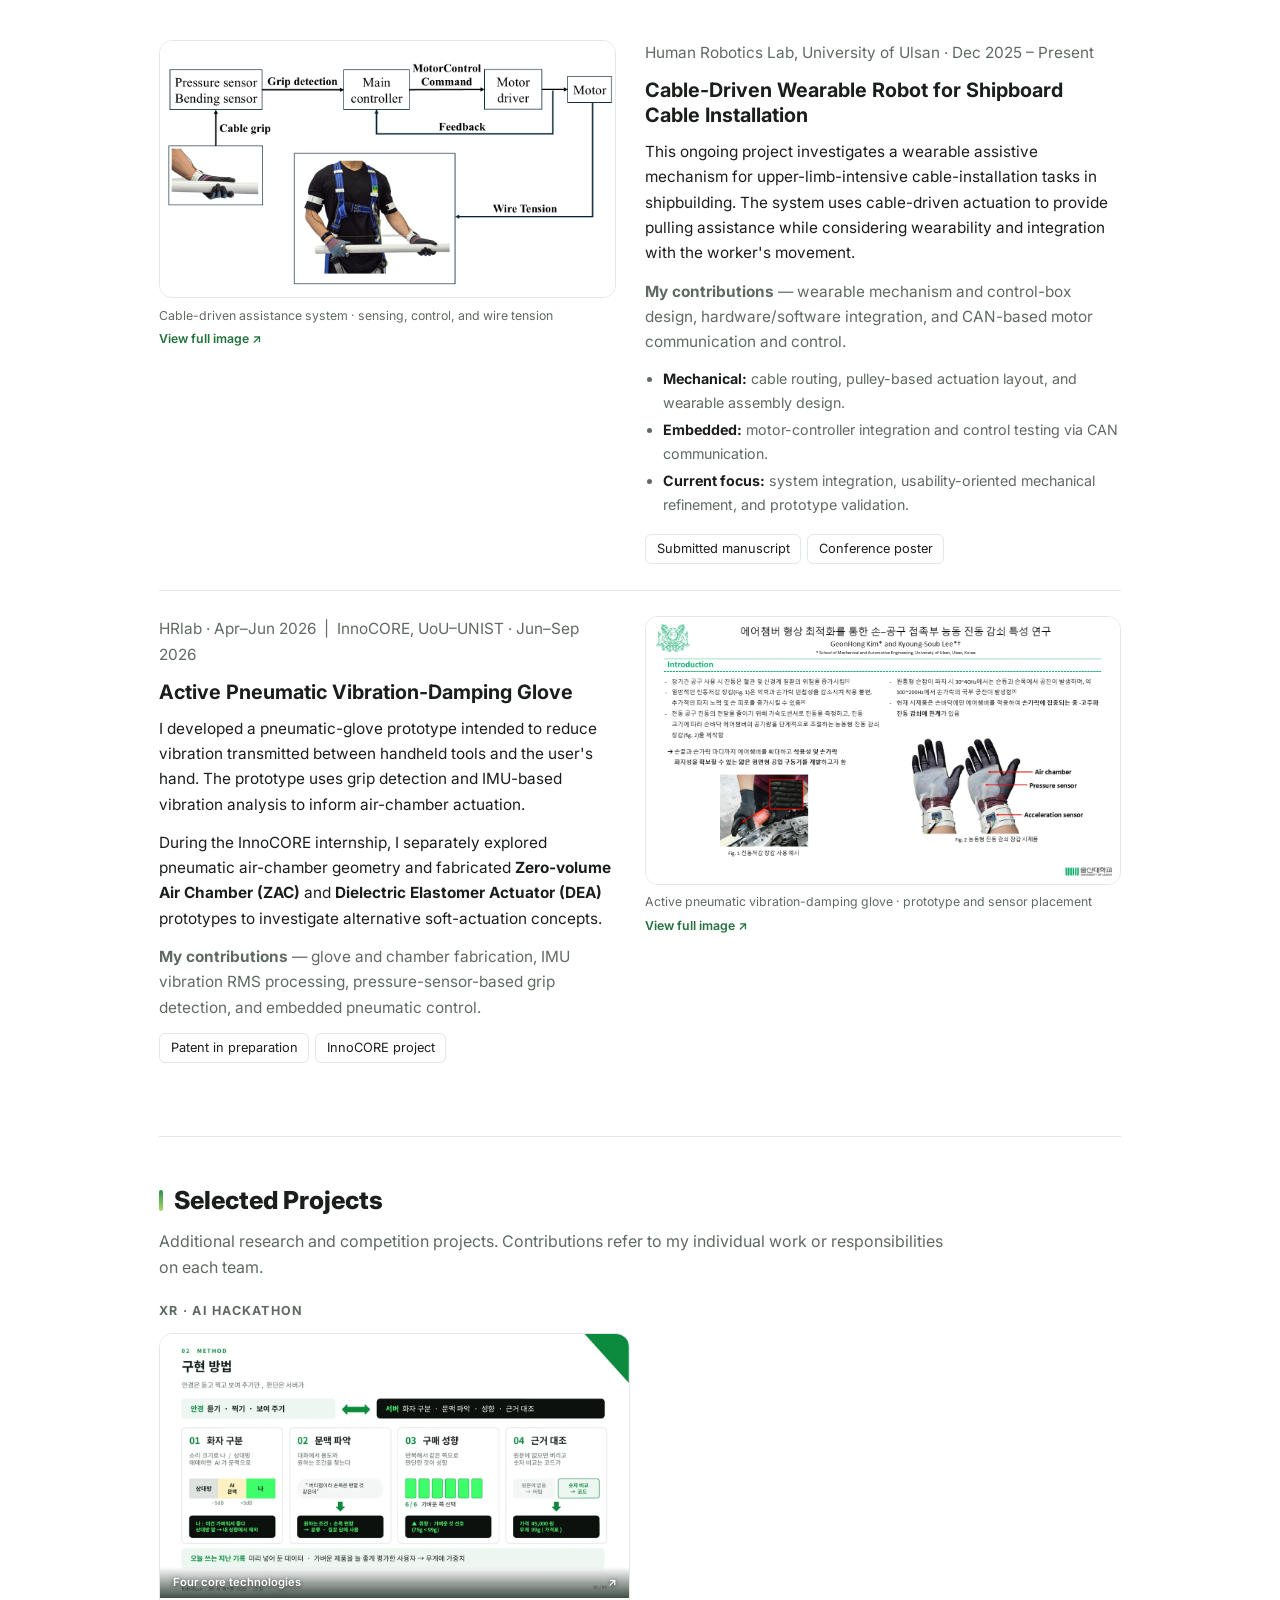
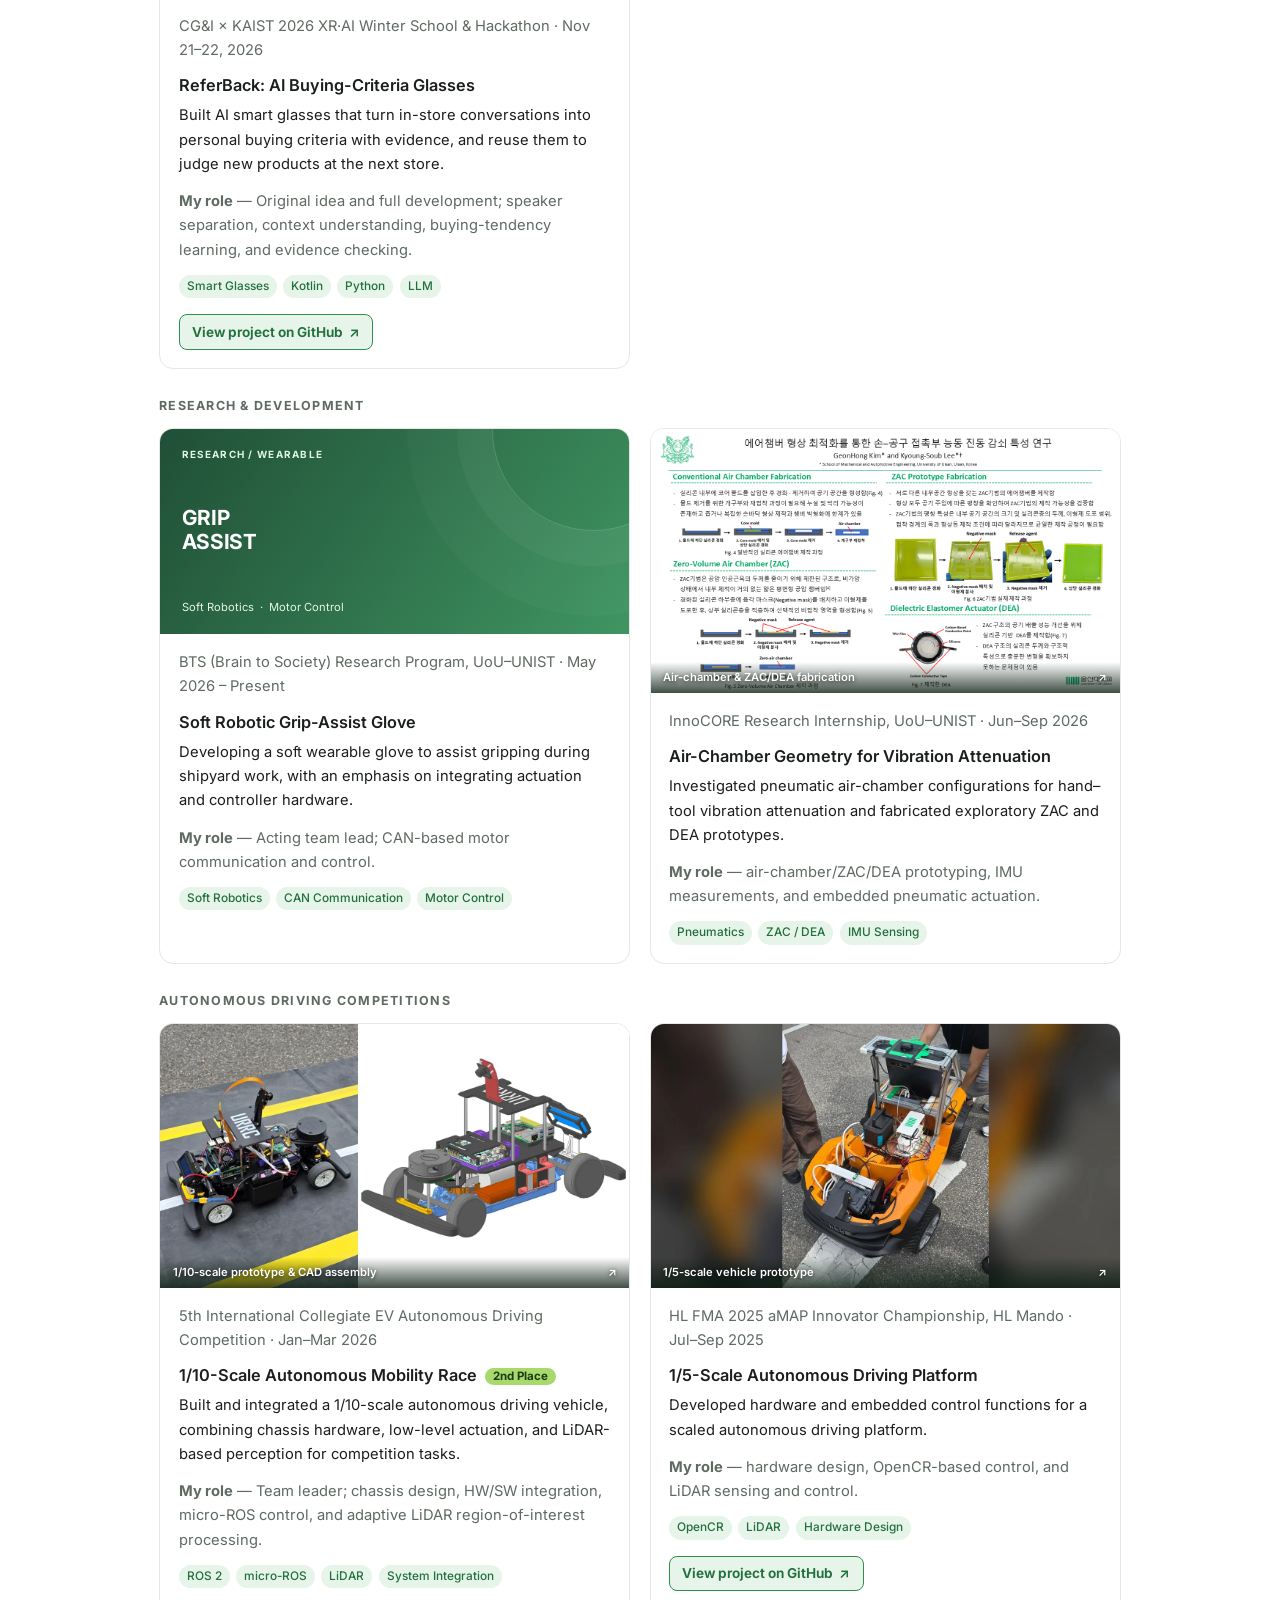
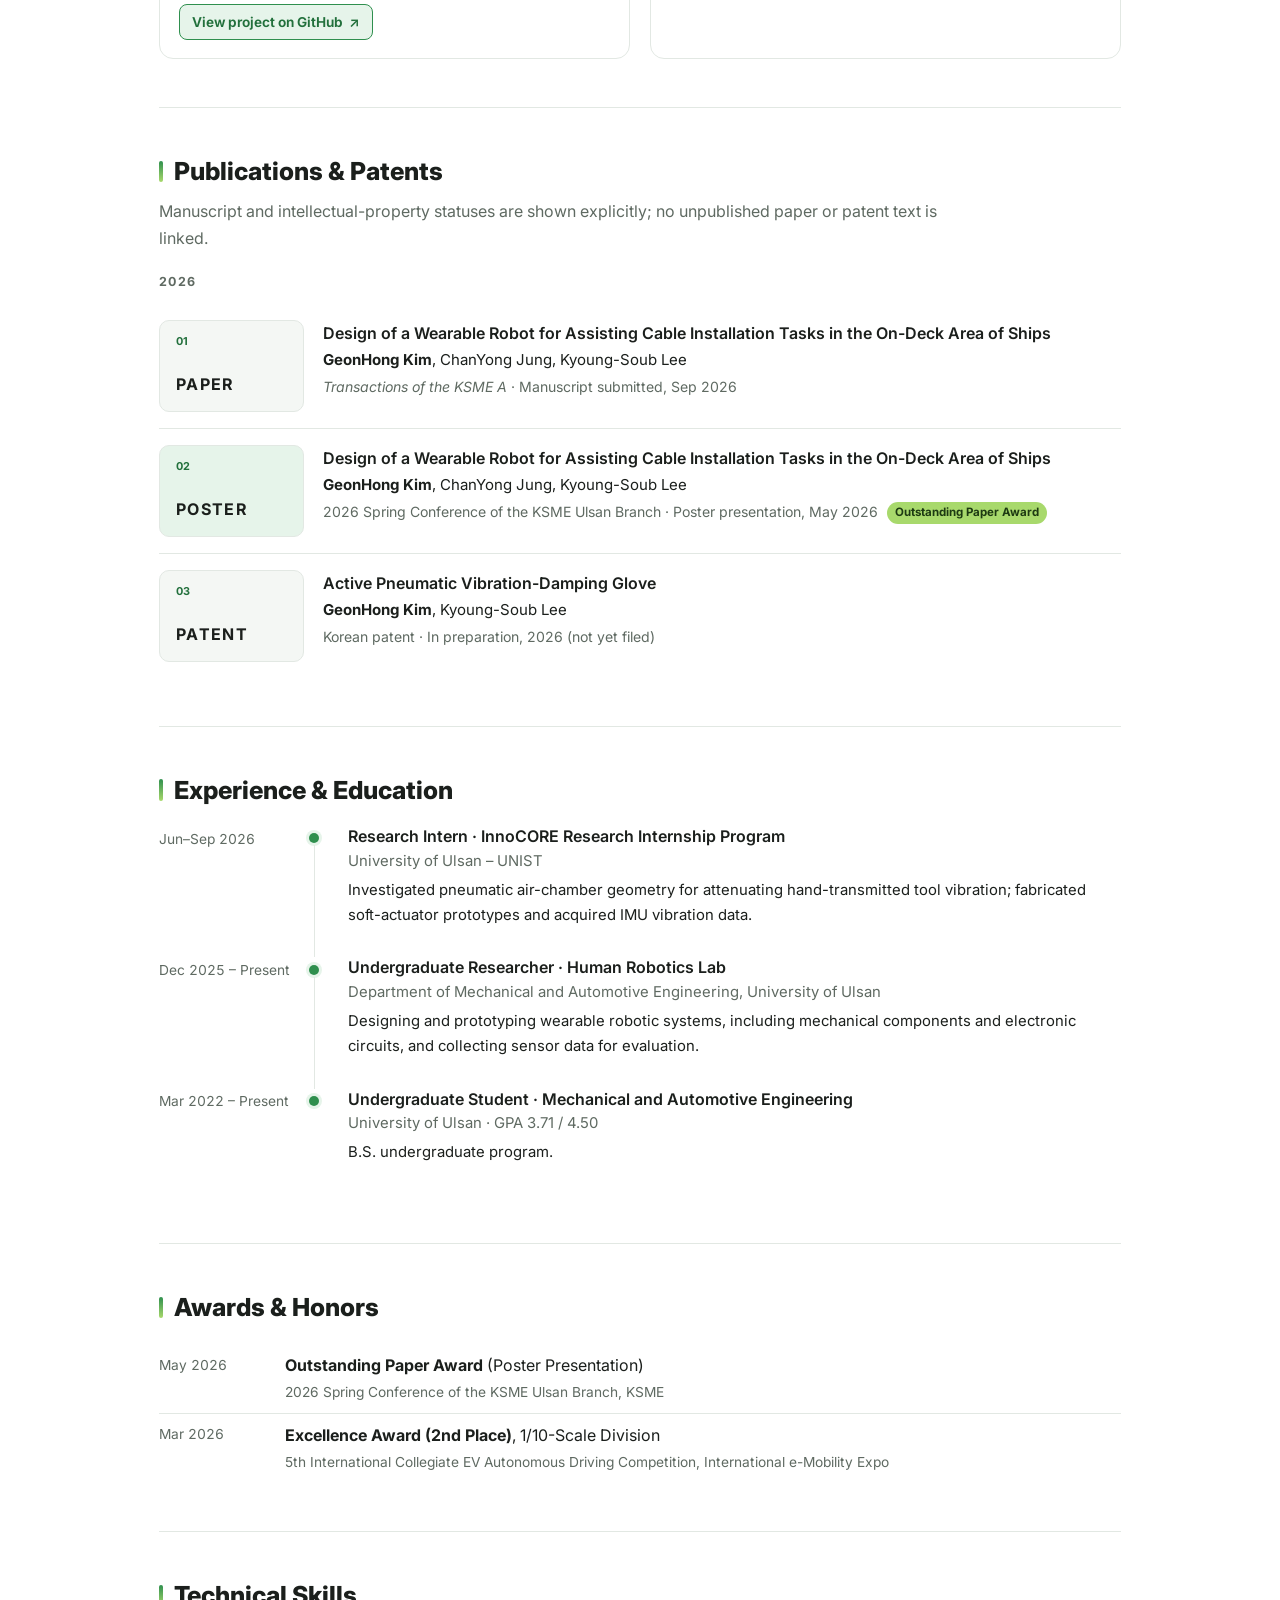
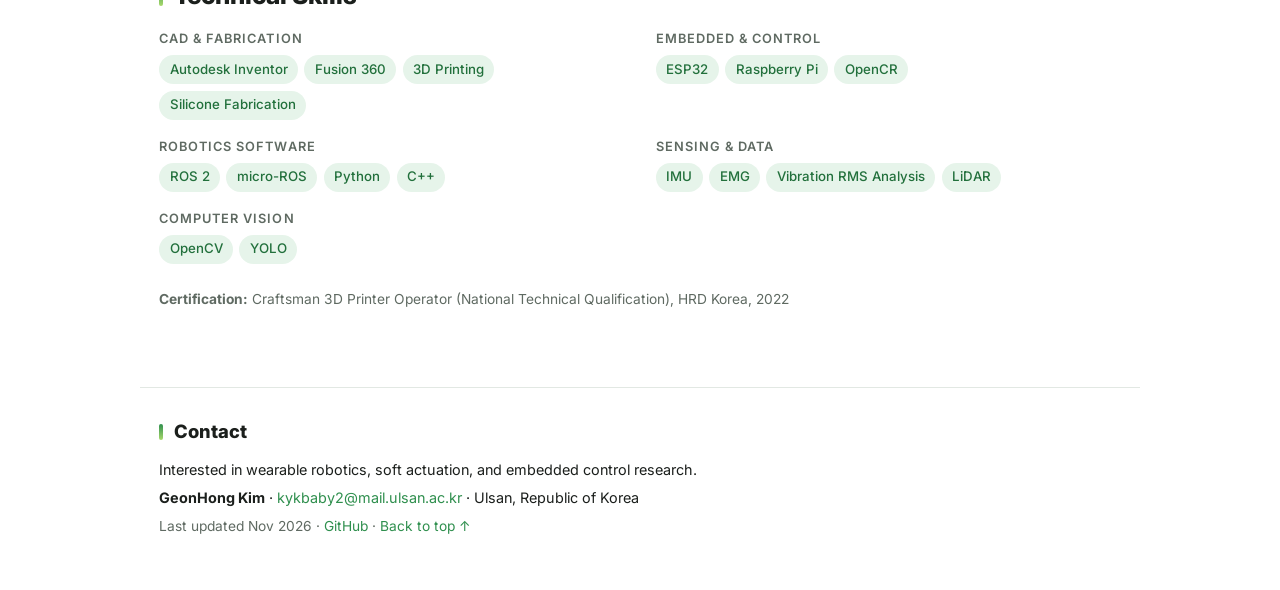
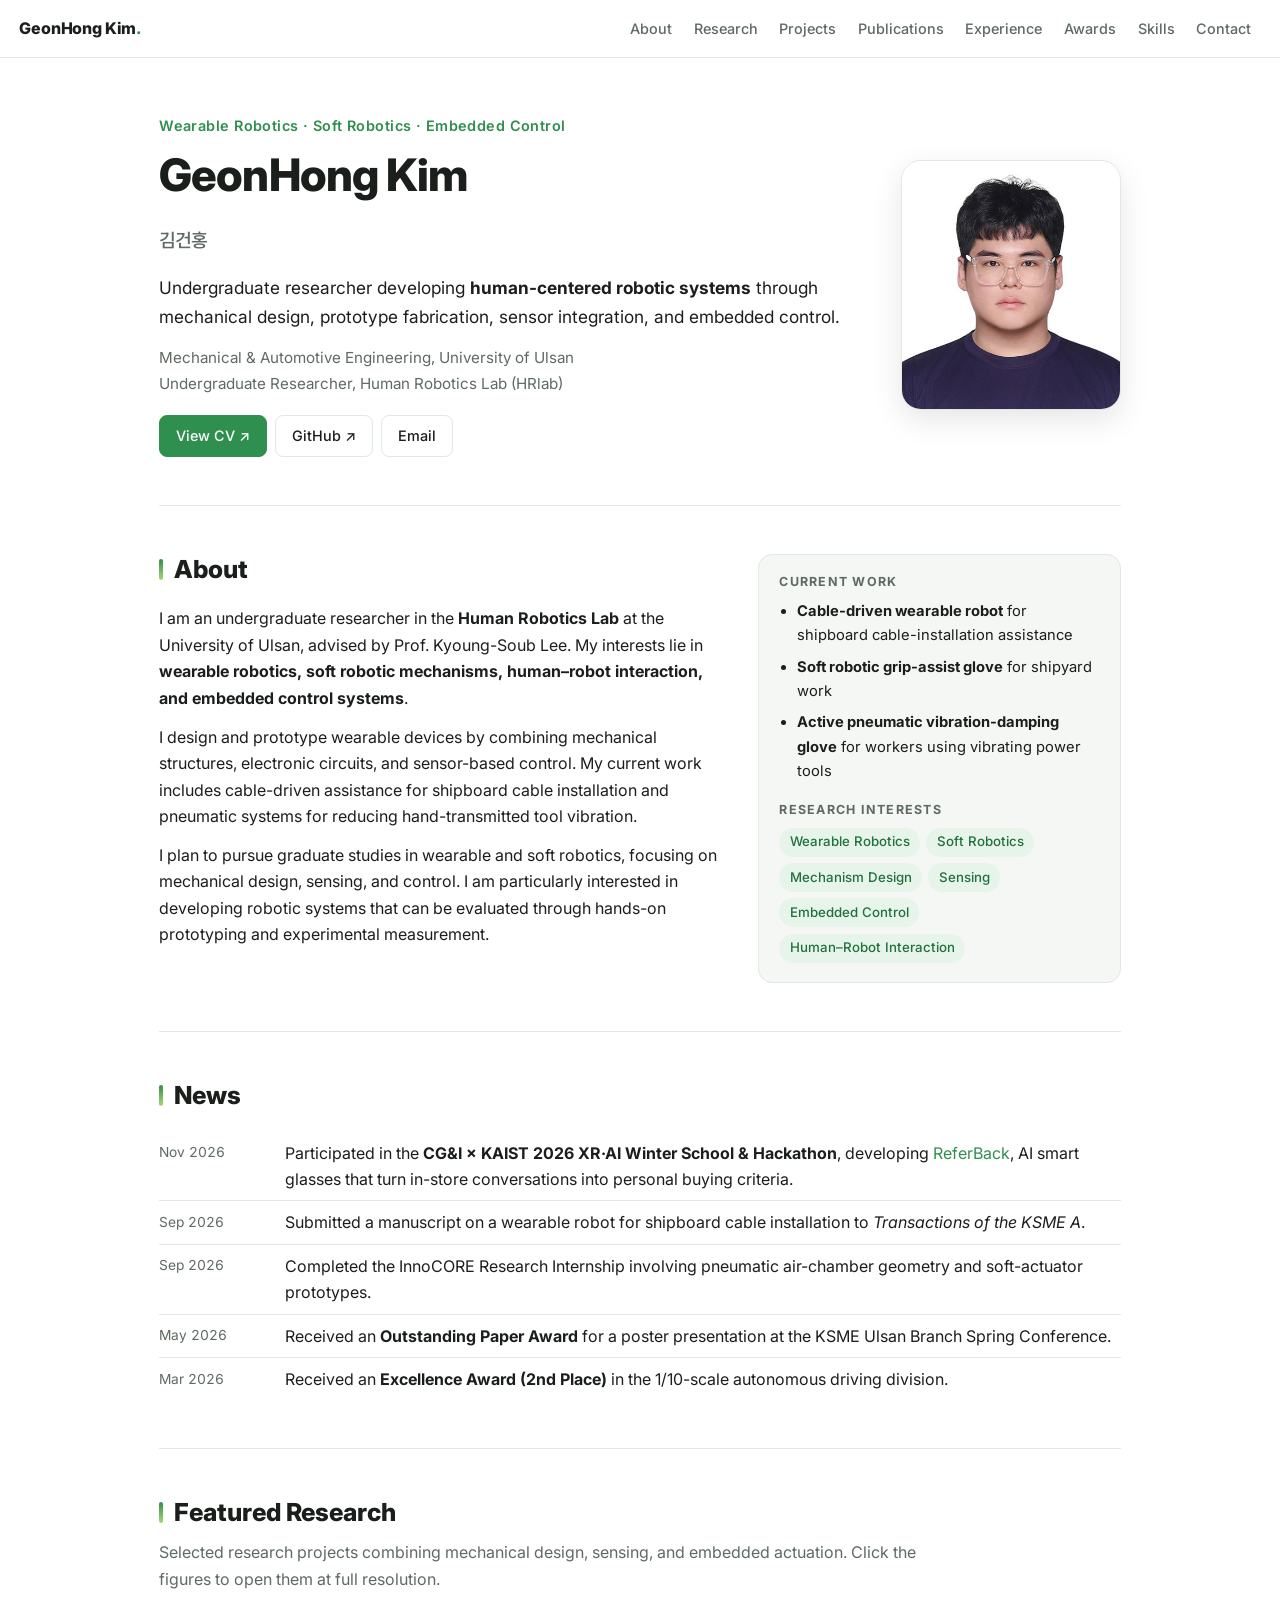
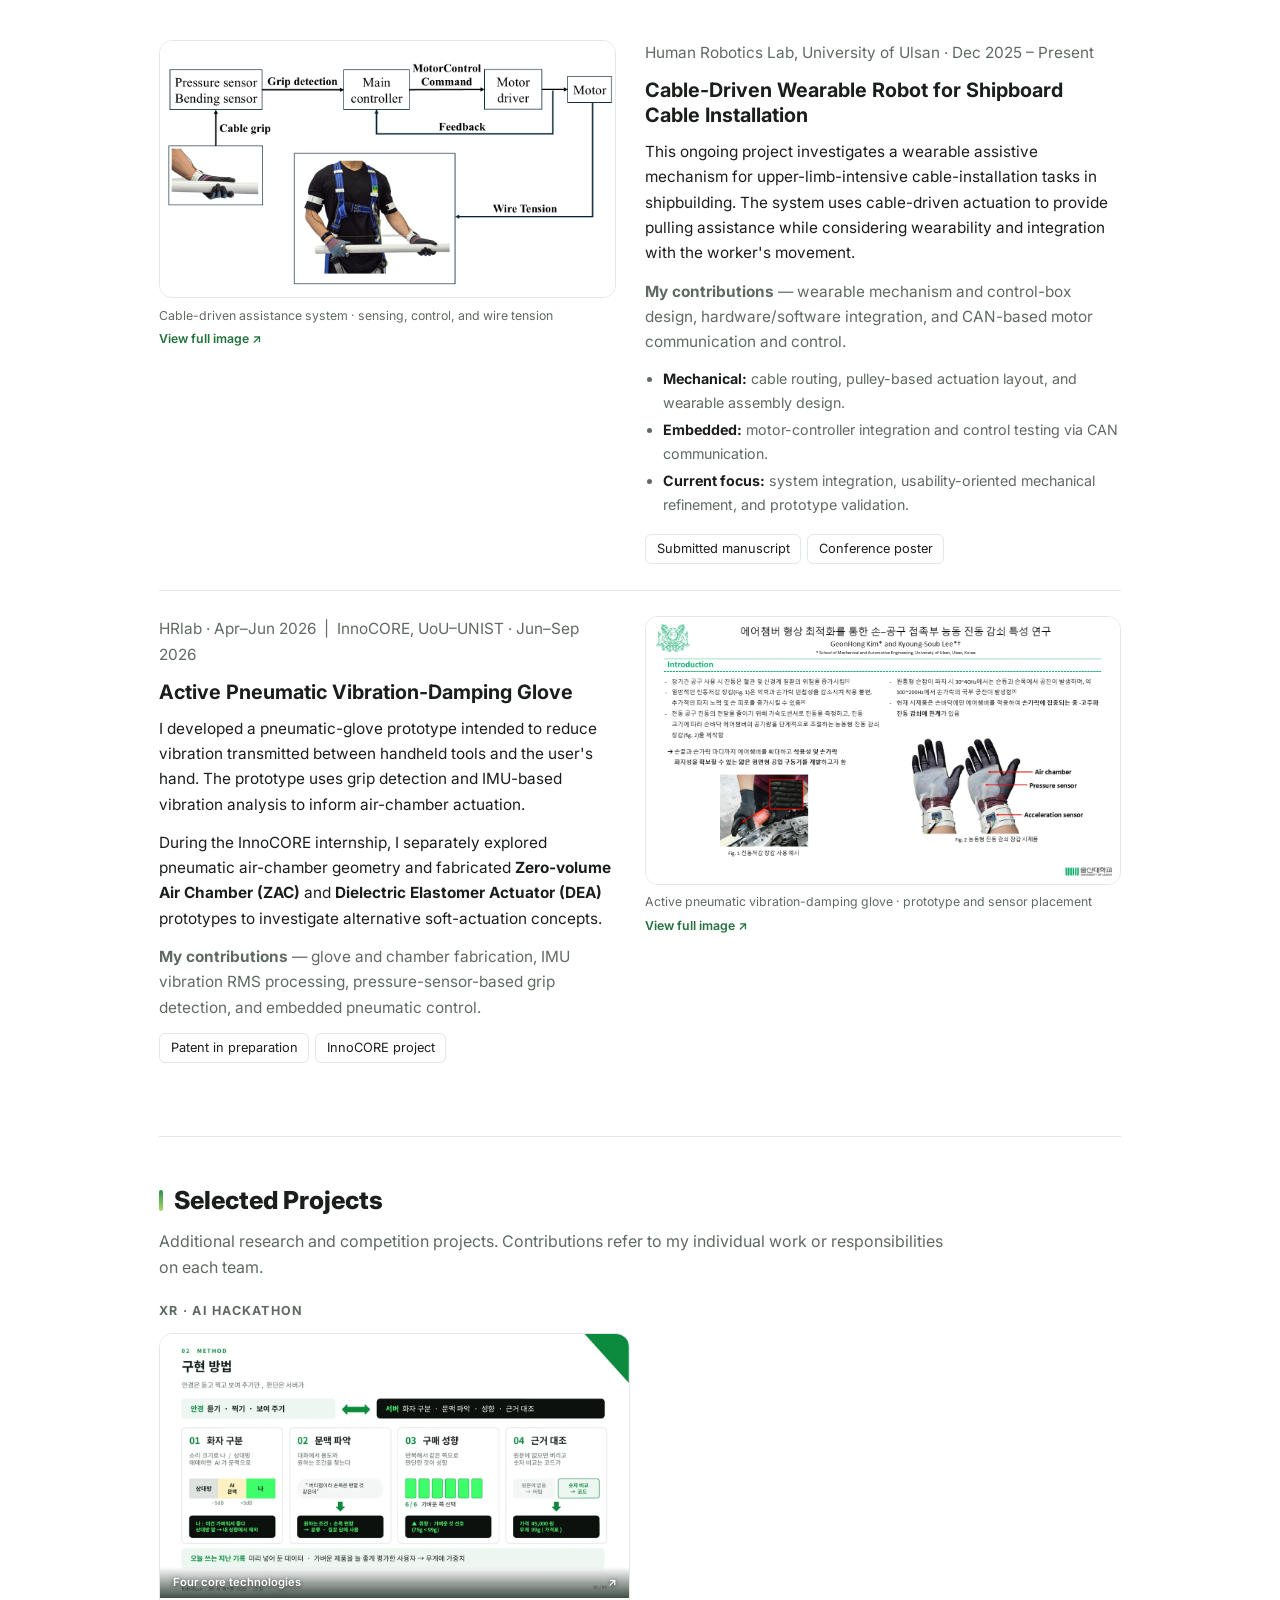
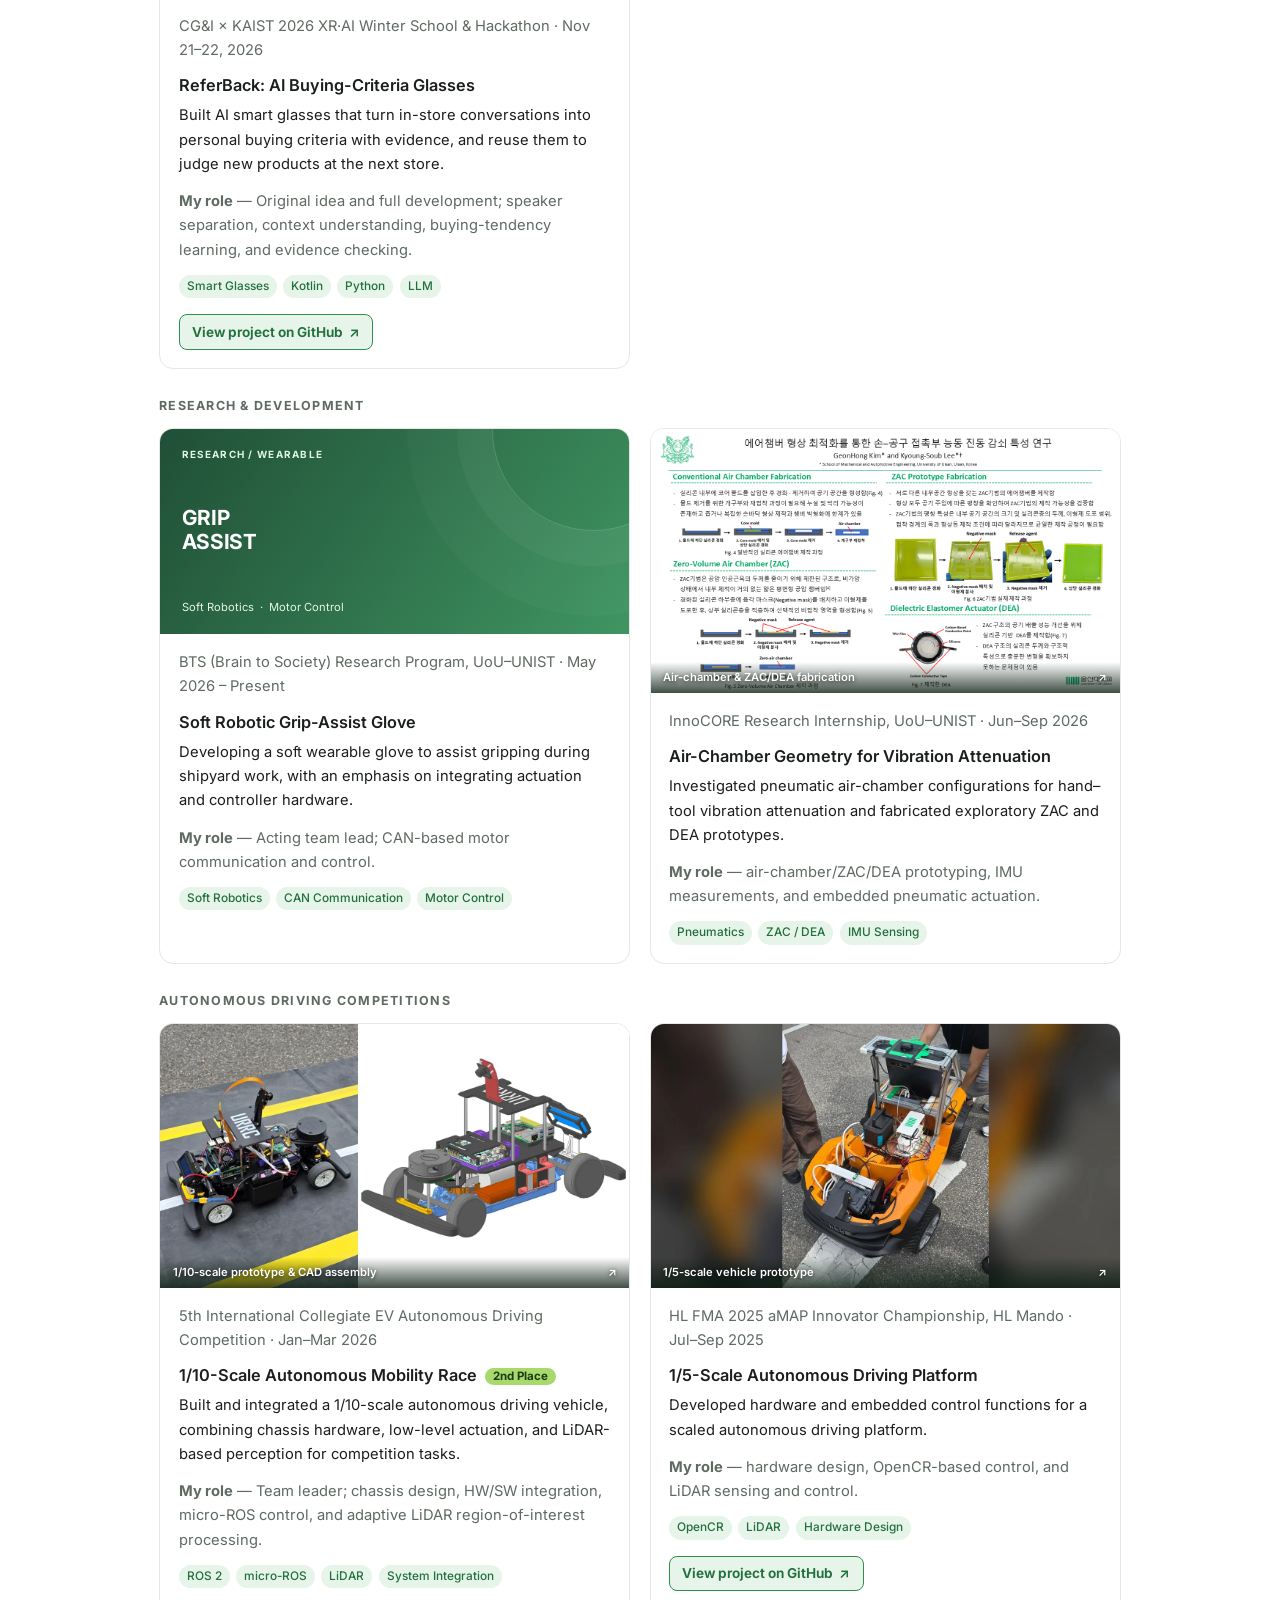
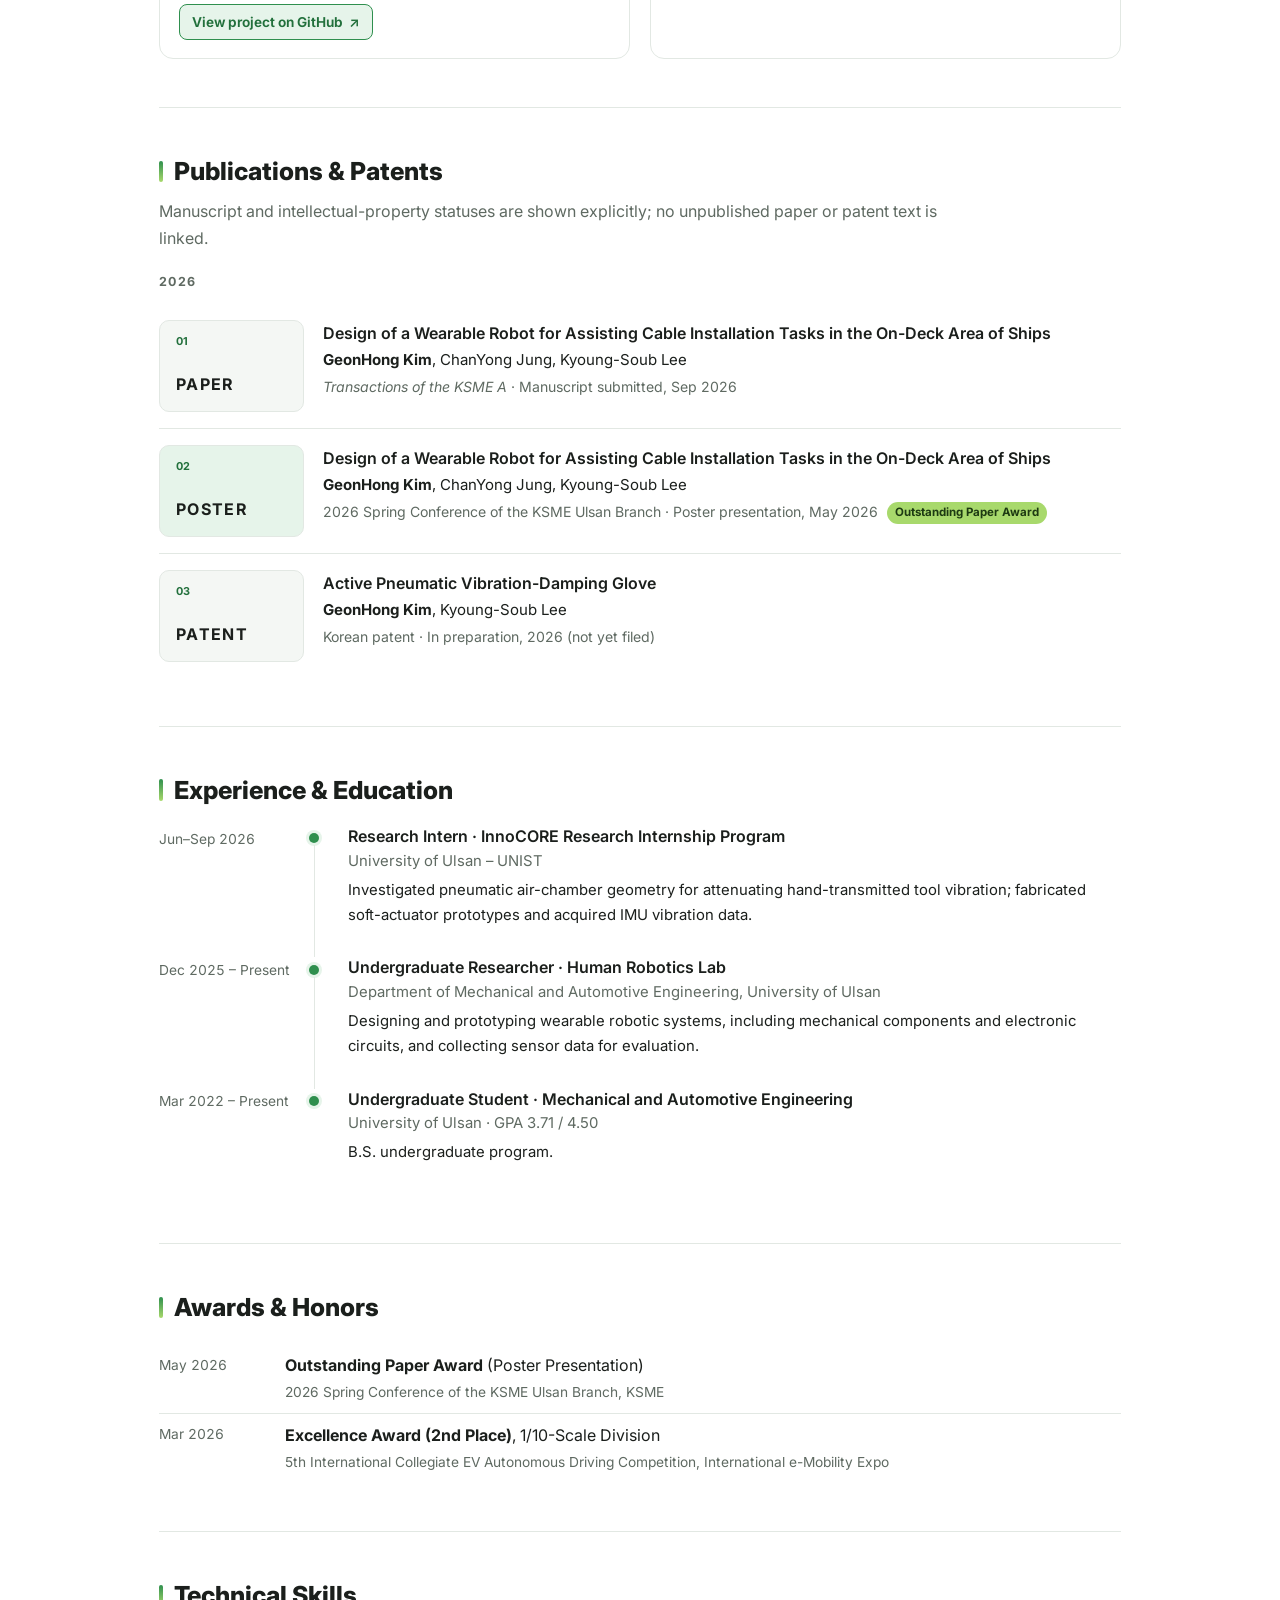
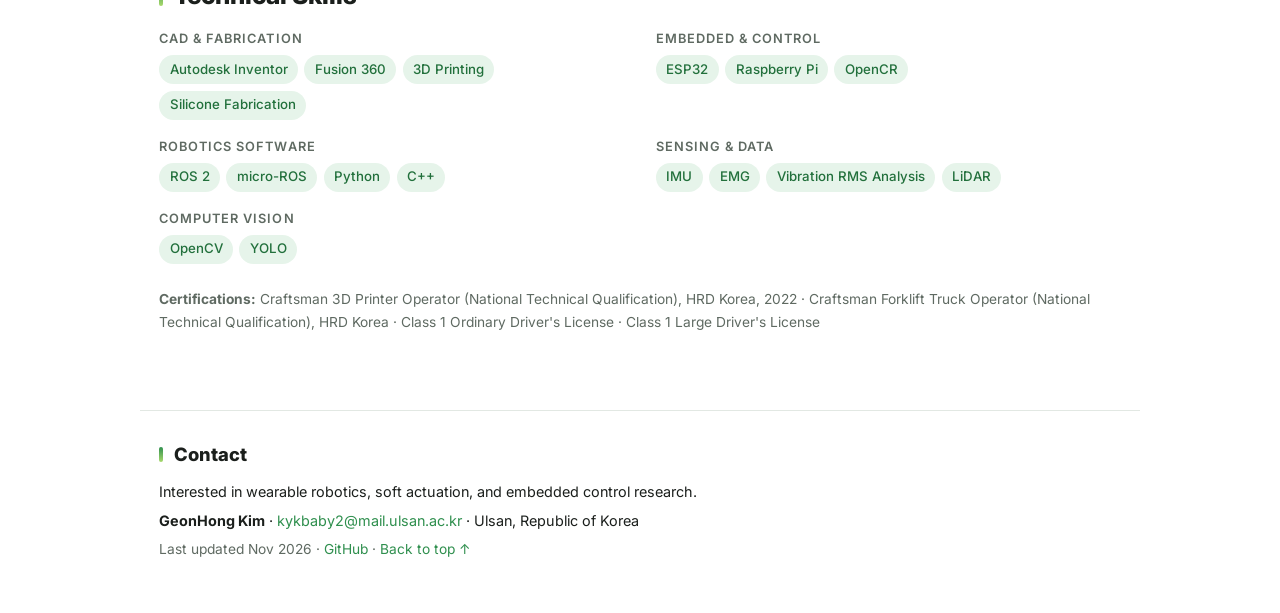
